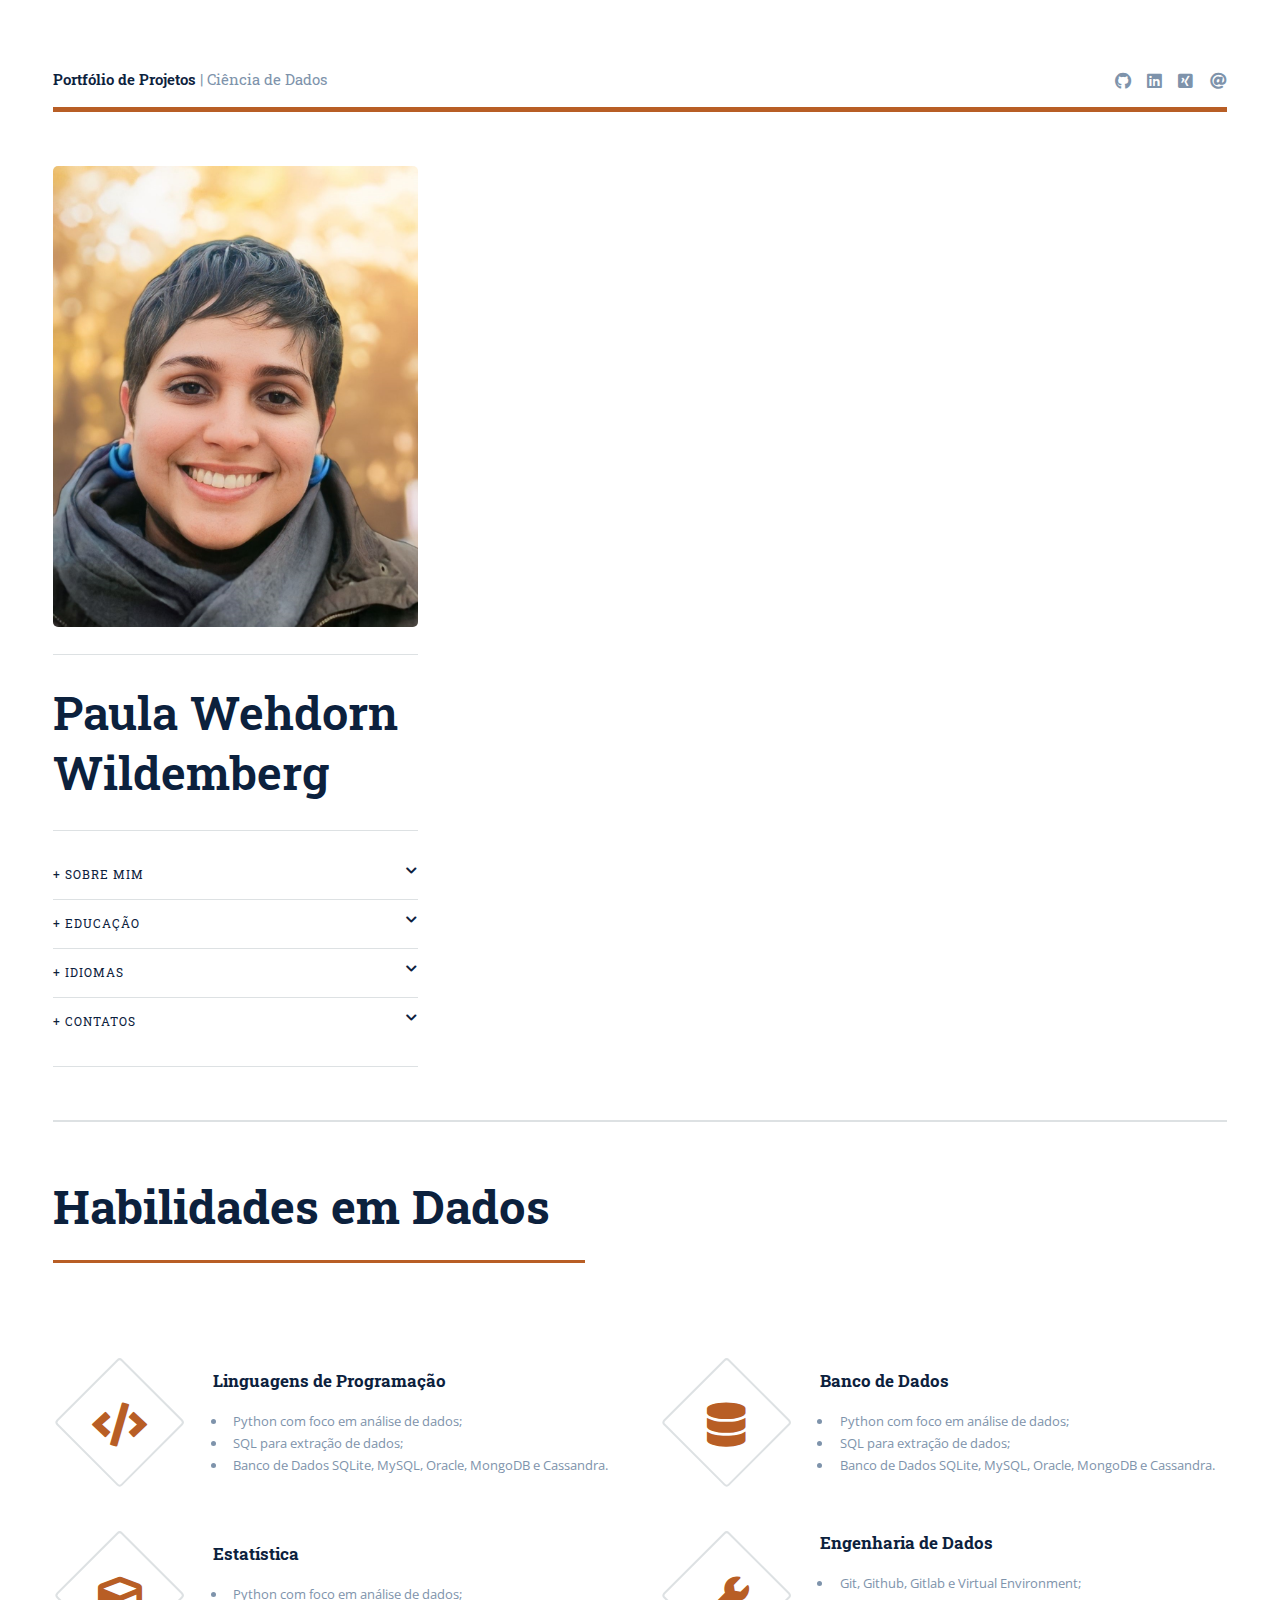
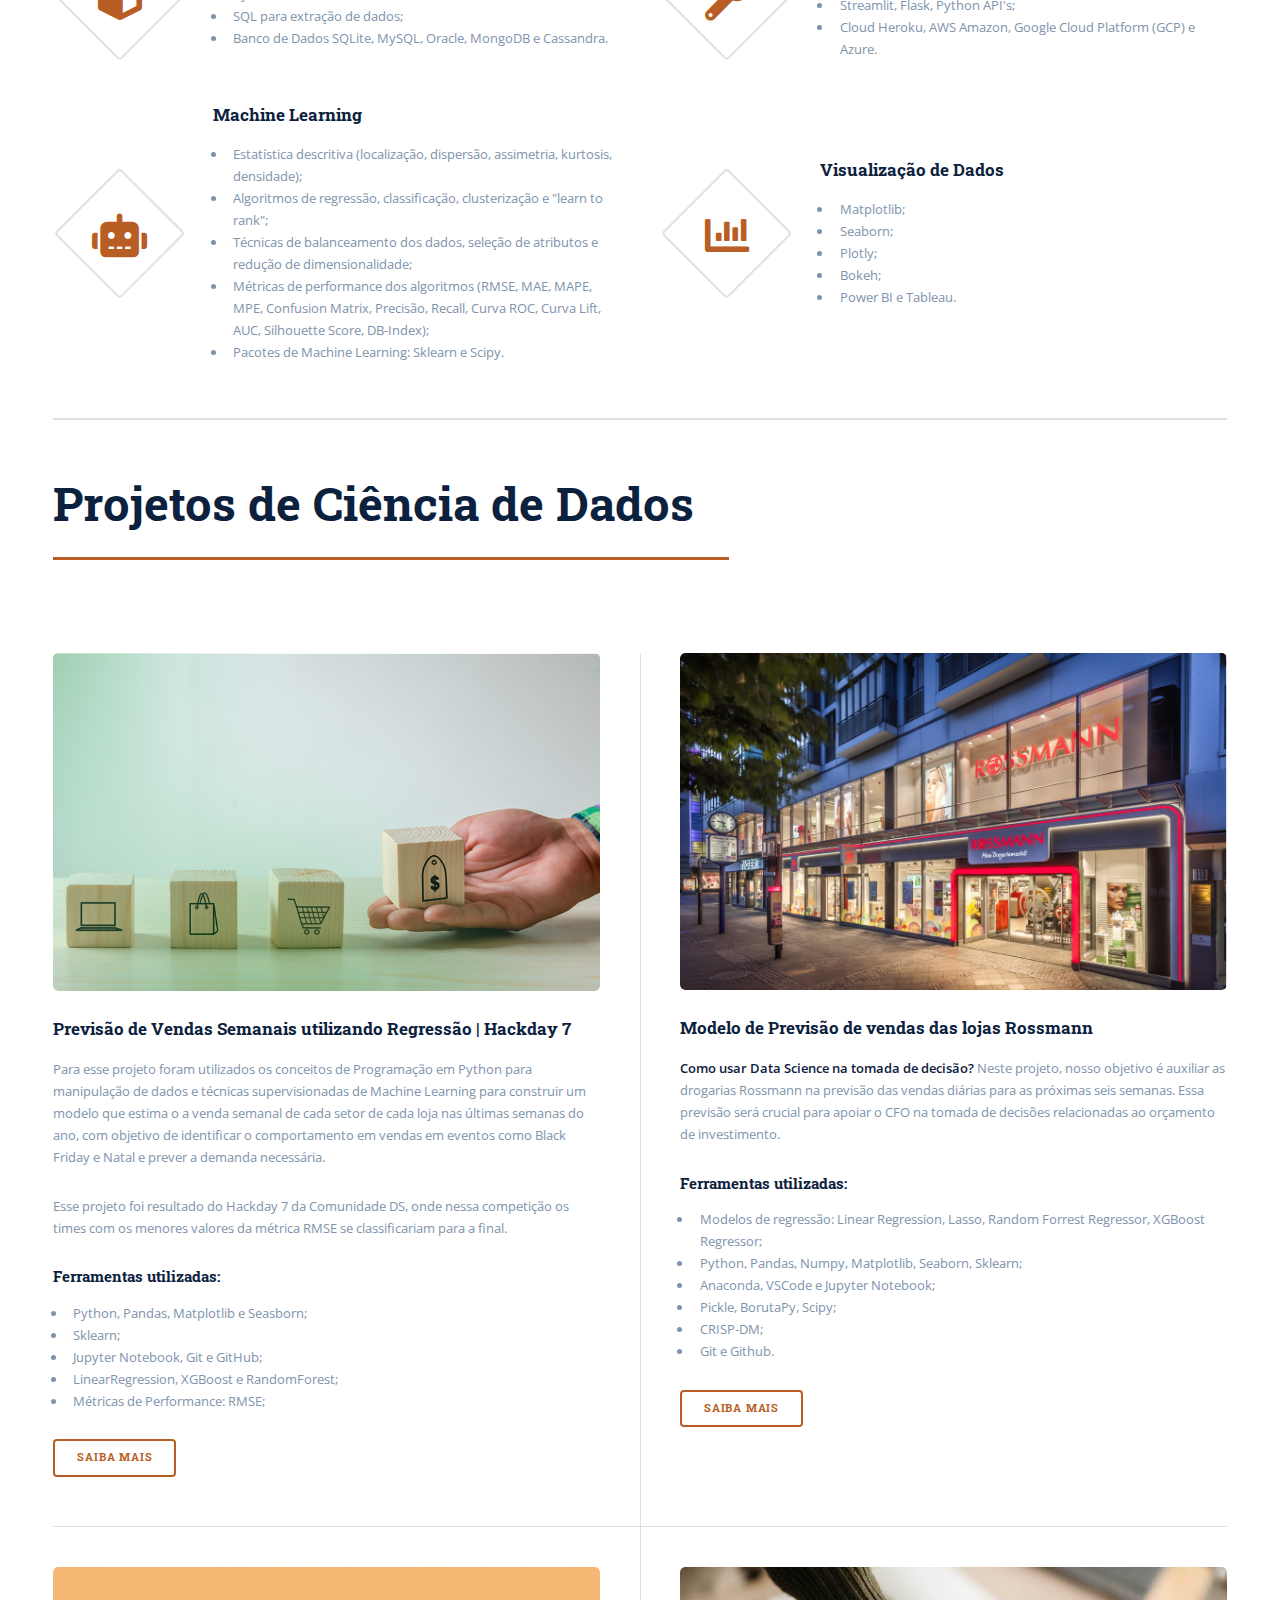
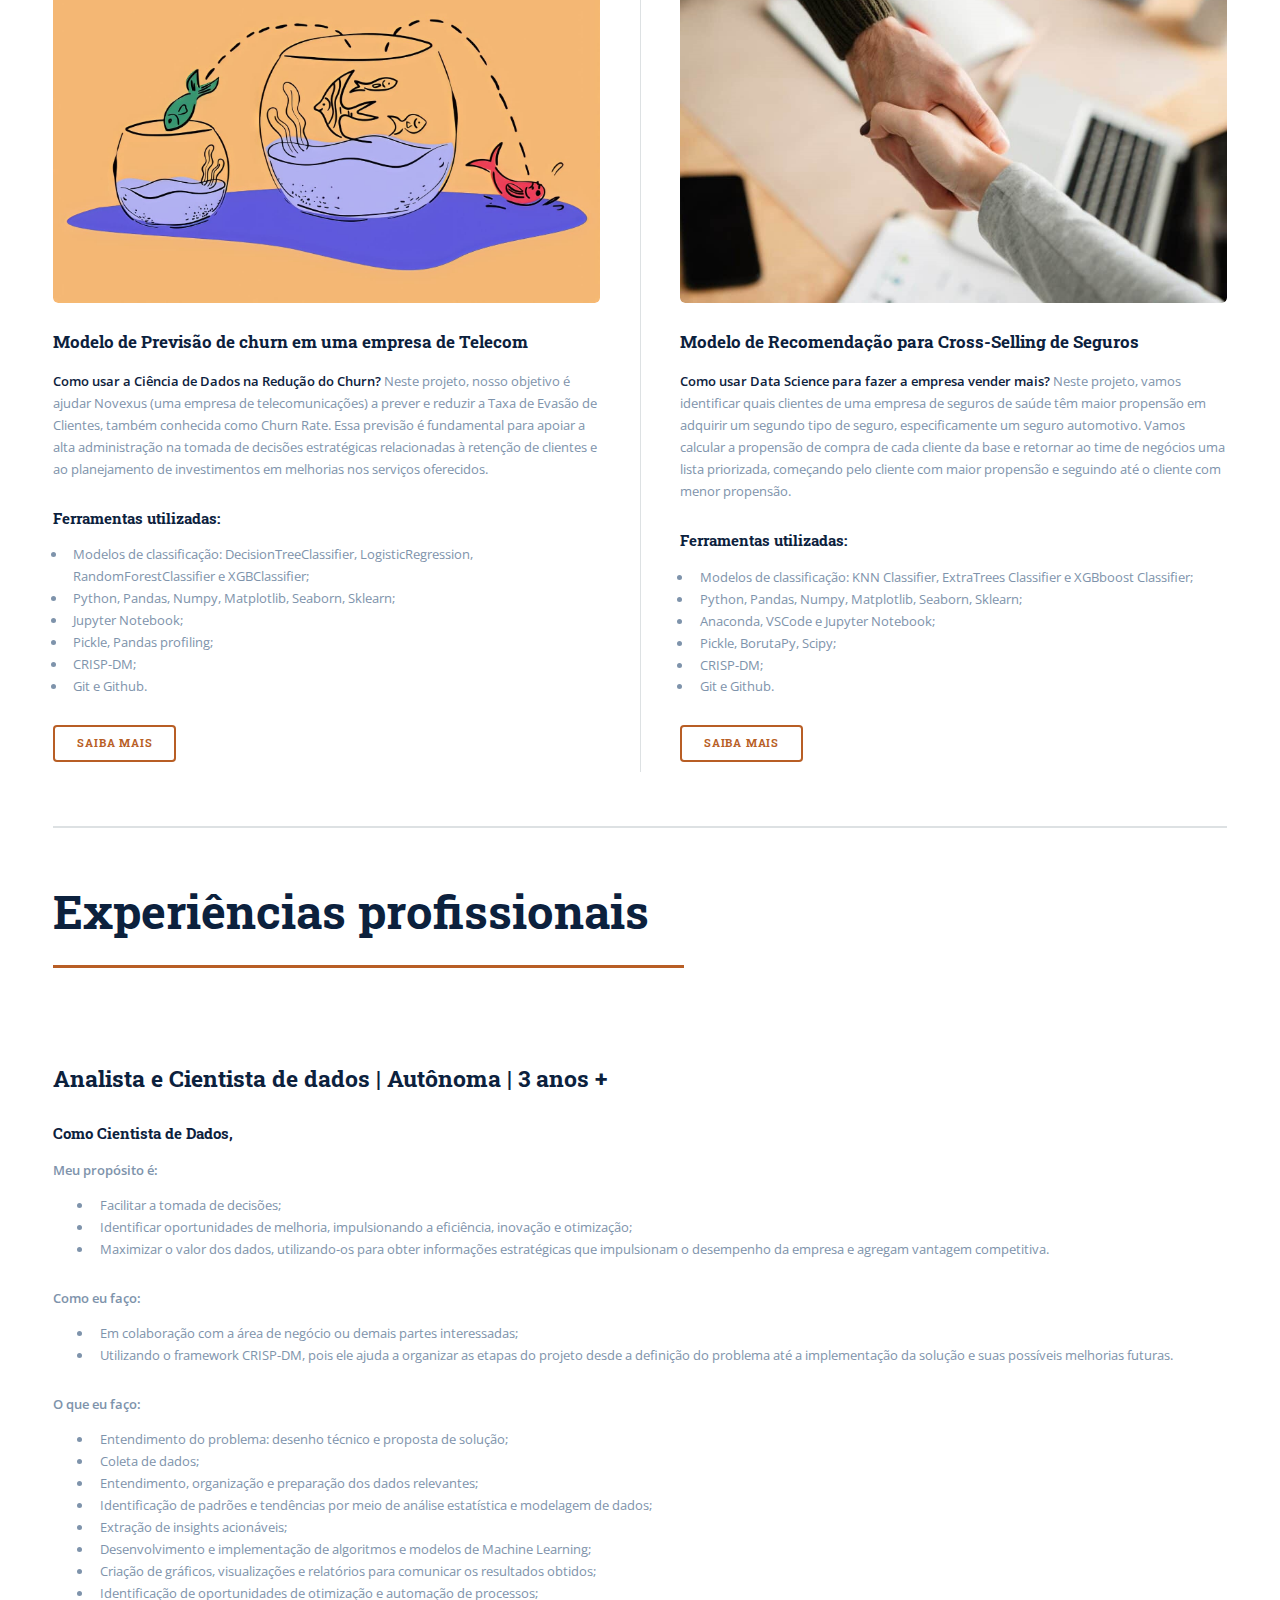
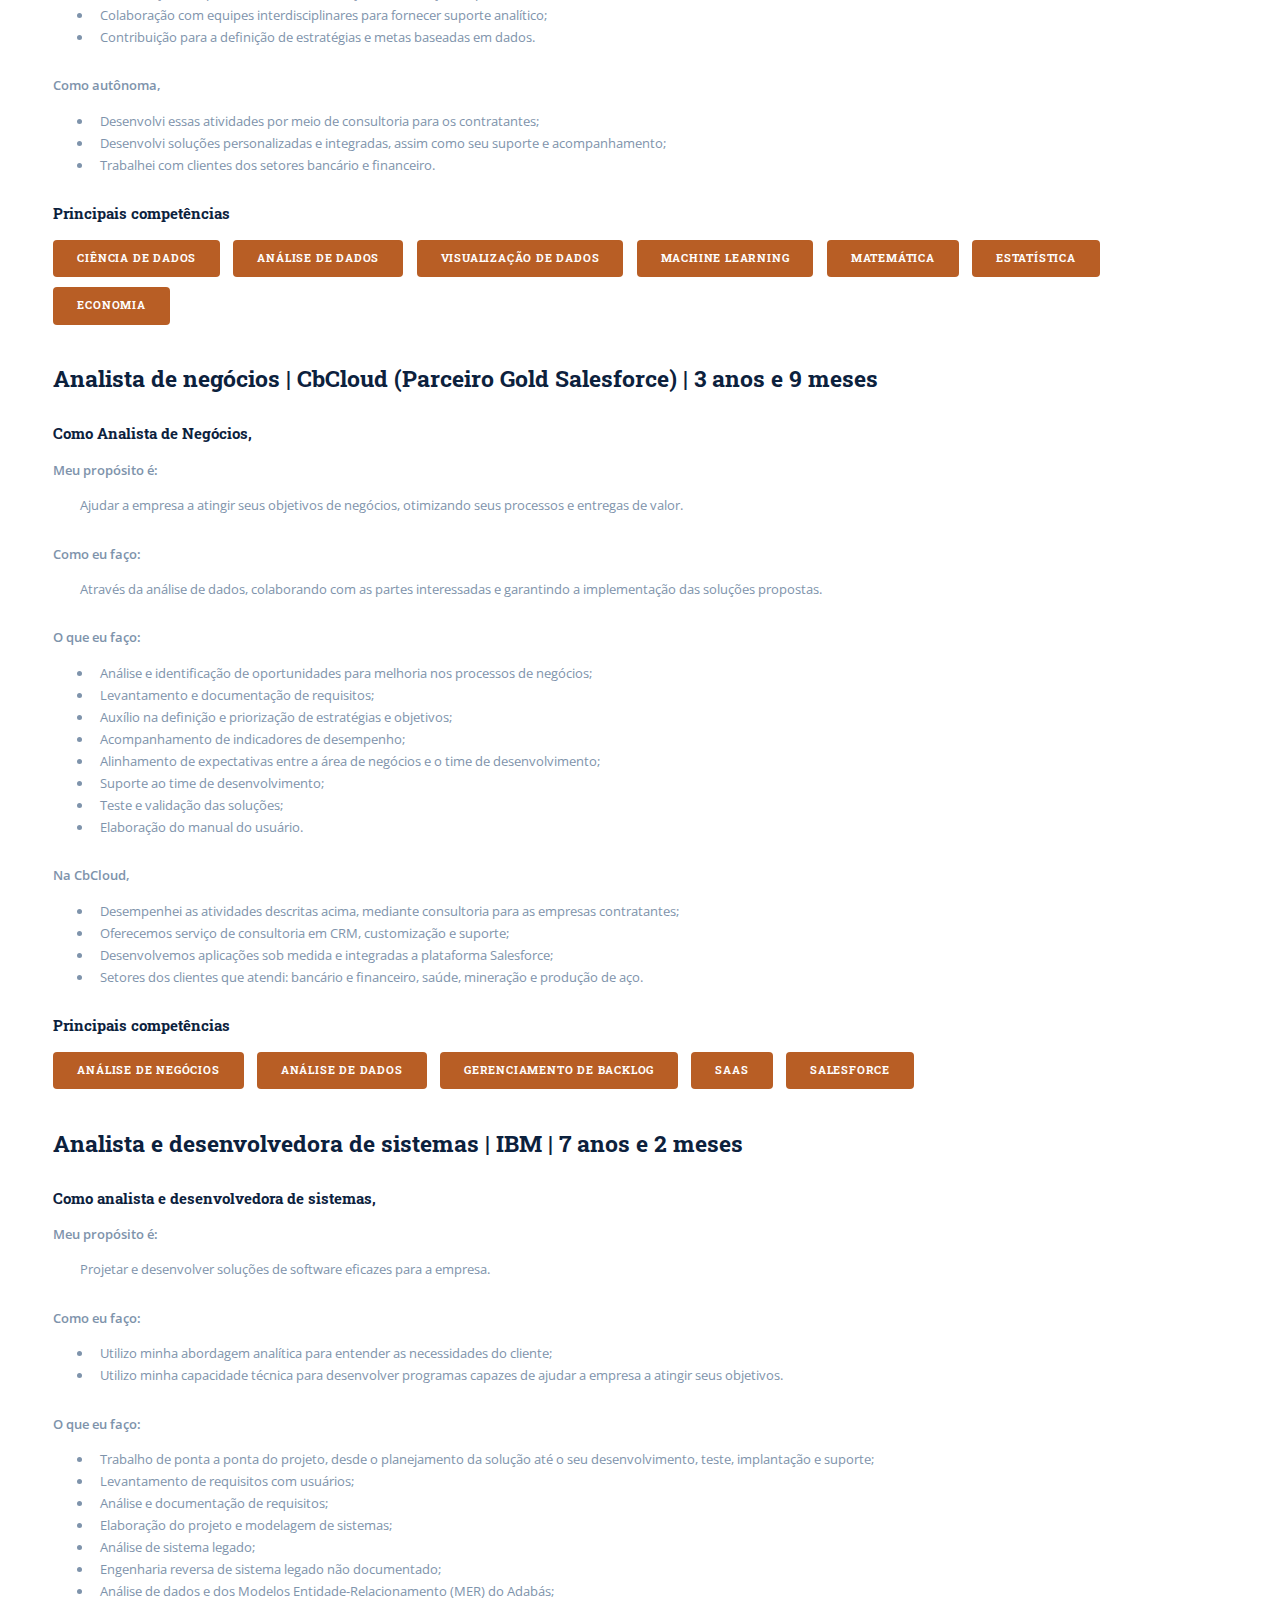
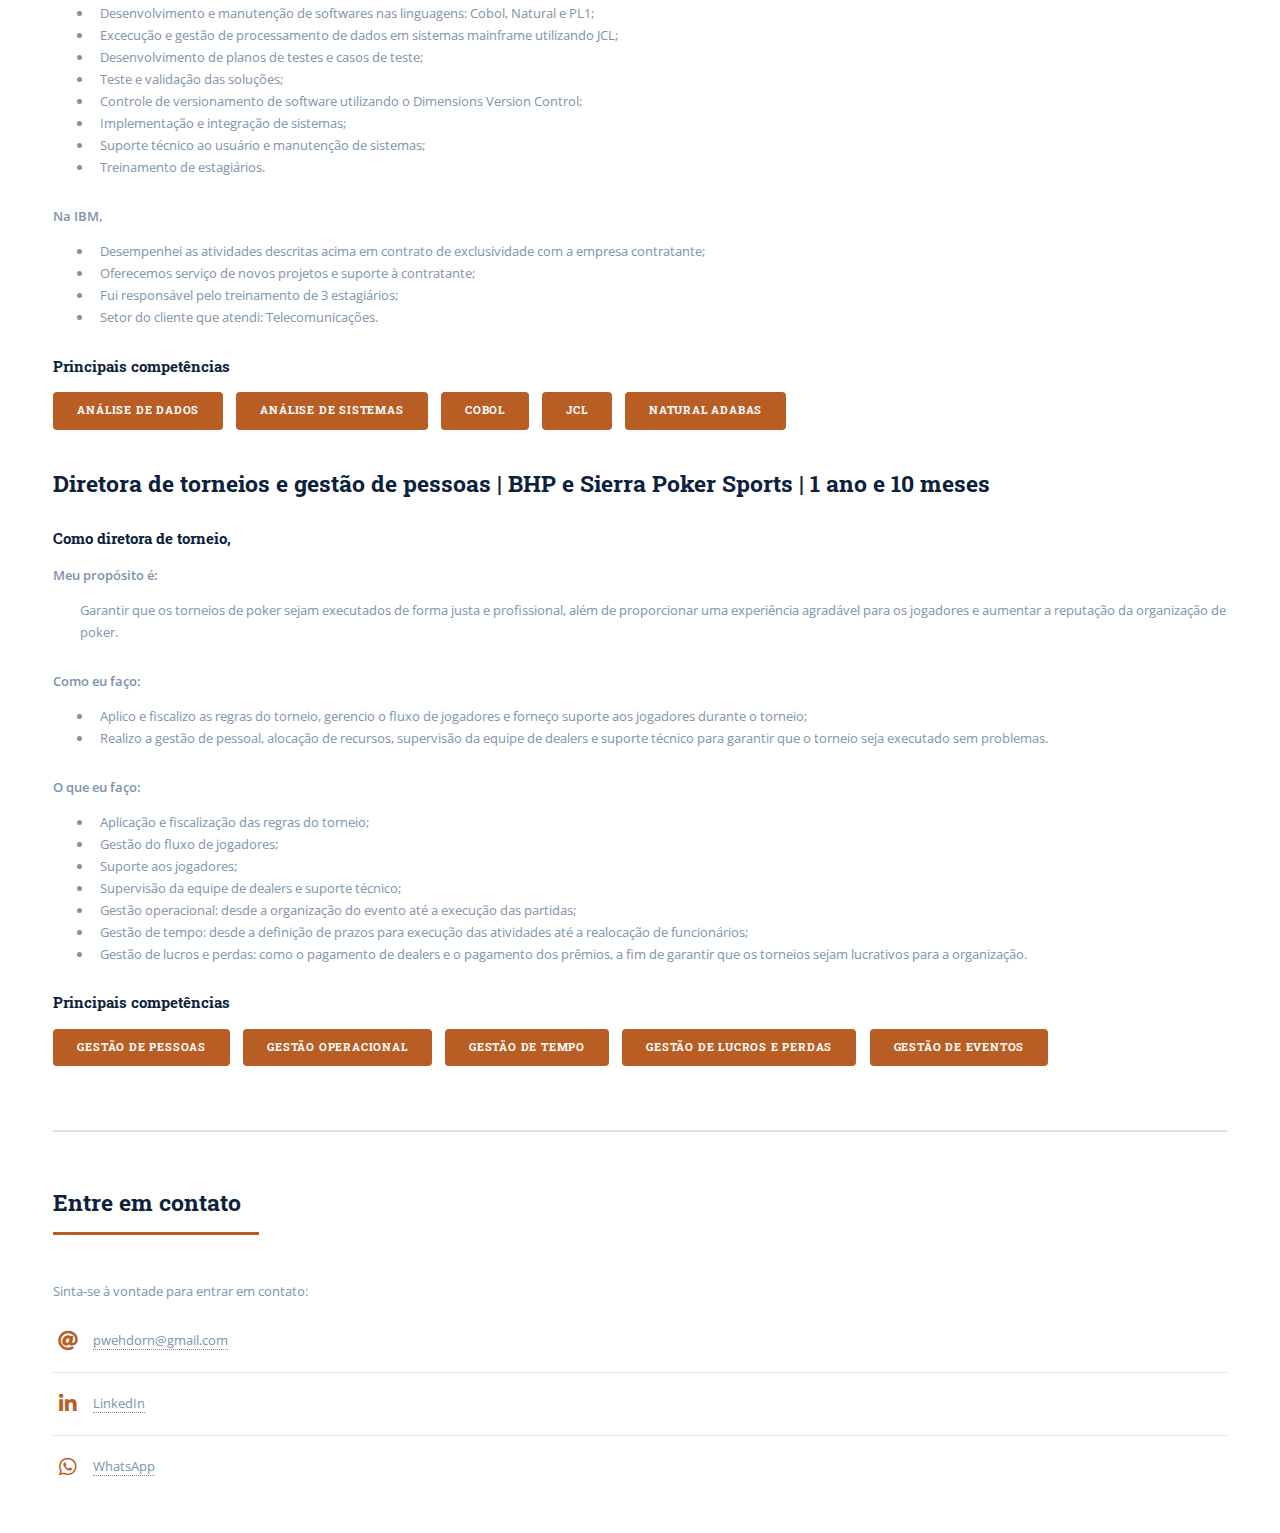
==== index.html @ 95cb3364 "feat: Nova divisão de habilidades" ====
<!DOCTYPE html>
<!--
	Editorial by HTML5 UP
	html5up.net | @ajlkn
	Free for personal and commercial use under the CCA 3.0 license (html5up.net/license)
-->
<html>
  <head>
    <title>Portfólio | Paula Wehdorn</title>
    <meta charset="utf-8" />
    <meta
      name="viewport"
      content="width=device-width, initial-scale=1, user-scalable=no"
    />
    <link rel="stylesheet" href="assets/css/main.css" />
  </head>
  <body class="is-preload">
    <!-- Wrapper -->
    <div id="wrapper">
      <!-- Main -->
      <div id="main">
        <div class="inner">
          <!-- Header -->
          <header id="header">
            <a href="index.html" class="logo">
              <strong>Portfólio de Projetos</strong> | Ciência de Dados</a>
            <ul class="icons">
              <li>
                <a
                  href="https://github.com/paulawehdorn/"
                  target="_blank"
                  class="icon brands fa-github">
                  <span class="label">Github</span>
                </a>
              </li>

              <li>
                <a
                  href="https://www.linkedin.com/in/paulawehdorn/"
                  target="_blank"
                  class="icon brands fa-linkedin">
                  <span class="label">LinkedIn</span>
                </a>
              </li>

              <li>
                <a 
                  href="https://www.xing.com/profile/Paula_WehdornWildemberg/cv" 
                  target="_blank"
                  class="icon brands fa-xing-square">
                  <span class="label">Xing</span>
                </a>
              </li>

              <li>
                <a 
                  href="mailto:pwehdorn@gmail.com"
                  target="_blank"
                  class="icon solid fa-at">
                  <span class="label">pwehdorn@gmail.com</span>
                </a>
              </li>

            </ul>
          </header>

          <!-- Main -->
          <section>
            <div class="row gtr-200">

              <div class="col-4 col-12-medium">
                <span class="image fit">
                  <img src="images/profile_paula02.jpg" alt=""/>
                </span>
                <hr/>
                <h1><b>Paula Wehdorn Wildemberg</b></h1>

                <nav id="menu">
                  <ul>

                    <li>
                      <hr />
                      <span class="opener" style="text-transform: uppercase;">+ Sobre mim</span>
                      <ul>
                        <blockquote>
                          Sou uma <b>cientista de dados</b> com sólida experiência em negócios e programação. Trabalho com desenvolvimento de modelos preditivos e análise de dados, em busca de insights valiosos que facilitam a tomada de decisão. Minha atuação destaca-se na entrega centrada na percepção de valor do cliente. 
                      </blockquote>
                      </ul>
                    </li>

                    <li>
                      <span class="opener" style="text-transform: uppercase;">+ Educação</span>
                      <ul>
                        <blockquote style="text-transform: uppercase;">
                          <b>Centro Universitário de Belo Horizonte (UNI-BH)</b> <br>
                           Bacharelado em Ciência da Computação | 2004 - 2010
                        </blockquote>
                      </ul>
                    </li>

                    <li>
                      <span class="opener" style="text-transform: uppercase;">+ Idiomas</span>
                      <ul>
                        <div class="content">
                          <blockquote>
                            <span class="image fit">
                              <img src="images/idiomas.png" alt=""/>
                            </span>
                          </blockquote>
                      </ul>
                    </li>

                    <li>
                      <span class="opener" style="text-transform: uppercase;">+ Contatos</span>
                      <ul>
                        <br>
                        <ul class="contact">
                          <blockquote>
                          <li class="icon brands fa-linkedin-in">
                            <a href="https://www.linkedin.com/in/paulawehdorn/" target="_blank">
                              LinkedIn
                            </a>
                          </li>
              
                          <li class="icon brands fa-whatsapp">
                            <a href="https://wa.me/5531999152975" target="_blank">
                              WhatsApp
                            </a>
                          </li>
                          </blockquote>
                        </ul>
                      </ul>
                    </li>

                  </ul>
                </nav>
                <hr/>
                
              </div>

              <div class="col-8 col-12-medium">
                <div class="flourish-embed flourish-radar" data-src="visualisation/15480674">
                  <script src="https://public.flourish.studio/resources/embed.js"></script>
                </div>
              </div>

            </div>
          </section>

          <!-- Habilidades em Ciência de Dados -->
          <section>
            <header class="major">
              <h1>Habilidades em Dados</h1>
            </header>
            <div class="features">
              <article>
                <span class="icon solid fa-code"></span>
                <div class="content">
                  <h3>Linguagens de Programação</h3>
                  <ul>
                    <li>Python com foco em análise de dados;</li>
                    <li>SQL para extração de dados;</li>
                    <li>Banco de Dados SQLite, MySQL, Oracle, MongoDB e Cassandra.</li>
                  </ul>
                </div>
              </article>
              
              <article>
                <span class="icon solid fa-database"></span>
                <div class="content">
                  <h3>Banco de Dados</h3>
                  <ul>
                    <li>Python com foco em análise de dados;</li>
                    <li>SQL para extração de dados;</li>
                    <li>Banco de Dados SQLite, MySQL, Oracle, MongoDB e Cassandra.</li>
                  </ul>
                </div>
              </article>
              
              <article>
                <span class="icon solid fa-cube"></span>
                <div class="content">
                  <h3>Estatística</h3>
                  <ul>
                    <li>Python com foco em análise de dados;</li>
                    <li>SQL para extração de dados;</li>
                    <li>Banco de Dados SQLite, MySQL, Oracle, MongoDB e Cassandra.</li>
                  </ul>
                </div>
              </article>
              
              <article>
                <span class="icon solid fa-wrench"></span>
                <div class="content">
                  <h3>Engenharia de Dados</h3>
                  <ul>
                    <li>Git, Github, Gitlab e Virtual Environment;</li>
                    <li>Streamlit, Flask, Python API's;</li>
                    <li>Cloud Heroku, AWS Amazon, Google Cloud Platform (GCP) e Azure.
                    </li>
                  </ul>
                </div>
              </article>
              
              <article>
                <span class="icon solid fa-robot"></span>
                <div class="content">
                  <h3>Machine Learning</h3>
                  <ul>
                    <li>
                      Estatística descritiva (localização, dispersão,
                      assimetria, kurtosis, densidade);
                    </li>
                    <li>
                      Algoritmos de regressão, classificação, clusterização e
                      "learn to rank";
                    </li>
                    <li>
                      Técnicas de balanceamento dos dados, seleção de atributos
                      e redução de dimensionalidade;
                    </li>
                    <li>
                      Métricas de performance dos algoritmos (RMSE, MAE, MAPE, MPE,
                      Confusion Matrix, Precisão, Recall, Curva ROC, Curva Lift,
                      AUC, Silhouette Score, DB-Index);
                    </li>
                    <li>Pacotes de Machine Learning: Sklearn e Scipy.</li>
                  </ul>
                </div>
              </article>
              
              <article>
                <span class="icon solid fa-chart-bar"></span>
                <div class="content">
                  <h3>Visualização de Dados</h3>
                  <ul>
                    <li>Matplotlib;</li>
                    <li>Seaborn;</li>
                    <li>Plotly;</li>
                    <li>Bokeh;</li>
                    <li>Power BI e Tableau.</li>
                  </ul>
                </div>
              </article>

            </div>
          </section>

          <!-- Projetos -->
          <section>
            <header class="major">
              <h1>Projetos de Ciência de Dados</h1>
            </header>
            <div class="posts">

              <article>
                <a class="image">
                  <img src="images/vendas.png" alt=""/>
                </a>
                <h3>
                  Previsão de Vendas Semanais utilizando Regressão | Hackday 7
                </h3>
                <p>
                  Para esse projeto foram utilizados os conceitos de Programação em Python para manipulação de dados e técnicas supervisionadas de Machine Learning para construir um modelo que estima o a venda semanal de cada setor de cada loja nas últimas semanas do ano, com objetivo de identificar o comportamento em vendas em eventos como Black Friday e Natal e prever a demanda necessária.
                </p>
                <p>
                  Esse projeto foi resultado do Hackday 7 da Comunidade DS, onde nessa competição os times com os menores valores da métrica RMSE se classificariam para a final.
                </p>
                
                <h4>Ferramentas utilizadas:</h4>
                <ul>
                  <li>Python, Pandas, Matplotlib e Seasborn;</li>
                  <li>Sklearn;</li>
                  <li>Jupyter Notebook, Git e GitHub;</li>
                  <li>LinearRegression, XGBoost e RandomForest;</li>
                  <li>Métricas de Performance: RMSE;</li>
                </ul>
                
                <ul class="actions">
                  <li>
                    <a href="https://github.com/paulawehdorn/eletro_plaza_store_sales_prediction" target="_blank" class="button">Saiba mais</a>
                  </li>
                </ul>
              </article>

              <article>
                <a class="image">
                  <img src="images/rossmann_cover.jpg" alt=""/>
                </a>
                <h3>
                  Modelo de  Previsão de vendas das lojas Rossmann
                </h3>
                <p>
                  <b>Como usar Data Science na tomada de decisão?</b> Neste projeto, nosso objetivo é auxiliar as drogarias Rossmann na previsão das vendas diárias para as próximas seis semanas. Essa previsão será crucial para apoiar o CFO na tomada de decisões relacionadas ao orçamento de investimento.
                </p>
                
                <h4>Ferramentas utilizadas:</h4>
                <ul>
                  <li>Modelos de regressão: Linear Regression, Lasso, Random Forrest Regressor, XGBoost Regressor;</li>
                  <li>Python, Pandas, Numpy, Matplotlib, Seaborn, Sklearn;</li>
                  <li>Anaconda, VSCode e Jupyter Notebook;</li>
                  <li>Pickle, BorutaPy, Scipy;</li>
                  <li>CRISP-DM;</li>
                  <li>Git e Github.</li>
                </ul>
                
                <ul class="actions">
                  <li>
                    <a href="https://github.com/paulawehdorn/rossmann_store_sales_prediction" target="_blank" class="button">Saiba mais</a>
                  </li>
                </ul>
              </article>

              <article>
                <a class="image">
                  <img src="images/churn_fish.jpg" alt=""/>
                </a>
                <h3>
                  Modelo de Previsão de churn em uma empresa de Telecom
                </h3>
                <p>
                  <b>Como usar a Ciência de Dados na Redução do Churn?</b> Neste projeto, nosso objetivo é ajudar Novexus (uma empresa de telecomunicações) a prever e reduzir a Taxa de Evasão de Clientes, também conhecida como Churn Rate. Essa previsão é fundamental para apoiar a alta administração na tomada de decisões estratégicas relacionadas à retenção de clientes e ao planejamento de investimentos em melhorias nos serviços oferecidos.
                </p>
                
                <h4>Ferramentas utilizadas:</h4>
                <ul>
                  <li>Modelos de classificação: DecisionTreeClassifier, LogisticRegression, RandomForestClassifier e XGBClassifier;</li>
                  <li>Python, Pandas, Numpy, Matplotlib, Seaborn, Sklearn;</li>
                  <li>Jupyter Notebook;</li>
                  <li>Pickle, Pandas profiling;</li>
                  <li>CRISP-DM;</li>
                  <li>Git e Github.</li>
                </ul>
                
                <ul class="actions">
                  <li>
                    <a href="https://github.com/paulawehdorn/novexus_churnrate" target="_blank" 
                    class="button">Saiba mais</a>
                  </li>
                </ul>
              </article>

              <article>
                <a class="image">
                  <img src="images/cross-selling.jpg" alt=""/>
                </a>
                <h3>
                  Modelo de Recomendação para Cross-Selling de Seguros
                </h3>
                <p>
                  <b>Como usar Data Science para fazer a empresa vender mais?</b> Neste projeto, vamos identificar quais clientes de uma empresa de seguros de saúde têm maior propensão em adquirir um segundo tipo de seguro, especificamente um seguro automotivo. Vamos calcular a propensão de compra de cada cliente da base e retornar ao time de negócios uma lista priorizada, começando pelo cliente com maior propensão e seguindo até o cliente com menor propensão.
                </p>
                
                <h4>Ferramentas utilizadas:</h4>
                <ul>
                  <li>Modelos de classificação: KNN Classifier, ExtraTrees Classifier e XGBboost Classifier;</li>
                  <li>Python, Pandas, Numpy, Matplotlib, Seaborn, Sklearn;</li>
                  <li>Anaconda, VSCode e Jupyter Notebook;</li>
                  <li>Pickle, BorutaPy, Scipy;</li>
                  <li>CRISP-DM;</li>
                  <li>Git e Github.</li>
                </ul>
                
                <ul class="actions">
                  <li>
                    <a href="https://github.com/paulawehdorn/health_insurance_cross_sell" target="_blank" class="button">Saiba mais</a>
                  </li>
                </ul>
              </article>

            </div>
          </section>

          <!-- Experiências -->
          <section>
            <header class="major">
              <h1>Experiências profissionais</h1>
            </header>

            <!-- Content -->
            <h2 id="content">Analista e Cientista de dados | Autônoma | 3 anos + </h2>
            <p>
              <h4>Como Cientista de Dados,</h4>
              <dl>
                <dt>Meu propósito é:</dt>
                <dd>
                  <ul>
                    <li>Facilitar a tomada de decisões;</li>
                    <li>Identificar oportunidades de melhoria, impulsionando a eficiência, inovação e otimização;</li>
                    <li>Maximizar o valor dos dados, utilizando-os para obter informações estratégicas que impulsionam o desempenho da empresa e agregam vantagem competitiva.</li>
                  </ul>
                </dd>
                <dt>Como eu faço:</dt>
                <dd>
                  <ul>
                    <li>Em colaboração com a área de negócio ou demais partes interessadas;</li>
                    <li>Utilizando o framework CRISP-DM, pois ele ajuda a organizar as etapas do projeto desde a definição do problema até a implementação da solução e suas possíveis melhorias futuras.</li>
                  </ul>
                </dd>
                <dt>O que eu faço:</dt>
                <dd>
                  <ul>
                    <li>Entendimento do problema: desenho técnico e proposta de solução;</li>
                    <li>Coleta de dados;</li>
                    <li>Entendimento, organização e preparação dos dados relevantes;</li>
                    <li>Identificação de padrões e tendências por meio de análise estatística e modelagem de dados;</li>
                    <li>Extração de insights acionáveis;</li>
                    <li>Desenvolvimento e implementação de algoritmos e modelos de Machine Learning;</li>
                    <li>Criação de gráficos, visualizações e relatórios para comunicar os resultados obtidos;</li>
                    <li>Identificação de oportunidades de otimização e automação de processos;</li>
                    <li>Colaboração com equipes interdisciplinares para fornecer suporte analítico;</li>
                    <li>Contribuição para a definição de estratégias e metas baseadas em dados.</li>
                  </ul>
                </dd>
                <dt>Como autônoma,</dt>
                <dd>
                  <ul>
                    <li>Desenvolvi essas atividades por meio de consultoria para os contratantes;</li>
                    <li>Desenvolvi soluções personalizadas e integradas, assim como seu suporte e acompanhamento;</li>
                    <li>Trabalhei com clientes dos setores bancário e financeiro.</li>
                  </ul>
                </dd>

                <!-- Competências -->
								<h4>Principais competências</h4>
                <ul class="actions">
                  <li><a class="button primary">Ciência de dados</a></li>
                  <li><a class="button primary">Análise de dados</a></li>
                  <li><a class="button primary">Visualização de dados</a></li>
                  <li><a class="button primary">Machine Learning</a></li>
                  <li><a class="button primary">Matemática</a></li>
                  <li><a class="button primary">Estatística</a></li>
                  <li><a class="button primary">Economia</a></li>
                </ul>
              </dl>
            </p>

            <h2 id="content">Analista de negócios | CbCloud (Parceiro Gold Salesforce) | 3 anos e 9 meses</h2>
            <p>
              <h4>Como Analista de Negócios,</h4>
              <dl>
                <dt>Meu propósito é:</dt>
                <dd>
                  <p>
                    Ajudar a empresa a atingir seus objetivos de negócios, otimizando seus processos e entregas de valor.
                  </p>
                </dd>
                <dt>Como eu faço:</dt>
                <dd>
                  <p>
                    Através da análise de dados, colaborando com as partes interessadas e garantindo a implementação das soluções propostas.
                  </p>
                </dd>
                <dt>O que eu faço:</dt>
                <dd>
                  <ul>
                    <li>Análise e identificação de oportunidades para melhoria nos processos de negócios;</li>
                    <li>Levantamento e documentação de requisitos;</li>
                    <li>Auxílio na definição e priorização de estratégias e objetivos;</li>
                    <li>Acompanhamento de indicadores de desempenho;</li>
                    <li>Alinhamento de expectativas entre a área de negócios e o time de desenvolvimento;</li>
                    <li>Suporte ao time de desenvolvimento;</li>
                    <li>Teste e validação das soluções;</li>
                    <li>Elaboração do manual do usuário.</li>
                  </ul>
                </dd>
                <dt>Na CbCloud,</dt>
                <dd>
                  <ul>
                    <li>Desempenhei as atividades descritas acima, mediante consultoria para as empresas contratantes;</li>
                    <li>Oferecemos serviço de consultoria em CRM, customização e suporte;</li>
                    <li>Desenvolvemos aplicações sob medida e integradas a plataforma Salesforce;</li>
                    <li>Setores dos clientes que atendi: bancário e financeiro, saúde, mineração e produção de aço.</li>
                  </ul>
                </dd>

                <!-- Competências -->
								<h4>Principais competências</h4>
                <ul class="actions">
                  <li><a class="button primary">Análise de negócios</a></li>
                  <li><a class="button primary">Análise de dados</a></li>
                  <li><a class="button primary">Gerenciamento de backlog</a></li>
                  <li><a class="button primary">SaaS</a></li>
                  <li><a class="button primary">Salesforce</a></li>
                </ul>
              </dl>
            </p>

            <h2 id="content">Analista e desenvolvedora de sistemas | IBM | 7 anos e 2 meses</h2>
            <p>
              <h4>Como analista e desenvolvedora de sistemas,</h4>
              <dl>
                <dt>Meu propósito é:</dt>
                <dd>
                  <p>
                    Projetar e desenvolver soluções de software eficazes para a empresa.
                  </p>
                </dd>
                <dt>Como eu faço:</dt>
                <dd>
                  <ul>
                    <li>Utilizo minha abordagem analítica para entender as necessidades do cliente;</li>
                    <li>Utilizo minha capacidade técnica para desenvolver programas capazes de ajudar a empresa a atingir seus objetivos.</li>
                  </ul>
                </dd>
                <dt>O que eu faço:</dt>
                <dd>
                  <ul>
                    <li>Trabalho de ponta a ponta do projeto, desde o planejamento da solução até o seu desenvolvimento, teste, implantação e suporte;</li>
                    <li>Levantamento de requisitos com usuários;</li>
                    <li>Análise e documentação de requisitos;</li>
                    <li>Elaboração do projeto e modelagem de sistemas;</li>
                    <li>Análise de sistema legado;</li>
                    <li>Engenharia reversa de sistema legado não documentado;</li>
                    <li>Análise de dados e dos Modelos Entidade-Relacionamento (MER) do Adabás;</li>
                    <li>Desenvolvimento e manutenção de softwares nas linguagens: Cobol, Natural e PL1;</li>
                    <li>Excecução e gestão de processamento de dados em sistemas mainframe utilizando JCL;</li>
                    <li>Desenvolvimento de planos de testes e casos de teste;</li>
                    <li>Teste e validação das soluções;</li>
                    <li>Controle de versionamento de software utilizando o Dimensions Version Control;</li>
                    <li>Implementação e integração de sistemas;</li>
                    <li>Suporte técnico ao usuário e manutenção de sistemas;</li>
                    <li>Treinamento de estagiários.</li>
                  </ul>
                </dd>
                <dt>Na IBM,</dt>
                <dd>
                  <ul>
                    <li>
                      Desempenhei as atividades descritas acima em contrato de exclusividade com a empresa contratante;
                    </li>
                    <li>Oferecemos serviço de novos projetos e suporte à contratante;</li>
                    <li>Fui responsável pelo treinamento de 3 estagiários;</li>
                    <li>Setor do cliente que atendi: Telecomunicações.</li>
                  </ul>
                </dd>

                <!-- Competências -->
								<h4>Principais competências</h4>
                <ul class="actions">
                  <li><a class="button primary">Análise de dados</a></li>
                  <li><a class="button primary">Análise de sistemas</a></li>
                  <li><a class="button primary">Cobol</a></li>
                  <li><a class="button primary">JCL</a></li>
                  <li><a class="button primary">Natural ADABAS</a></li>
              </dl>
            </p>

            <h2 id="content">Diretora de torneios e gestão de pessoas | BHP e Sierra Poker Sports | 1 ano e 10 meses</h2>
            <p>
              <h4>Como diretora de torneio,</h4>
              <dl>
                <dt>Meu propósito é:</dt>
                <dd>
                  <p>
                    Garantir que os torneios de poker sejam executados de forma justa e profissional, além de proporcionar uma experiência agradável para os jogadores e aumentar a reputação da organização de poker.
                  </p>
                </dd>
                <dt>Como eu faço:</dt>
                <dd>
                  <ul>
                    <li>Aplico e fiscalizo as regras do torneio, gerencio o fluxo de jogadores e forneço suporte aos jogadores durante o torneio;</li>
                    <li>Realizo a gestão de pessoal, alocação de recursos, supervisão da equipe de dealers e suporte técnico para garantir que o torneio seja executado sem problemas.</li>
                  </ul>
                </dd>
                <dt>O que eu faço:</dt>
                <dd>
                  <ul>
                    <li>Aplicação e fiscalização das regras do torneio;</li>
                    <li>Gestão do fluxo de jogadores;</li>
                    <li>Suporte aos jogadores;</li>
                    <li>Supervisão da equipe de dealers e suporte técnico;</li>
                    <li>Gestão operacional: desde a organização do evento até a execução das partidas;</li>
                    <li>Gestão de tempo: desde a definição de prazos para execução das atividades até a realocação de funcionários;</li>
                    <li>Gestão de lucros e perdas: como o pagamento de dealers e o pagamento dos prêmios, a fim de garantir que os torneios sejam lucrativos para a organização.</li>
                  </ul>
                </dd>

                <!-- Competências -->
								<h4>Principais competências</h4>
                <ul class="actions">
                  <li><a class="button primary">Gestão de pessoas</a></li>
                  <li><a class="button primary">Gestão operacional</a></li>
                  <li><a class="button primary">Gestão de tempo</a></li>
                  <li><a class="button primary">Gestão de lucros e perdas</a></li>
                  <li><a class="button primary">Gestão de eventos</a></li>
              </dl>
            </p>
          </section>

          <!-- Section -->
          <section>
            <header class="major">
              <h2>Entre em contato</h2>
            </header>
            <p>Sinta-se à vontade para entrar em contato:</p>
            <ul class="contact">
              <li class="icon solid fa-at">
                <a href="mailto:pwehdorn@gmail.com">pwehdorn@gmail.com</a>
              </li>

              <li class="icon brands fa-linkedin-in">
                <a href="https://www.linkedin.com/in/paulawehdorn/" target="_blank">
                  LinkedIn
                </a>
              </li>

              <li class="icon brands fa-whatsapp">
                <a href="https://wa.me/5531999152975" target="_blank">
                  WhatsApp
                </a>
              </li>
            </ul>
          </section>

        </div>
      </div>
    </div>

    <!-- Scripts -->
    <script src="assets/js/jquery.min.js"></script>
    <script src="assets/js/browser.min.js"></script>
    <script src="assets/js/breakpoints.min.js"></script>
    <script src="assets/js/util.js"></script>
    <script src="assets/js/main.js"></script>
  </body>
</html>
---- assets/css/main.css ----
@import url(fontawesome-all.min.css);
@import url("https://fonts.googleapis.com/css?family=Open+Sans:400,600,400italic,600italic|Roboto+Slab:400,700");
/*
	Editorial by HTML5 UP
	html5up.net | @ajlkn
	Free for personal and commercial use under the CCA 3.0 license (html5up.net/license)
*/
html, body, div, span, applet, object,
iframe, h1, h2, h3, h4, h5, h6, p, blockquote,
pre, a, abbr, acronym, address, big, cite,
code, del, dfn, em, img, ins, kbd, q, s, samp,
small, strike, strong, sub, sup, tt, var, b,
u, i, center, dl, dt, dd, ol, ul, li, fieldset,
form, label, legend, table, caption, tbody,
tfoot, thead, tr, th, td, article, aside,
canvas, details, embed, figure, figcaption,
footer, header, hgroup, menu, nav, output, ruby,
section, summary, time, mark, audio, video {
  margin: 0;
  padding: 0;
  border: 0;
  font-size: 100%;
  font: inherit;
  vertical-align: baseline; }

article, aside, details, figcaption, figure,
footer, header, hgroup, menu, nav, section {
  display: block; }

body {
  line-height: 1; }

ol, ul {
  list-style: none; }

blockquote, q {
  quotes: none; }
  blockquote:before, blockquote:after, q:before, q:after {
    content: '';
    content: none; }

table {
  border-collapse: collapse;
  border-spacing: 0; }

body {
  -webkit-text-size-adjust: none; }

mark {
  background-color: transparent;
  color: inherit; }

input::-moz-focus-inner {
  border: 0;
  padding: 0; }

input, select, textarea {
  -moz-appearance: none;
  -webkit-appearance: none;
  -ms-appearance: none;
  appearance: none; }

/* Basic */
@-ms-viewport {
  width: device-width; }

body {
  -ms-overflow-style: scrollbar; }

@media screen and (max-width: 480px) {
  html, body {
    min-width: 320px; } }

html {
  box-sizing: border-box; }

*, *:before, *:after {
  box-sizing: inherit; }

body {
  background: #ffffff; }
  body.is-preload *, body.is-preload *:before, body.is-preload *:after, body.is-resizing *, body.is-resizing *:before, body.is-resizing *:after {
    -moz-animation: none !important;
    -webkit-animation: none !important;
    -ms-animation: none !important;
    animation: none !important;
    -moz-transition: none !important;
    -webkit-transition: none !important;
    -ms-transition: none !important;
    transition: none !important; }

/* Type */
body, input, select, textarea {
  color: #7E93AB;
  font-family: "Open Sans", sans-serif;
  font-size: 13pt;
  font-weight: 400;
  line-height: 1.65; }
  @media screen and (max-width: 1680px) {
    body, input, select, textarea {
      font-size: 11pt; } }
  @media screen and (max-width: 1280px) {
    body, input, select, textarea {
      font-size: 10pt; } }
  @media screen and (max-width: 360px) {
    body, input, select, textarea {
      font-size: 9pt; } }

a {
  -moz-transition: color 0.2s ease-in-out, border-bottom-color 0.2s ease-in-out;
  -webkit-transition: color 0.2s ease-in-out, border-bottom-color 0.2s ease-in-out;
  -ms-transition: color 0.2s ease-in-out, border-bottom-color 0.2s ease-in-out;
  transition: color 0.2s ease-in-out, border-bottom-color 0.2s ease-in-out;
  border-bottom: dotted 1px;
  color: #B85E25;
  text-decoration: none; }
  a:hover {
    border-bottom-color: #B85E25;
    color: #B85E25 !important; }
    a:hover strong {
      color: inherit; }

strong, b {
  color: #0C213D;
  font-weight: 600; }

em, i {
  font-style: italic; }

p {
  margin: 0 0 2em 0; }

h1, h2, h3, h4, h5, h6 {
  color: #0C213D;
  font-family: "Roboto Slab", serif;
  font-weight: 700;
  line-height: 1.5;
  margin: 0 0 1em 0; }
  h1 a, h2 a, h3 a, h4 a, h5 a, h6 a {
    color: inherit;
    text-decoration: none;
    border-bottom: 0; }

h1 {
  font-size: 4em;
  margin: 0 0 0.5em 0;
  line-height: 1.3; }

h2 {
  font-size: 1.75em; }

h3 {
  font-size: 1.25em; }

h4 {
  font-size: 1.1em; }

h5 {
  font-size: 0.9em; }

h6 {
  font-size: 0.7em; }

@media screen and (max-width: 1680px) {
  h1 {
    font-size: 3.5em; } }

@media screen and (max-width: 980px) {
  h1 {
    font-size: 3.25em; } }

@media screen and (max-width: 736px) {
  h1 {
    font-size: 2em;
    line-height: 1.4; }
  h2 {
    font-size: 1.5em; } }

sub {
  font-size: 0.8em;
  position: relative;
  top: 0.5em; }

sup {
  font-size: 0.8em;
  position: relative;
  top: -0.5em; }

blockquote {
  border-left: solid 3px rgba(210, 215, 217, 0.75);
  font-style: emphasized;
  margin: 0 0 2em 0;
  padding: 0.5em 0 0.5em 2em; }

code {
  background: rgba(230, 235, 237, 0.25);
  border-radius: 0.375em;
  border: solid 1px rgba(210, 215, 217, 0.75);
  font-family: "Courier New", monospace;
  font-size: 0.9em;
  margin: 0 0.25em;
  padding: 0.25em 0.65em; }

pre {
  -webkit-overflow-scrolling: touch;
  font-family: "Courier New", monospace;
  font-size: 0.9em;
  margin: 0 0 2em 0; }
  pre code {
    display: block;
    line-height: 1.75;
    padding: 1em 1.5em;
    overflow-x: auto; }

hr {
  border: 0;
  border-bottom: solid 1px rgba(210, 215, 217, 0.75);
  margin: 2em 0; }
  hr.major {
    margin: 3em 0; }

.align-left {
  text-align: left; }

.align-center {
  text-align: center; }

.align-right {
  text-align: right; }

/* Row */
.row {
  display: flex;
  flex-wrap: wrap;
  box-sizing: border-box;
  align-items: stretch; }
  .row > * {
    box-sizing: border-box; }
  .row.gtr-uniform > * > :last-child {
    margin-bottom: 0; }
  .row.aln-left {
    justify-content: flex-start; }
  .row.aln-center {
    justify-content: center; }
  .row.aln-right {
    justify-content: flex-end; }
  .row.aln-top {
    align-items: flex-start; }
  .row.aln-middle {
    align-items: center; }
  .row.aln-bottom {
    align-items: flex-end; }
  .row > .imp {
    order: -1; }
  .row > .col-1 {
    width: 8.33333%; }
  .row > .off-1 {
    margin-left: 8.33333%; }
  .row > .col-2 {
    width: 16.66667%; }
  .row > .off-2 {
    margin-left: 16.66667%; }
  .row > .col-3 {
    width: 25%; }
  .row > .off-3 {
    margin-left: 25%; }
  .row > .col-4 {
    width: 33.33333%; }
  .row > .off-4 {
    margin-left: 33.33333%; }
  .row > .col-5 {
    width: 41.66667%; }
  .row > .off-5 {
    margin-left: 41.66667%; }
  .row > .col-6 {
    width: 50%; }
  .row > .off-6 {
    margin-left: 50%; }
  .row > .col-7 {
    width: 58.33333%; }
  .row > .off-7 {
    margin-left: 58.33333%; }
  .row > .col-8 {
    width: 66.66667%; }
  .row > .off-8 {
    margin-left: 66.66667%; }
  .row > .col-9 {
    width: 75%; }
  .row > .off-9 {
    margin-left: 75%; }
  .row > .col-10 {
    width: 83.33333%; }
  .row > .off-10 {
    margin-left: 83.33333%; }
  .row > .col-11 {
    width: 91.66667%; }
  .row > .off-11 {
    margin-left: 91.66667%; }
  .row > .col-12 {
    width: 100%; }
  .row > .off-12 {
    margin-left: 100%; }
  .row.gtr-0 {
    margin-top: 0;
    margin-left: 0em; }
    .row.gtr-0 > * {
      padding: 0 0 0 0em; }
    .row.gtr-0.gtr-uniform {
      margin-top: 0em; }
      .row.gtr-0.gtr-uniform > * {
        padding-top: 0em; }
  .row.gtr-25 {
    margin-top: 0;
    margin-left: -0.375em; }
    .row.gtr-25 > * {
      padding: 0 0 0 0.375em; }
    .row.gtr-25.gtr-uniform {
      margin-top: -0.375em; }
      .row.gtr-25.gtr-uniform > * {
        padding-top: 0.375em; }
  .row.gtr-50 {
    margin-top: 0;
    margin-left: -0.75em; }
    .row.gtr-50 > * {
      padding: 0 0 0 0.75em; }
    .row.gtr-50.gtr-uniform {
      margin-top: -0.75em; }
      .row.gtr-50.gtr-uniform > * {
        padding-top: 0.75em; }
  .row {
    margin-top: 0;
    margin-left: -1.5em; }
    .row > * {
      padding: 0 0 0 1.5em; }
    .row.gtr-uniform {
      margin-top: -1.5em; }
      .row.gtr-uniform > * {
        padding-top: 1.5em; }
  .row.gtr-150 {
    margin-top: 0;
    margin-left: -2.25em; }
    .row.gtr-150 > * {
      padding: 0 0 0 2.25em; }
    .row.gtr-150.gtr-uniform {
      margin-top: -2.25em; }
      .row.gtr-150.gtr-uniform > * {
        padding-top: 2.25em; }
  .row.gtr-200 {
    margin-top: 0;
    margin-left: -3em; }
    .row.gtr-200 > * {
      padding: 0 0 0 3em; }
    .row.gtr-200.gtr-uniform {
      margin-top: -3em; }
      .row.gtr-200.gtr-uniform > * {
        padding-top: 3em; }
  @media screen and (max-width: 1680px) {
    .row {
      display: flex;
      flex-wrap: wrap;
      box-sizing: border-box;
      align-items: stretch; }
      .row > * {
        box-sizing: border-box; }
      .row.gtr-uniform > * > :last-child {
        margin-bottom: 0; }
      .row.aln-left {
        justify-content: flex-start; }
      .row.aln-center {
        justify-content: center; }
      .row.aln-right {
        justify-content: flex-end; }
      .row.aln-top {
        align-items: flex-start; }
      .row.aln-middle {
        align-items: center; }
      .row.aln-bottom {
        align-items: flex-end; }
      .row > .imp-xlarge {
        order: -1; }
      .row > .col-1-xlarge {
        width: 8.33333%; }
      .row > .off-1-xlarge {
        margin-left: 8.33333%; }
      .row > .col-2-xlarge {
        width: 16.66667%; }
      .row > .off-2-xlarge {
        margin-left: 16.66667%; }
      .row > .col-3-xlarge {
        width: 25%; }
      .row > .off-3-xlarge {
        margin-left: 25%; }
      .row > .col-4-xlarge {
        width: 33.33333%; }
      .row > .off-4-xlarge {
        margin-left: 33.33333%; }
      .row > .col-5-xlarge {
        width: 41.66667%; }
      .row > .off-5-xlarge {
        margin-left: 41.66667%; }
      .row > .col-6-xlarge {
        width: 50%; }
      .row > .off-6-xlarge {
        margin-left: 50%; }
      .row > .col-7-xlarge {
        width: 58.33333%; }
      .row > .off-7-xlarge {
        margin-left: 58.33333%; }
      .row > .col-8-xlarge {
        width: 66.66667%; }
      .row > .off-8-xlarge {
        margin-left: 66.66667%; }
      .row > .col-9-xlarge {
        width: 75%; }
      .row > .off-9-xlarge {
        margin-left: 75%; }
      .row > .col-10-xlarge {
        width: 83.33333%; }
      .row > .off-10-xlarge {
        margin-left: 83.33333%; }
      .row > .col-11-xlarge {
        width: 91.66667%; }
      .row > .off-11-xlarge {
        margin-left: 91.66667%; }
      .row > .col-12-xlarge {
        width: 100%; }
      .row > .off-12-xlarge {
        margin-left: 100%; }
      .row.gtr-0 {
        margin-top: 0;
        margin-left: 0em; }
        .row.gtr-0 > * {
          padding: 0 0 0 0em; }
        .row.gtr-0.gtr-uniform {
          margin-top: 0em; }
          .row.gtr-0.gtr-uniform > * {
            padding-top: 0em; }
      .row.gtr-25 {
        margin-top: 0;
        margin-left: -0.375em; }
        .row.gtr-25 > * {
          padding: 0 0 0 0.375em; }
        .row.gtr-25.gtr-uniform {
          margin-top: -0.375em; }
          .row.gtr-25.gtr-uniform > * {
            padding-top: 0.375em; }
      .row.gtr-50 {
        margin-top: 0;
        margin-left: -0.75em; }
        .row.gtr-50 > * {
          padding: 0 0 0 0.75em; }
        .row.gtr-50.gtr-uniform {
          margin-top: -0.75em; }
          .row.gtr-50.gtr-uniform > * {
            padding-top: 0.75em; }
      .row {
        margin-top: 0;
        margin-left: -1.5em; }
        .row > * {
          padding: 0 0 0 1.5em; }
        .row.gtr-uniform {
          margin-top: -1.5em; }
          .row.gtr-uniform > * {
            padding-top: 1.5em; }
      .row.gtr-150 {
        margin-top: 0;
        margin-left: -2.25em; }
        .row.gtr-150 > * {
          padding: 0 0 0 2.25em; }
        .row.gtr-150.gtr-uniform {
          margin-top: -2.25em; }
          .row.gtr-150.gtr-uniform > * {
            padding-top: 2.25em; }
      .row.gtr-200 {
        margin-top: 0;
        margin-left: -3em; }
        .row.gtr-200 > * {
          padding: 0 0 0 3em; }
        .row.gtr-200.gtr-uniform {
          margin-top: -3em; }
          .row.gtr-200.gtr-uniform > * {
            padding-top: 3em; } }
  @media screen and (max-width: 1280px) {
    .row {
      display: flex;
      flex-wrap: wrap;
      box-sizing: border-box;
      align-items: stretch; }
      .row > * {
        box-sizing: border-box; }
      .row.gtr-uniform > * > :last-child {
        margin-bottom: 0; }
      .row.aln-left {
        justify-content: flex-start; }
      .row.aln-center {
        justify-content: center; }
      .row.aln-right {
        justify-content: flex-end; }
      .row.aln-top {
        align-items: flex-start; }
      .row.aln-middle {
        align-items: center; }
      .row.aln-bottom {
        align-items: flex-end; }
      .row > .imp-large {
        order: -1; }
      .row > .col-1-large {
        width: 8.33333%; }
      .row > .off-1-large {
        margin-left: 8.33333%; }
      .row > .col-2-large {
        width: 16.66667%; }
      .row > .off-2-large {
        margin-left: 16.66667%; }
      .row > .col-3-large {
        width: 25%; }
      .row > .off-3-large {
        margin-left: 25%; }
      .row > .col-4-large {
        width: 33.33333%; }
      .row > .off-4-large {
        margin-left: 33.33333%; }
      .row > .col-5-large {
        width: 41.66667%; }
      .row > .off-5-large {
        margin-left: 41.66667%; }
      .row > .col-6-large {
        width: 50%; }
      .row > .off-6-large {
        margin-left: 50%; }
      .row > .col-7-large {
        width: 58.33333%; }
      .row > .off-7-large {
        margin-left: 58.33333%; }
      .row > .col-8-large {
        width: 66.66667%; }
      .row > .off-8-large {
        margin-left: 66.66667%; }
      .row > .col-9-large {
        width: 75%; }
      .row > .off-9-large {
        margin-left: 75%; }
      .row > .col-10-large {
        width: 83.33333%; }
      .row > .off-10-large {
        margin-left: 83.33333%; }
      .row > .col-11-large {
        width: 91.66667%; }
      .row > .off-11-large {
        margin-left: 91.66667%; }
      .row > .col-12-large {
        width: 100%; }
      .row > .off-12-large {
        margin-left: 100%; }
      .row.gtr-0 {
        margin-top: 0;
        margin-left: 0em; }
        .row.gtr-0 > * {
          padding: 0 0 0 0em; }
        .row.gtr-0.gtr-uniform {
          margin-top: 0em; }
          .row.gtr-0.gtr-uniform > * {
            padding-top: 0em; }
      .row.gtr-25 {
        margin-top: 0;
        margin-left: -0.375em; }
        .row.gtr-25 > * {
          padding: 0 0 0 0.375em; }
        .row.gtr-25.gtr-uniform {
          margin-top: -0.375em; }
          .row.gtr-25.gtr-uniform > * {
            padding-top: 0.375em; }
      .row.gtr-50 {
        margin-top: 0;
        margin-left: -0.75em; }
        .row.gtr-50 > * {
          padding: 0 0 0 0.75em; }
        .row.gtr-50.gtr-uniform {
          margin-top: -0.75em; }
          .row.gtr-50.gtr-uniform > * {
            padding-top: 0.75em; }
      .row {
        margin-top: 0;
        margin-left: -1.5em; }
        .row > * {
          padding: 0 0 0 1.5em; }
        .row.gtr-uniform {
          margin-top: -1.5em; }
          .row.gtr-uniform > * {
            padding-top: 1.5em; }
      .row.gtr-150 {
        margin-top: 0;
        margin-left: -2.25em; }
        .row.gtr-150 > * {
          padding: 0 0 0 2.25em; }
        .row.gtr-150.gtr-uniform {
          margin-top: -2.25em; }
          .row.gtr-150.gtr-uniform > * {
            padding-top: 2.25em; }
      .row.gtr-200 {
        margin-top: 0;
        margin-left: -3em; }
        .row.gtr-200 > * {
          padding: 0 0 0 3em; }
        .row.gtr-200.gtr-uniform {
          margin-top: -3em; }
          .row.gtr-200.gtr-uniform > * {
            padding-top: 3em; } }
  @media screen and (max-width: 980px) {
    .row {
      display: flex;
      flex-wrap: wrap;
      box-sizing: border-box;
      align-items: stretch; }
      .row > * {
        box-sizing: border-box; }
      .row.gtr-uniform > * > :last-child {
        margin-bottom: 0; }
      .row.aln-left {
        justify-content: flex-start; }
      .row.aln-center {
        justify-content: center; }
      .row.aln-right {
        justify-content: flex-end; }
      .row.aln-top {
        align-items: flex-start; }
      .row.aln-middle {
        align-items: center; }
      .row.aln-bottom {
        align-items: flex-end; }
      .row > .imp-medium {
        order: -1; }
      .row > .col-1-medium {
        width: 8.33333%; }
      .row > .off-1-medium {
        margin-left: 8.33333%; }
      .row > .col-2-medium {
        width: 16.66667%; }
      .row > .off-2-medium {
        margin-left: 16.66667%; }
      .row > .col-3-medium {
        width: 25%; }
      .row > .off-3-medium {
        margin-left: 25%; }
      .row > .col-4-medium {
        width: 33.33333%; }
      .row > .off-4-medium {
        margin-left: 33.33333%; }
      .row > .col-5-medium {
        width: 41.66667%; }
      .row > .off-5-medium {
        margin-left: 41.66667%; }
      .row > .col-6-medium {
        width: 50%; }
      .row > .off-6-medium {
        margin-left: 50%; }
      .row > .col-7-medium {
        width: 58.33333%; }
      .row > .off-7-medium {
        margin-left: 58.33333%; }
      .row > .col-8-medium {
        width: 66.66667%; }
      .row > .off-8-medium {
        margin-left: 66.66667%; }
      .row > .col-9-medium {
        width: 75%; }
      .row > .off-9-medium {
        margin-left: 75%; }
      .row > .col-10-medium {
        width: 83.33333%; }
      .row > .off-10-medium {
        margin-left: 83.33333%; }
      .row > .col-11-medium {
        width: 91.66667%; }
      .row > .off-11-medium {
        margin-left: 91.66667%; }
      .row > .col-12-medium {
        width: 100%; }
      .row > .off-12-medium {
        margin-left: 100%; }
      .row.gtr-0 {
        margin-top: 0;
        margin-left: 0em; }
        .row.gtr-0 > * {
          padding: 0 0 0 0em; }
        .row.gtr-0.gtr-uniform {
          margin-top: 0em; }
          .row.gtr-0.gtr-uniform > * {
            padding-top: 0em; }
      .row.gtr-25 {
        margin-top: 0;
        margin-left: -0.375em; }
        .row.gtr-25 > * {
          padding: 0 0 0 0.375em; }
        .row.gtr-25.gtr-uniform {
          margin-top: -0.375em; }
          .row.gtr-25.gtr-uniform > * {
            padding-top: 0.375em; }
      .row.gtr-50 {
        margin-top: 0;
        margin-left: -0.75em; }
        .row.gtr-50 > * {
          padding: 0 0 0 0.75em; }
        .row.gtr-50.gtr-uniform {
          margin-top: -0.75em; }
          .row.gtr-50.gtr-uniform > * {
            padding-top: 0.75em; }
      .row {
        margin-top: 0;
        margin-left: -1.5em; }
        .row > * {
          padding: 0 0 0 1.5em; }
        .row.gtr-uniform {
          margin-top: -1.5em; }
          .row.gtr-uniform > * {
            padding-top: 1.5em; }
      .row.gtr-150 {
        margin-top: 0;
        margin-left: -2.25em; }
        .row.gtr-150 > * {
          padding: 0 0 0 2.25em; }
        .row.gtr-150.gtr-uniform {
          margin-top: -2.25em; }
          .row.gtr-150.gtr-uniform > * {
            padding-top: 2.25em; }
      .row.gtr-200 {
        margin-top: 0;
        margin-left: -3em; }
        .row.gtr-200 > * {
          padding: 0 0 0 3em; }
        .row.gtr-200.gtr-uniform {
          margin-top: -3em; }
          .row.gtr-200.gtr-uniform > * {
            padding-top: 3em; } }
  @media screen and (max-width: 736px) {
    .row {
      display: flex;
      flex-wrap: wrap;
      box-sizing: border-box;
      align-items: stretch; }
      .row > * {
        box-sizing: border-box; }
      .row.gtr-uniform > * > :last-child {
        margin-bottom: 0; }
      .row.aln-left {
        justify-content: flex-start; }
      .row.aln-center {
        justify-content: center; }
      .row.aln-right {
        justify-content: flex-end; }
      .row.aln-top {
        align-items: flex-start; }
      .row.aln-middle {
        align-items: center; }
      .row.aln-bottom {
        align-items: flex-end; }
      .row > .imp-small {
        order: -1; }
      .row > .col-1-small {
        width: 8.33333%; }
      .row > .off-1-small {
        margin-left: 8.33333%; }
      .row > .col-2-small {
        width: 16.66667%; }
      .row > .off-2-small {
        margin-left: 16.66667%; }
      .row > .col-3-small {
        width: 25%; }
      .row > .off-3-small {
        margin-left: 25%; }
      .row > .col-4-small {
        width: 33.33333%; }
      .row > .off-4-small {
        margin-left: 33.33333%; }
      .row > .col-5-small {
        width: 41.66667%; }
      .row > .off-5-small {
        margin-left: 41.66667%; }
      .row > .col-6-small {
        width: 50%; }
      .row > .off-6-small {
        margin-left: 50%; }
      .row > .col-7-small {
        width: 58.33333%; }
      .row > .off-7-small {
        margin-left: 58.33333%; }
      .row > .col-8-small {
        width: 66.66667%; }
      .row > .off-8-small {
        margin-left: 66.66667%; }
      .row > .col-9-small {
        width: 75%; }
      .row > .off-9-small {
        margin-left: 75%; }
      .row > .col-10-small {
        width: 83.33333%; }
      .row > .off-10-small {
        margin-left: 83.33333%; }
      .row > .col-11-small {
        width: 91.66667%; }
      .row > .off-11-small {
        margin-left: 91.66667%; }
      .row > .col-12-small {
        width: 100%; }
      .row > .off-12-small {
        margin-left: 100%; }
      .row.gtr-0 {
        margin-top: 0;
        margin-left: 0em; }
        .row.gtr-0 > * {
          padding: 0 0 0 0em; }
        .row.gtr-0.gtr-uniform {
          margin-top: 0em; }
          .row.gtr-0.gtr-uniform > * {
            padding-top: 0em; }
      .row.gtr-25 {
        margin-top: 0;
        margin-left: -0.375em; }
        .row.gtr-25 > * {
          padding: 0 0 0 0.375em; }
        .row.gtr-25.gtr-uniform {
          margin-top: -0.375em; }
          .row.gtr-25.gtr-uniform > * {
            padding-top: 0.375em; }
      .row.gtr-50 {
        margin-top: 0;
        margin-left: -0.75em; }
        .row.gtr-50 > * {
          padding: 0 0 0 0.75em; }
        .row.gtr-50.gtr-uniform {
          margin-top: -0.75em; }
          .row.gtr-50.gtr-uniform > * {
            padding-top: 0.75em; }
      .row {
        margin-top: 0;
        margin-left: -1.5em; }
        .row > * {
          padding: 0 0 0 1.5em; }
        .row.gtr-uniform {
          margin-top: -1.5em; }
          .row.gtr-uniform > * {
            padding-top: 1.5em; }
      .row.gtr-150 {
        margin-top: 0;
        margin-left: -2.25em; }
        .row.gtr-150 > * {
          padding: 0 0 0 2.25em; }
        .row.gtr-150.gtr-uniform {
          margin-top: -2.25em; }
          .row.gtr-150.gtr-uniform > * {
            padding-top: 2.25em; }
      .row.gtr-200 {
        margin-top: 0;
        margin-left: -3em; }
        .row.gtr-200 > * {
          padding: 0 0 0 3em; }
        .row.gtr-200.gtr-uniform {
          margin-top: -3em; }
          .row.gtr-200.gtr-uniform > * {
            padding-top: 3em; } }
  @media screen and (max-width: 480px) {
    .row {
      display: flex;
      flex-wrap: wrap;
      box-sizing: border-box;
      align-items: stretch; }
      .row > * {
        box-sizing: border-box; }
      .row.gtr-uniform > * > :last-child {
        margin-bottom: 0; }
      .row.aln-left {
        justify-content: flex-start; }
      .row.aln-center {
        justify-content: center; }
      .row.aln-right {
        justify-content: flex-end; }
      .row.aln-top {
        align-items: flex-start; }
      .row.aln-middle {
        align-items: center; }
      .row.aln-bottom {
        align-items: flex-end; }
      .row > .imp-xsmall {
        order: -1; }
      .row > .col-1-xsmall {
        width: 8.33333%; }
      .row > .off-1-xsmall {
        margin-left: 8.33333%; }
      .row > .col-2-xsmall {
        width: 16.66667%; }
      .row > .off-2-xsmall {
        margin-left: 16.66667%; }
      .row > .col-3-xsmall {
        width: 25%; }
      .row > .off-3-xsmall {
        margin-left: 25%; }
      .row > .col-4-xsmall {
        width: 33.33333%; }
      .row > .off-4-xsmall {
        margin-left: 33.33333%; }
      .row > .col-5-xsmall {
        width: 41.66667%; }
      .row > .off-5-xsmall {
        margin-left: 41.66667%; }
      .row > .col-6-xsmall {
        width: 50%; }
      .row > .off-6-xsmall {
        margin-left: 50%; }
      .row > .col-7-xsmall {
        width: 58.33333%; }
      .row > .off-7-xsmall {
        margin-left: 58.33333%; }
      .row > .col-8-xsmall {
        width: 66.66667%; }
      .row > .off-8-xsmall {
        margin-left: 66.66667%; }
      .row > .col-9-xsmall {
        width: 75%; }
      .row > .off-9-xsmall {
        margin-left: 75%; }
      .row > .col-10-xsmall {
        width: 83.33333%; }
      .row > .off-10-xsmall {
        margin-left: 83.33333%; }
      .row > .col-11-xsmall {
        width: 91.66667%; }
      .row > .off-11-xsmall {
        margin-left: 91.66667%; }
      .row > .col-12-xsmall {
        width: 100%; }
      .row > .off-12-xsmall {
        margin-left: 100%; }
      .row.gtr-0 {
        margin-top: 0;
        margin-left: 0em; }
        .row.gtr-0 > * {
          padding: 0 0 0 0em; }
        .row.gtr-0.gtr-uniform {
          margin-top: 0em; }
          .row.gtr-0.gtr-uniform > * {
            padding-top: 0em; }
      .row.gtr-25 {
        margin-top: 0;
        margin-left: -0.375em; }
        .row.gtr-25 > * {
          padding: 0 0 0 0.375em; }
        .row.gtr-25.gtr-uniform {
          margin-top: -0.375em; }
          .row.gtr-25.gtr-uniform > * {
            padding-top: 0.375em; }
      .row.gtr-50 {
        margin-top: 0;
        margin-left: -0.75em; }
        .row.gtr-50 > * {
          padding: 0 0 0 0.75em; }
        .row.gtr-50.gtr-uniform {
          margin-top: -0.75em; }
          .row.gtr-50.gtr-uniform > * {
            padding-top: 0.75em; }
      .row {
        margin-top: 0;
        margin-left: -1.5em; }
        .row > * {
          padding: 0 0 0 1.5em; }
        .row.gtr-uniform {
          margin-top: -1.5em; }
          .row.gtr-uniform > * {
            padding-top: 1.5em; }
      .row.gtr-150 {
        margin-top: 0;
        margin-left: -2.25em; }
        .row.gtr-150 > * {
          padding: 0 0 0 2.25em; }
        .row.gtr-150.gtr-uniform {
          margin-top: -2.25em; }
          .row.gtr-150.gtr-uniform > * {
            padding-top: 2.25em; }
      .row.gtr-200 {
        margin-top: 0;
        margin-left: -3em; }
        .row.gtr-200 > * {
          padding: 0 0 0 3em; }
        .row.gtr-200.gtr-uniform {
          margin-top: -3em; }
          .row.gtr-200.gtr-uniform > * {
            padding-top: 3em; } }

/* Section/Article */
section.special, article.special {
  text-align: center; }

header p {
  font-family: "Roboto Slab", serif;
  font-size: 1em;
  font-weight: 400;
  letter-spacing: 0.075em;
  margin-top: -0.5em;
  text-transform: uppercase; }

header.major > :last-child {
  border-bottom: solid 3px #B85E25;
  display: inline-block;
  margin: 0 0 2em 0;
  padding: 0 0.75em 0.5em 0; }

header.main > :last-child {
  margin: 0 0 1em 0; }

/* Form */
form {
  margin: 0 0 2em 0; }

label {
  color: #0C213D;
  display: block;
  font-size: 0.9em;
  font-weight: 600;
  margin: 0 0 1em 0; }

input[type="text"],
input[type="password"],
input[type="email"],
input[type="tel"],
input[type="search"],
input[type="url"],
select,
textarea {
  -moz-appearance: none;
  -webkit-appearance: none;
  -ms-appearance: none;
  appearance: none;
  background: #ffffff;
  border-radius: 0.375em;
  border: none;
  border: solid 1px rgba(210, 215, 217, 0.75);
  color: inherit;
  display: block;
  outline: 0;
  padding: 0 1em;
  text-decoration: none;
  width: 100%; }
  input[type="text"]:invalid,
  input[type="password"]:invalid,
  input[type="email"]:invalid,
  input[type="tel"]:invalid,
  input[type="search"]:invalid,
  input[type="url"]:invalid,
  select:invalid,
  textarea:invalid {
    box-shadow: none; }
  input[type="text"]:focus,
  input[type="password"]:focus,
  input[type="email"]:focus,
  input[type="tel"]:focus,
  input[type="search"]:focus,
  input[type="url"]:focus,
  select:focus,
  textarea:focus {
    border-color: #B85E25;
    box-shadow: 0 0 0 1px #B85E25; }

select {
  background-image: url("data:image/svg+xml;charset=utf8,%3Csvg xmlns='http://www.w3.org/2000/svg' width='40' height='40' preserveAspectRatio='none' viewBox='0 0 40 40'%3E%3Cpath d='M9.4,12.3l10.4,10.4l10.4-10.4c0.2-0.2,0.5-0.4,0.9-0.4c0.3,0,0.6,0.1,0.9,0.4l3.3,3.3c0.2,0.2,0.4,0.5,0.4,0.9 c0,0.4-0.1,0.6-0.4,0.9L20.7,31.9c-0.2,0.2-0.5,0.4-0.9,0.4c-0.3,0-0.6-0.1-0.9-0.4L4.3,17.3c-0.2-0.2-0.4-0.5-0.4-0.9 c0-0.4,0.1-0.6,0.4-0.9l3.3-3.3c0.2-0.2,0.5-0.4,0.9-0.4S9.1,12.1,9.4,12.3z' fill='rgba(210, 215, 217, 0.75)' /%3E%3C/svg%3E");
  background-size: 1.25em;
  background-repeat: no-repeat;
  background-position: calc(100% - 1em) center;
  height: 2.75em;
  padding-right: 2.75em;
  text-overflow: ellipsis; }
  select option {
    color: #0C213D;
    background: #ffffff; }
  select:focus::-ms-value {
    background-color: transparent; }
  select::-ms-expand {
    display: none; }

input[type="text"],
input[type="password"],
input[type="email"],
input[type="tel"],
input[type="search"],
input[type="url"],
select {
  height: 2.75em; }

textarea {
  padding: 0.75em 1em; }

input[type="checkbox"],
input[type="radio"] {
  -moz-appearance: none;
  -webkit-appearance: none;
  -ms-appearance: none;
  appearance: none;
  display: block;
  float: left;
  margin-right: -2em;
  opacity: 0;
  width: 1em;
  z-index: -1; }
  input[type="checkbox"] + label,
  input[type="radio"] + label {
    text-decoration: none;
    color: #7E93AB;
    cursor: pointer;
    display: inline-block;
    font-size: 1em;
    font-weight: 400;
    padding-left: 2.4em;
    padding-right: 0.75em;
    position: relative; }
    input[type="checkbox"] + label:before,
    input[type="radio"] + label:before {
      -moz-osx-font-smoothing: grayscale;
      -webkit-font-smoothing: antialiased;
      display: inline-block;
      font-style: normal;
      font-variant: normal;
      text-rendering: auto;
      line-height: 1;
      text-transform: none !important;
      font-family: 'Font Awesome 5 Free';
      font-weight: 900; }
    input[type="checkbox"] + label:before,
    input[type="radio"] + label:before {
      background: #ffffff;
      border-radius: 0.375em;
      border: solid 1px rgba(210, 215, 217, 0.75);
      content: '';
      display: inline-block;
      font-size: 0.8em;
      height: 2.0625em;
      left: 0;
      line-height: 2.0625em;
      position: absolute;
      text-align: center;
      top: 0;
      width: 2.0625em; }
  input[type="checkbox"]:checked + label:before,
  input[type="radio"]:checked + label:before {
    background: #0C213D;
    border-color: #0C213D;
    color: #ffffff;
    content: '\f00c'; }
  input[type="checkbox"]:focus + label:before,
  input[type="radio"]:focus + label:before {
    border-color: #B85E25;
    box-shadow: 0 0 0 1px #B85E25; }

input[type="checkbox"] + label:before {
  border-radius: 0.375em; }

input[type="radio"] + label:before {
  border-radius: 100%; }

::-webkit-input-placeholder {
  color: #0C213D !important;
  opacity: 1.0; }

:-moz-placeholder {
  color: #0C213D !important;
  opacity: 1.0; }

::-moz-placeholder {
  color: #0C213D !important;
  opacity: 1.0; }

:-ms-input-placeholder {
  color: #0C213D !important;
  opacity: 1.0; }

/* Box */
.box {
  border-radius: 0.375em;
  border: solid 1px rgba(210, 215, 217, 0.75);
  margin-bottom: 2em;
  padding: 1.5em; }
  .box > :last-child,
  .box > :last-child > :last-child,
  .box > :last-child > :last-child > :last-child {
    margin-bottom: 0; }
  .box.alt {
    border: 0;
    border-radius: 0;
    padding: 0; }

/* Icon */
.icon {
  text-decoration: none;
  border-bottom: none;
  position: relative; }
  .icon:before {
    -moz-osx-font-smoothing: grayscale;
    -webkit-font-smoothing: antialiased;
    display: inline-block;
    font-style: normal;
    font-variant: normal;
    text-rendering: auto;
    line-height: 1;
    text-transform: none !important;
    font-family: 'Font Awesome 5 Free';
    font-weight: 400; }
  .icon > .label {
    display: none; }
  .icon:before {
    line-height: inherit; }
  .icon.solid:before {
    font-weight: 900; }
  .icon.brands:before {
    font-family: 'Font Awesome 5 Brands'; }

/* Image */
.image {
  border-radius: 0.375em;
  border: 0;
  display: inline-block;
  position: relative; }
  .image img {
    border-radius: 0.375em;
    display: block; }
  .image.left, .image.right {
    max-width: 40%; }
    .image.left img, .image.right img {
      width: 100%; }
  .image.left {
    float: left;
    padding: 0 1.5em 1em 0;
    top: 0.25em; }
  .image.right {
    float: right;
    padding: 0 0 1em 1.5em;
    top: 0.25em; }
  .image.fit {
    display: block;
    margin: 0 0 2em 0;
    width: 100%; }
    .image.fit img {
      width: 100%; }
  .image.main {
    display: block;
    margin: 0 0 3em 0;
    width: 100%; }
    .image.main img {
      width: 100%; }

a.image {
  overflow: hidden; }
  a.image img {
    -moz-transition: -moz-transform 0.2s ease;
    -webkit-transition: -webkit-transform 0.2s ease;
    -ms-transition: -ms-transform 0.2s ease;
    transition: transform 0.2s ease; }
  a.image:hover img {
    -moz-transform: scale(1.075);
    -webkit-transform: scale(1.075);
    -ms-transform: scale(1.075);
    transform: scale(1.075); }

/* List */
ol {
  list-style: decimal;
  margin: 0 0 2em 0;
  padding-left: 1.25em; }
  ol li {
    padding-left: 0.25em; }

ul {
  list-style: disc;
  margin: 0 0 2em 0;
  padding-left: 1em; }
  ul li {
    padding-left: 0.5em; }
  ul.alt {
    list-style: none;
    padding-left: 0; }
    ul.alt li {
      border-top: solid 1px rgba(210, 215, 217, 0.75);
      padding: 0.5em 0; }
      ul.alt li:first-child {
        border-top: 0;
        padding-top: 0; }

dl {
  margin: 0 0 2em 0; }
  dl dt {
    display: block;
    font-weight: 600;
    margin: 0 0 1em 0; }
  dl dd {
    margin-left: 2em; }

/* Actions */
ul.actions {
  display: -moz-flex;
  display: -webkit-flex;
  display: -ms-flex;
  display: flex;
  flex-wrap: wrap;
  cursor: default;
  list-style: none;
  margin-left: -1em;
  padding-left: 0; }
  ul.actions li {
    padding: 0 0 0 1em;
    vertical-align: middle; 
    margin-bottom: 10px}
  ul.actions.special {
    -moz-justify-content: center;
    -webkit-justify-content: center;
    -ms-justify-content: center;
    justify-content: center;
    width: 100%;
    margin-left: 0; }
    ul.actions.special li:first-child {
      padding-left: 0; }
  ul.actions.stacked {
    -moz-flex-direction: column;
    -webkit-flex-direction: column;
    -ms-flex-direction: column;
    flex-direction: column;
    margin-left: 0; }
    ul.actions.stacked li {
      padding: 1.3em 0 0 0; }
      ul.actions.stacked li:first-child {
        padding-top: 0; }
  ul.actions.fit {
    width: calc(100% + 1em); }
    ul.actions.fit li {
      -moz-flex-grow: 1;
      -webkit-flex-grow: 1;
      -ms-flex-grow: 1;
      flex-grow: 1;
      -moz-flex-shrink: 1;
      -webkit-flex-shrink: 1;
      -ms-flex-shrink: 1;
      flex-shrink: 1;
      width: 100%; }
      ul.actions.fit li > * {
        width: 100%; }
    ul.actions.fit.stacked {
      width: 100%; }

/* Competencias */
.competencia {
  background-color: #ccc;
  padding: 5px;
  margin: 5px;
  border: none;
  cursor: pointer;
  flex: 1;
}

@media (max-width: 768px) {
  .competencia {
    margin-bottom: 10px;
  }
}

/* Icons */
ul.icons {
  cursor: default;
  list-style: none;
  padding-left: 0; }
  ul.icons li {
    display: inline-block;
    padding: 0 1em 0 0; }
    ul.icons li:last-child {
      padding-right: 0; }
    ul.icons li .icon {
      color: inherit; }
      ul.icons li .icon:before {
        font-size: 1.25em; }

/* Contact */
ul.contact {
  list-style: none;
  padding: 0; }
  ul.contact li {
    text-decoration: none;
    border-top: solid 1px rgba(210, 215, 217, 0.75);
    margin: 1.5em 0 0 0;
    padding: 1.5em 0 0 3em;
    position: relative; }
    ul.contact li:before {
      -moz-osx-font-smoothing: grayscale;
      -webkit-font-smoothing: antialiased;
      display: inline-block;
      font-style: normal;
      font-variant: normal;
      text-rendering: auto;
      line-height: 1;
      text-transform: none !important;
      font-family: 'Font Awesome 5 Free';
      font-weight: 400; }
    ul.contact li:before {
      color: #B85E25;
      display: inline-block;
      font-size: 1.5em;
      height: 1.125em;
      left: 0;
      line-height: 1.125em;
      position: absolute;
      text-align: center;
      top: 1em;
      width: 1.5em; }
    ul.contact li:first-child {
      border-top: 0;
      margin-top: 0;
      padding-top: 0; }
      ul.contact li:first-child:before {
        top: 0; }
    ul.contact li a {
      color: inherit; }

/* Pagination */
ul.pagination {
  cursor: default;
  list-style: none;
  padding-left: 0; }
  ul.pagination li {
    display: inline-block;
    padding-left: 0;
    vertical-align: middle; }
    ul.pagination li > .page {
      -moz-transition: background-color 0.2s ease-in-out, color 0.2s ease-in-out;
      -webkit-transition: background-color 0.2s ease-in-out, color 0.2s ease-in-out;
      -ms-transition: background-color 0.2s ease-in-out, color 0.2s ease-in-out;
      transition: background-color 0.2s ease-in-out, color 0.2s ease-in-out;
      border-bottom: 0;
      border-radius: 0.375em;
      display: inline-block;
      font-size: 0.8em;
      font-weight: 600;
      height: 2em;
      line-height: 2em;
      margin: 0 0.125em;
      min-width: 2em;
      padding: 0 0.5em;
      text-align: center; }
      ul.pagination li > .page.active {
        background-color: #B85E25;
        color: #ffffff !important; }
        ul.pagination li > .page.active:hover {
          background-color: #B85E25; }
        ul.pagination li > .page.active:active {
          background-color: #B85E25; }
    ul.pagination li:first-child {
      padding-right: 0.75em; }
    ul.pagination li:last-child {
      padding-left: 0.75em; }
  @media screen and (max-width: 480px) {
    ul.pagination li:nth-child(n+2):nth-last-child(n+2) {
      display: none; }
    ul.pagination li:first-child {
      padding-right: 0; } }

/* Table */
.table-wrapper {
  -webkit-overflow-scrolling: touch;
  overflow-x: auto; }

table {
  margin: 0 0 2em 0;
  width: 100%; }
  table tbody tr {
    border: solid 1px rgba(210, 215, 217, 0.75);
    border-left: 0;
    border-right: 0; }
    table tbody tr:nth-child(2n + 1) {
      background-color: rgba(230, 235, 237, 0.25); }
  table td {
    padding: 0.75em 0.75em; }
  table th {
    color: #0C213D;
    font-size: 0.9em;
    font-weight: 600;
    padding: 0 0.75em 0.75em 0.75em;
    text-align: left; }
  table thead {
    border-bottom: solid 2px rgba(210, 215, 217, 0.75); }
  table tfoot {
    border-top: solid 2px rgba(210, 215, 217, 0.75); }
  table.alt {
    border-collapse: separate; }
    table.alt tbody tr td {
      border: solid 1px rgba(210, 215, 217, 0.75);
      border-left-width: 0;
      border-top-width: 0; }
      table.alt tbody tr td:first-child {
        border-left-width: 1px; }
    table.alt tbody tr:first-child td {
      border-top-width: 1px; }
    table.alt thead {
      border-bottom: 0; }
    table.alt tfoot {
      border-top: 0; }

/* Button */
input[type="submit"],
input[type="reset"],
input[type="button"],
button,
.button {
  -moz-appearance: none;
  -webkit-appearance: none;
  -ms-appearance: none;
  appearance: none;
  -moz-transition: background-color 0.2s ease-in-out, color 0.2s ease-in-out;
  -webkit-transition: background-color 0.2s ease-in-out, color 0.2s ease-in-out;
  -ms-transition: background-color 0.2s ease-in-out, color 0.2s ease-in-out;
  transition: background-color 0.2s ease-in-out, color 0.2s ease-in-out;
  background-color: transparent;
  border-radius: 0.375em;
  border: 0;
  box-shadow: inset 0 0 0 2px #B85E25;
  color: #B85E25 !important;
  cursor: pointer;
  display: inline-block;
  font-family: "Roboto Slab", serif;
  font-size: 0.8em;
  font-weight: 700;
  height: 3.5em;
  letter-spacing: 0.075em;
  line-height: 3.5em;
  padding: 0 2.25em;
  text-align: center;
  text-decoration: none;
  text-transform: uppercase;
  white-space: nowrap; }
  input[type="submit"]:hover,
  input[type="reset"]:hover,
  input[type="button"]:hover,
  button:hover,
  .button:hover {
    background-color: rgba(245, 106, 106, 0.05); }
  input[type="submit"]:active,
  input[type="reset"]:active,
  input[type="button"]:active,
  button:active,
  .button:active {
    background-color: rgba(245, 106, 106, 0.15); }
  input[type="submit"].icon:before,
  input[type="reset"].icon:before,
  input[type="button"].icon:before,
  button.icon:before,
  .button.icon:before {
    margin-right: 0.5em; }
  input[type="submit"].fit,
  input[type="reset"].fit,
  input[type="button"].fit,
  button.fit,
  .button.fit {
    width: 100%; }
  input[type="submit"].small,
  input[type="reset"].small,
  input[type="button"].small,
  button.small,
  .button.small {
    font-size: 0.6em; }
  input[type="submit"].large,
  input[type="reset"].large,
  input[type="button"].large,
  button.large,
  .button.large {
    font-size: 1em;
    height: 3.65em;
    line-height: 3.65em; }
  input[type="submit"].primary,
  input[type="reset"].primary,
  input[type="button"].primary,
  button.primary,
  .button.primary {
    background-color: #B85E25;
    box-shadow: none;
    color: #ffffff !important; }
    input[type="submit"].primary:hover,
    input[type="reset"].primary:hover,
    input[type="button"].primary:hover,
    button.primary:hover,
    .button.primary:hover {
      background-color: #513A34; }
    input[type="submit"].primary:active,
    input[type="reset"].primary:active,
    input[type="button"].primary:active,
    button.primary:active,
    .button.primary:active {
      background-color: #513A34; }
  input[type="submit"].disabled, input[type="submit"]:disabled,
  input[type="reset"].disabled,
  input[type="reset"]:disabled,
  input[type="button"].disabled,
  input[type="button"]:disabled,
  button.disabled,
  button:disabled,
  .button.disabled,
  .button:disabled {
    pointer-events: none;
    opacity: 0.25; }s

/* Mini Posts */
.mini-posts article {
  border-top: solid 1px rgba(210, 215, 217, 0.75);
  margin-top: 2em;
  padding-top: 2em; }
  .mini-posts article .image {
    display: block;
    margin: 0 0 1.5em 0; }
    .mini-posts article .image img {
      display: block;
      width: 100%; }
  .mini-posts article:first-child {
    border-top: 0;
    margin-top: 0;
    padding-top: 0; }

/* Features */
.features {
  display: -moz-flex;
  display: -webkit-flex;
  display: -ms-flex;
  display: flex;
  -moz-flex-wrap: wrap;
  -webkit-flex-wrap: wrap;
  -ms-flex-wrap: wrap;
  flex-wrap: wrap;
  margin: 0 0 2em -3em;
  width: calc(100% + 3em); }
  .features article {
    -moz-align-items: center;
    -webkit-align-items: center;
    -ms-align-items: center;
    align-items: center;
    display: -moz-flex;
    display: -webkit-flex;
    display: -ms-flex;
    display: flex;
    margin: 0 0 3em 3em;
    position: relative;
    width: calc(50% - 3em); }
    .features article:nth-child(2n - 1) {
      margin-right: 1.5em; }
    .features article:nth-child(2n) {
      margin-left: 1.5em; }
    .features article:nth-last-child(1), .features article:nth-last-child(2) {
      margin-bottom: 0; }
    .features article .icon {
      -moz-flex-grow: 0;
      -webkit-flex-grow: 0;
      -ms-flex-grow: 0;
      flex-grow: 0;
      -moz-flex-shrink: 0;
      -webkit-flex-shrink: 0;
      -ms-flex-shrink: 0;
      flex-shrink: 0;
      display: block;
      height: 10em;
      line-height: 10em;
      margin: 0 2em 0 0;
      text-align: center;
      width: 10em; }
      .features article .icon:before {
        color: #B85E25;
        font-size: 2.75rem;
        position: relative;
        top: 0.05em; }
      .features article .icon:after {
        -moz-transform: rotate(45deg);
        -webkit-transform: rotate(45deg);
        -ms-transform: rotate(45deg);
        transform: rotate(45deg);
        border-radius: 0.25rem;
        border: solid 2px rgba(210, 215, 217, 0.75);
        content: '';
        display: block;
        height: 7em;
        left: 50%;
        margin: -3.5em 0 0 -3.5em;
        position: absolute;
        top: 50%;
        width: 7em; }
    .features article .content {
      -moz-flex-grow: 1;
      -webkit-flex-grow: 1;
      -ms-flex-grow: 1;
      flex-grow: 1;
      -moz-flex-shrink: 1;
      -webkit-flex-shrink: 1;
      -ms-flex-shrink: 1;
      flex-shrink: 1;
      width: 100%; }
      .features article .content > :last-child {
        margin-bottom: 0; }
  @media screen and (max-width: 980px) {
    .features {
      margin: 0 0 2em 0;
      width: 100%; }
      .features article {
        margin: 0 0 3em 0;
        width: 100%; }
        .features article:nth-child(2n - 1) {
          margin-right: 0; }
        .features article:nth-child(2n) {
          margin-left: 0; }
        .features article:nth-last-child(1), .features article:nth-last-child(2) {
          margin-bottom: 3em; }
        .features article:last-child {
          margin-bottom: 0; }
        .features article .icon {
          height: 8em;
          line-height: 8em;
          width: 8em; }
          .features article .icon:before {
            font-size: 2.25rem; }
          .features article .icon:after {
            height: 6em;
            margin: -3em 0 0 -3em;
            width: 6em; } }
  @media screen and (max-width: 480px) {
    .features article {
      -moz-flex-direction: column;
      -webkit-flex-direction: column;
      -ms-flex-direction: column;
      flex-direction: column;
      -moz-align-items: -moz-flex-start;
      -webkit-align-items: -webkit-flex-start;
      -ms-align-items: -ms-flex-start;
      align-items: flex-start; }
      .features article .icon {
        height: 6em;
        line-height: 6em;
        margin: 0 0 1.5em 0;
        width: 6em; }
        .features article .icon:before {
          font-size: 1.5rem; }
        .features article .icon:after {
          height: 4em;
          margin: -2em 0 0 -2em;
          width: 4em; } }
  @media screen and (max-width: 480px) {
    .features article .icon:before {
      font-size: 1.25rem; } }

/* Posts */
.posts {
  display: -moz-flex;
  display: -webkit-flex;
  display: -ms-flex;
  display: flex;
  -moz-flex-wrap: wrap;
  -webkit-flex-wrap: wrap;
  -ms-flex-wrap: wrap;
  flex-wrap: wrap;
  margin: 0 0 2em -6em;
  width: calc(100% + 6em); }
  .posts article {
    -moz-flex-grow: 0;
    -webkit-flex-grow: 0;
    -ms-flex-grow: 0;
    flex-grow: 0;
    -moz-flex-shrink: 1;
    -webkit-flex-shrink: 1;
    -ms-flex-shrink: 1;
    flex-shrink: 1;
    margin: 0 0 6em 6em;
    position: relative;
    width: calc(33.33333% - 6em); }
    .posts article:before {
      background: rgba(210, 215, 217, 0.75);
      content: '';
      display: block;
      height: calc(100% + 6em);
      left: -3em;
      position: absolute;
      top: 0;
      width: 1px; }
    .posts article:after {
      background: rgba(210, 215, 217, 0.75);
      bottom: -3em;
      content: '';
      display: block;
      height: 1px;
      position: absolute;
      right: 0;
      width: calc(100% + 6em); }
    .posts article > :last-child {
      margin-bottom: 0; }
    .posts article .image {
      display: block;
      margin: 0 0 2em 0; }
      .posts article .image img {
        display: block;
        width: 100%; }
  @media screen and (min-width: 1681px) {
    .posts article:nth-child(3n + 1):before {
      display: none; }
    .posts article:nth-child(3n + 1):after {
      width: 100%; }
    .posts article:nth-last-child(1), .posts article:nth-last-child(2), .posts article:nth-last-child(3) {
      margin-bottom: 0; }
      .posts article:nth-last-child(1):before, .posts article:nth-last-child(2):before, .posts article:nth-last-child(3):before {
        height: 100%; }
      .posts article:nth-last-child(1):after, .posts article:nth-last-child(2):after, .posts article:nth-last-child(3):after {
        display: none; } }
  @media screen and (max-width: 1680px) {
    .posts article {
      width: calc(50% - 6em); }
      .posts article:nth-last-child(3) {
        margin-bottom: 6em; } }
  @media screen and (min-width: 481px) and (max-width: 1680px) {
    .posts article:nth-child(2n + 1):before {
      display: none; }
    .posts article:nth-child(2n + 1):after {
      width: 100%; }
    .posts article:nth-last-child(1), .posts article:nth-last-child(2) {
      margin-bottom: 0; }
      .posts article:nth-last-child(1):before, .posts article:nth-last-child(2):before {
        height: 100%; }
      .posts article:nth-last-child(1):after, .posts article:nth-last-child(2):after {
        display: none; } }
  @media screen and (max-width: 736px) {
    .posts {
      margin: 0 0 2em -4.5em;
      width: calc(100% + 4.5em); }
      .posts article {
        margin: 0 0 4.5em 4.5em;
        width: calc(50% - 4.5em); }
        .posts article:before {
          height: calc(100% + 4.5em);
          left: -2.25em; }
        .posts article:after {
          bottom: -2.25em;
          width: calc(100% + 4.5em); }
        .posts article:nth-last-child(3) {
          margin-bottom: 4.5em; } }
  @media screen and (max-width: 480px) {
    .posts {
      margin: 0 0 2em 0;
      width: 100%; }
      .posts article {
        margin: 0 0 4.5em 0;
        width: 100%; }
        .posts article:before {
          display: none; }
        .posts article:after {
          width: 100%; }
        .posts article:last-child {
          margin-bottom: 0; }
          .posts article:last-child:after {
            display: none; } }

/* Wrapper */
#wrapper {
  display: -moz-flex;
  display: -webkit-flex;
  display: -ms-flex;
  display: flex;
  -moz-flex-direction: row-reverse;
  -webkit-flex-direction: row-reverse;
  -ms-flex-direction: row-reverse;
  flex-direction: row-reverse;
  min-height: 100vh; }

/* Main */
#main {
  -moz-flex-grow: 1;
  -webkit-flex-grow: 1;
  -ms-flex-grow: 1;
  flex-grow: 1;
  -moz-flex-shrink: 1;
  -webkit-flex-shrink: 1;
  -ms-flex-shrink: 1;
  flex-shrink: 1;
  width: 100%; }
  #main > .inner {
    padding: 0 6em 0.1em 6em ;
    margin: 0 auto;
    max-width: 110em; }
    #main > .inner > section {
      padding: 6em 0 4em 0 ;
      border-top: solid 2px rgba(210, 215, 217, 0.75); }
      #main > .inner > section:first-of-type {
        border-top: 0 !important; }
  @media screen and (max-width: 1680px) {
    #main > .inner {
      padding: 0 5em 0.1em 5em ; }
      #main > .inner > section {
        padding: 5em 0 3em 0 ; } }
  @media screen and (max-width: 1280px) {
    #main > .inner {
      padding: 0 4em 0.1em 4em ; }
      #main > .inner > section {
        padding: 4em 0 2em 0 ; } }
  @media screen and (max-width: 736px) {
    #main > .inner {
      padding: 0 2em 0.1em 2em ; }
      #main > .inner > section {
        padding: 3em 0 1em 0 ; } }

/* Sidebar */
#search form {
  text-decoration: none;
  position: relative; }
  #search form:before {
    -moz-osx-font-smoothing: grayscale;
    -webkit-font-smoothing: antialiased;
    display: inline-block;
    font-style: normal;
    font-variant: normal;
    text-rendering: auto;
    line-height: 1;
    text-transform: none !important;
    font-family: 'Font Awesome 5 Free';
    font-weight: 900; }
  #search form:before {
    -moz-transform: scaleX(-1);
    -webkit-transform: scaleX(-1);
    -ms-transform: scaleX(-1);
    transform: scaleX(-1);
    color: #7E93AB;
    content: '\f002';
    cursor: default;
    display: block;
    font-size: 1.5em;
    height: 2em;
    line-height: 2em;
    opacity: 0.325;
    position: absolute;
    right: 0;
    text-align: center;
    top: 0;
    width: 2em; }
  #search form input[type="text"] {
    padding-right: 2.75em; }

#sidebar {
  -moz-flex-grow: 0;
  -webkit-flex-grow: 0;
  -ms-flex-grow: 0;
  flex-grow: 0;
  -moz-flex-shrink: 0;
  -webkit-flex-shrink: 0;
  -ms-flex-shrink: 0;
  flex-shrink: 0;
  -moz-transition: margin-left 0.5s ease, box-shadow 0.5s ease;
  -webkit-transition: margin-left 0.5s ease, box-shadow 0.5s ease;
  -ms-transition: margin-left 0.5s ease, box-shadow 0.5s ease;
  transition: margin-left 0.5s ease, box-shadow 0.5s ease;
  background-color: #f5f6f7;
  font-size: 0.9em;
  position: relative;
  width: 26em; }
  #sidebar h2 {
    font-size: 1.38889em; }
  #sidebar > .inner {
    padding: 2.22222em 2.22222em 2.44444em 2.22222em ;
    position: relative;
    width: 26em; }
    #sidebar > .inner > * {
      border-bottom: solid 2px rgba(210, 215, 217, 0.75);
      margin: 0 0 3.5em 0;
      padding: 0 0 3.5em 0; }
      #sidebar > .inner > * > :last-child {
        margin-bottom: 0; }
      #sidebar > .inner > *:last-child {
        border-bottom: 0;
        margin-bottom: 0;
        padding-bottom: 0; }
    #sidebar > .inner > .alt {
      background-color: #eff1f2;
      border-bottom: 0;
      margin: -2.22222em 0 4.44444em -2.22222em;
      padding: 2.22222em;
      width: calc(100% + 4.44444em); }
  #sidebar .toggle {
    text-decoration: none;
    -moz-transition: left 0.5s ease;
    -webkit-transition: left 0.5s ease;
    -ms-transition: left 0.5s ease;
    transition: left 0.5s ease;
    -webkit-tap-highlight-color: rgba(255, 255, 255, 0);
    border: 0;
    display: block;
    height: 7.5em;
    left: 26em;
    line-height: 7.5em;
    outline: 0;
    overflow: hidden;
    position: absolute;
    text-align: center;
    text-indent: -15em;
    white-space: nowrap;
    top: 0;
    width: 6em;
    z-index: 10000; }
    #sidebar .toggle:before {
      -moz-osx-font-smoothing: grayscale;
      -webkit-font-smoothing: antialiased;
      display: inline-block;
      font-style: normal;
      font-variant: normal;
      text-rendering: auto;
      line-height: 1;
      text-transform: none !important;
      font-family: 'Font Awesome 5 Free';
      font-weight: 900; }
    #sidebar .toggle:before {
      content: '\f0c9';
      font-size: 2rem;
      height: inherit;
      left: 0;
      line-height: inherit;
      position: absolute;
      text-indent: 0;
      top: 0;
      width: inherit; }
  #sidebar.inactive {
    margin-left: -26em; }
  @media screen and (max-width: 1680px) {
    #sidebar {
      width: 24em; }
      #sidebar > .inner {
        padding: 1.66667em 1.66667em 1.33333em 1.66667em ;
        width: 24em; }
        #sidebar > .inner > .alt {
          margin: -1.66667em 0 3.33333em -1.66667em;
          padding: 1.66667em;
          width: calc(100% + 3.33333em); }
      #sidebar .toggle {
        height: 6.25em;
        left: 24em;
        line-height: 6.25em;
        text-indent: 5em;
        width: 5em; }
        #sidebar .toggle:before {
          font-size: 1.5rem; }
      #sidebar.inactive {
        margin-left: -24em; } }
  @media screen and (max-width: 1280px) {
    #sidebar {
      box-shadow: 0 0 5em 0 rgba(0, 0, 0, 0.175);
      height: 100%;
      left: 0;
      position: fixed;
      top: 0;
      z-index: 10000; }
      #sidebar.inactive {
        box-shadow: none; }
      #sidebar > .inner {
        -webkit-overflow-scrolling: touch;
        height: 100%;
        left: 0;
        overflow-x: hidden;
        overflow-y: auto;
        position: absolute;
        top: 0; }
        #sidebar > .inner:after {
          content: '';
          display: block;
          height: 4em;
          width: 100%; }
      #sidebar .toggle {
        text-indent: 6em;
        width: 6em; }
        #sidebar .toggle:before {
          font-size: 1.5rem;
          margin-left: -0.4375em; }
      body.is-preload #sidebar {
        display: none; } }
  @media screen and (max-width: 736px) {
    #sidebar .toggle {
      text-indent: 7.25em;
      width: 7.25em; }
      #sidebar .toggle:before {
        color: #7E93AB;
        margin-left: -0.0625em;
        margin-top: -0.25em;
        font-size: 1.1rem;
        z-index: 1; }
      #sidebar .toggle:after {
        background: rgba(222, 225, 226, 0.75);
        border-radius: 0.375em;
        content: '';
        height: 3.5em;
        left: 1em;
        position: absolute;
        top: 1em;
        width: 5em; } }

/* Header */
#header {
  display: -moz-flex;
  display: -webkit-flex;
  display: -ms-flex;
  display: flex;
  border-bottom: solid 5px #B85E25;
  padding: 6em 0 1em 0;
  position: relative; }
  #header > * {
    -moz-flex: 1;
    -webkit-flex: 1;
    -ms-flex: 1;
    flex: 1;
    margin-bottom: 0; }
  #header .logo {
    border-bottom: 0;
    color: inherit;
    font-family: "Roboto Slab", serif;
    font-size: 1.125em; }
  #header .icons {
    text-align: right; }
  @media screen and (max-width: 1680px) {
    #header {
      padding-top: 5em; } }
  @media screen and (max-width: 736px) {
    #header {
      padding-top: 6.5em; }
      #header .logo {
        font-size: 1.25em;
        margin: 0; }
      #header .icons {
        height: 5em;
        line-height: 5em;
        position: absolute;
        right: -0.5em;
        top: 0; } }

/* Banner */
#banner {
  padding: 6em 0 4em 0 ;
  display: -moz-flex;
  display: -webkit-flex;
  display: -ms-flex;
  display: flex; }
  #banner h1 {
    margin-top: -0.125em; }
  #banner .content {
    -moz-flex-grow: 1;
    -webkit-flex-grow: 1;
    -ms-flex-grow: 1;
    flex-grow: 1;
    -moz-flex-shrink: 1;
    -webkit-flex-shrink: 1;
    -ms-flex-shrink: 1;
    flex-shrink: 1;
    width: 50%; }
  #banner .image {
    -moz-flex-grow: 0;
    -webkit-flex-grow: 0;
    -ms-flex-grow: 0;
    flex-grow: 0;
    -moz-flex-shrink: 0;
    -webkit-flex-shrink: 0;
    -ms-flex-shrink: 0;
    flex-shrink: 0;
    display: block;
    margin: 0 0 2em 4em;
    width: 50%; }
    #banner .image img {
      height: 100%;
      -moz-object-fit: cover;
      -webkit-object-fit: cover;
      -ms-object-fit: cover;
      object-fit: cover;
      -moz-object-position: center;
      -webkit-object-position: center;
      -ms-object-position: center;
      object-position: center;
      width: 100%; }
  @media screen and (orientation: portrait) {
    #banner {
      -moz-flex-direction: column-reverse;
      -webkit-flex-direction: column-reverse;
      -ms-flex-direction: column-reverse;
      flex-direction: column-reverse; }
      #banner h1 br {
        display: none; }
      #banner .content {
        -moz-flex-grow: 0;
        -webkit-flex-grow: 0;
        -ms-flex-grow: 0;
        flex-grow: 0;
        -moz-flex-shrink: 0;
        -webkit-flex-shrink: 0;
        -ms-flex-shrink: 0;
        flex-shrink: 0;
        width: 100%; }
      #banner .image {
        -moz-flex-grow: 0;
        -webkit-flex-grow: 0;
        -ms-flex-grow: 0;
        flex-grow: 0;
        -moz-flex-shrink: 0;
        -webkit-flex-shrink: 0;
        -ms-flex-shrink: 0;
        flex-shrink: 0;
        margin: 0 0 4em 0;
        height: 25em;
        max-height: 50vh;
        min-height: 18em;
        width: 100%; } }
  @media screen and (orientation: portrait) and (max-width: 480px) {
    #banner .image {
      max-height: 35vh; } }

/* Footer */
#footer .copyright {
  color: #0C213D;
  font-size: 0.9em; }
  #footer .copyright a {
    color: inherit; }

/* Menu */
#menu ul {
  -moz-user-select: none;
  -webkit-user-select: none;
  -ms-user-select: none;
  user-select: none;
  color: #0C213D;
  font-family: "Roboto Slab", serif;
  font-weight: 400;
  letter-spacing: 0.075em;
  list-style: none;
  margin-bottom: 0;
  padding: 0;
  text-transform: none; }
  #menu ul a, #menu ul span {
    border-bottom: 0;
    color: inherit;
    cursor: pointer;
    display: block;
    font-size: 0.9em;
    padding: 0.625em 0; }
    #menu ul a:hover, #menu ul span:hover {
      color: #B85E25; }
    #menu ul a.opener, #menu ul span.opener {
      -moz-transition: color 0.2s ease-in-out;
      -webkit-transition: color 0.2s ease-in-out;
      -ms-transition: color 0.2s ease-in-out;
      transition: color 0.2s ease-in-out;
      text-decoration: none;
      -webkit-tap-highlight-color: rgba(255, 255, 255, 0);
      position: relative; }
      #menu ul a.opener:before, #menu ul span.opener:before {
        -moz-osx-font-smoothing: grayscale;
        -webkit-font-smoothing: antialiased;
        display: inline-block;
        font-style: normal;
        font-variant: normal;
        text-rendering: auto;
        line-height: 1;
        text-transform: none !important;
        font-family: 'Font Awesome 5 Free';
        font-weight: 900; }
      #menu ul a.opener:before, #menu ul span.opener:before {
        -moz-transition: color 0.2s ease-in-out, -moz-transform 0.2s ease-in-out;
        -webkit-transition: color 0.2s ease-in-out, -webkit-transform 0.2s ease-in-out;
        -ms-transition: color 0.2s ease-in-out, -ms-transform 0.2s ease-in-out;
        transition: color 0.2s ease-in-out, transform 0.2s ease-in-out;
        color: #0C213D;
        content: '\f078';
        position: absolute;
        right: 0; }
      #menu ul a.opener:hover:before, #menu ul span.opener:hover:before {
        color: #B85E25; }
      #menu ul a.opener.active + ul, #menu ul span.opener.active + ul {
        display: block; }
      #menu ul a.opener.active:before, #menu ul span.opener.active:before {
        -moz-transform: rotate(-180deg);
        -webkit-transform: rotate(-180deg);
        -ms-transform: rotate(-180deg);
        transform: rotate(-180deg); }

#menu > ul > li {
  border-top: solid 1px rgba(210, 215, 217, 0.75);
  margin: 0.5em 0 0 0;
  padding: 0.5em 0 0 0; }
  #menu > ul > li > ul {
    color: #0C213D;
    display: none;
    margin: 0.5em 0 1.5em 0;
    padding-left: 1em; }
    #menu > ul > li > ul a, #menu > ul > li > ul span {
      font-size: 0.8em; }
    #menu > ul > li > ul > li {
      margin: 0.125em 0 0 0;
      padding: 0.125em 0 0 0; }
  #menu > ul > li:first-child {
    border-top: 0;
    margin-top: 0;
    padding-top: 0; }
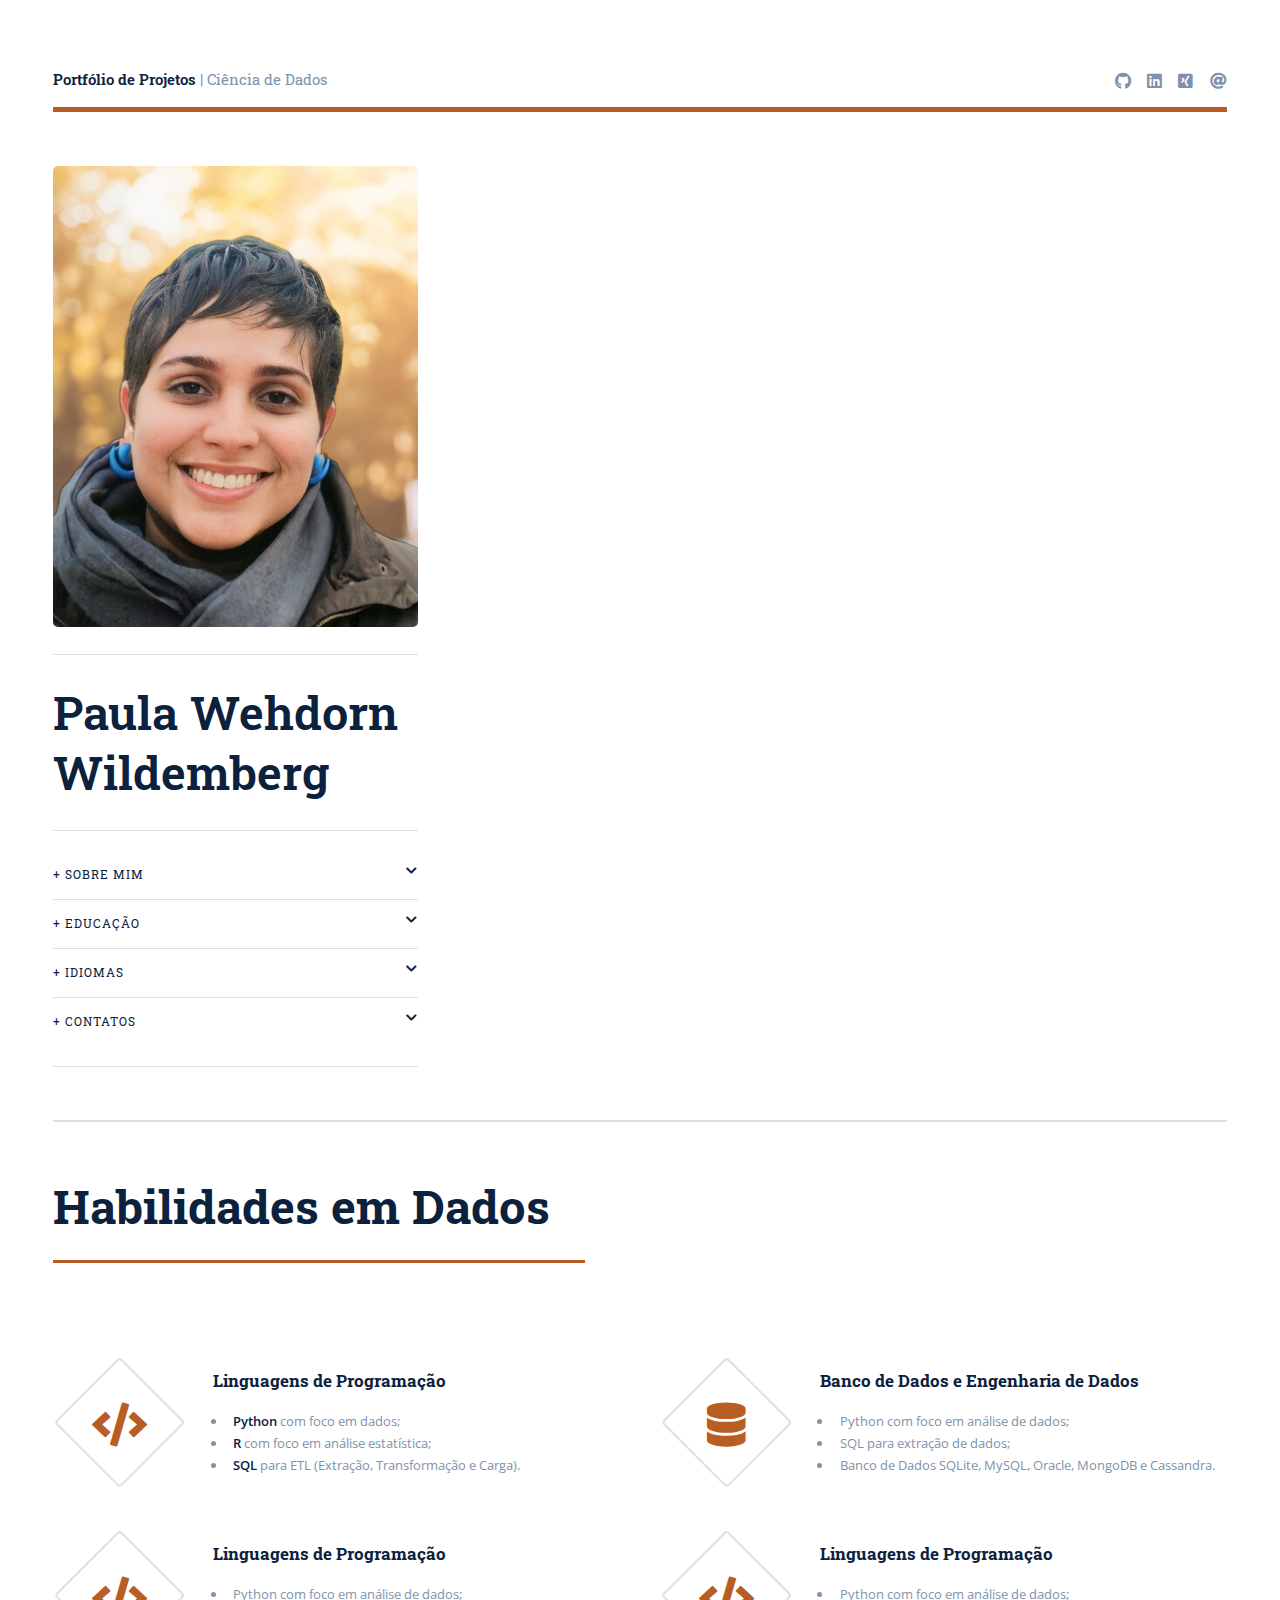
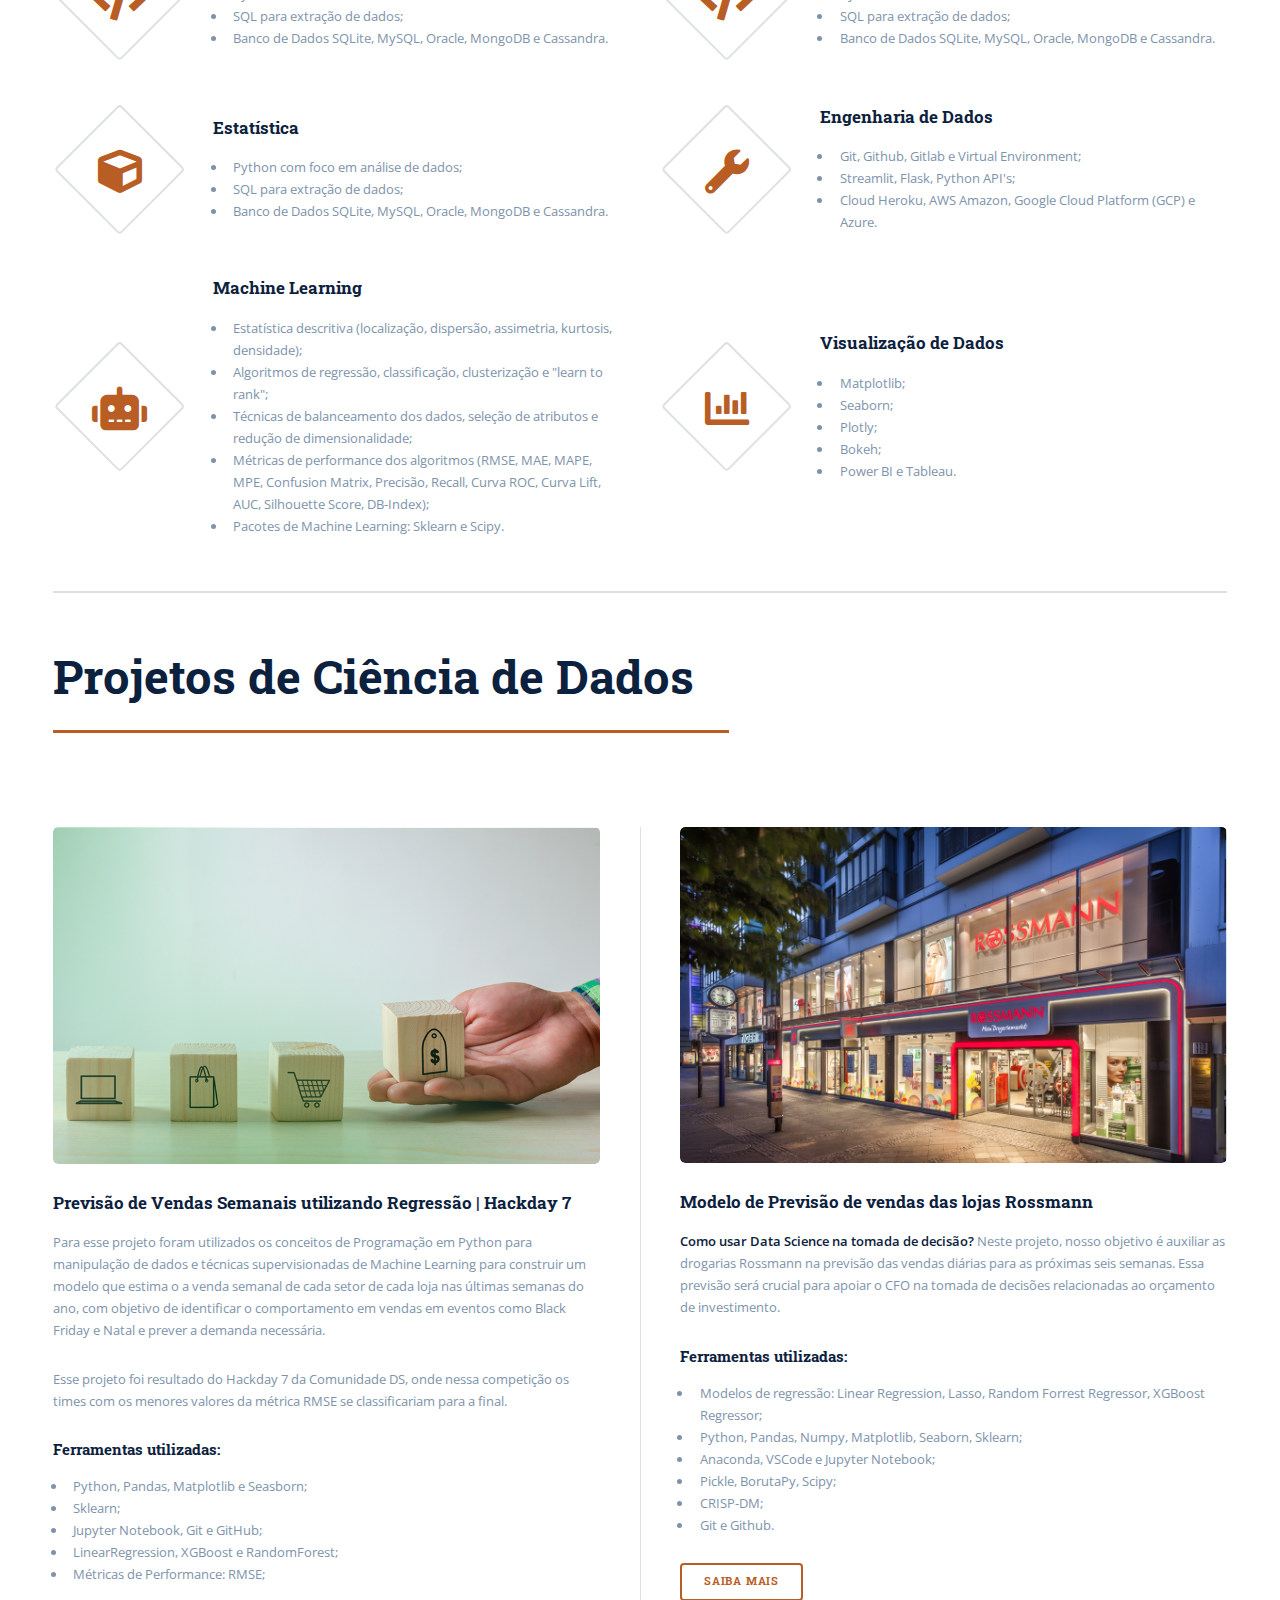
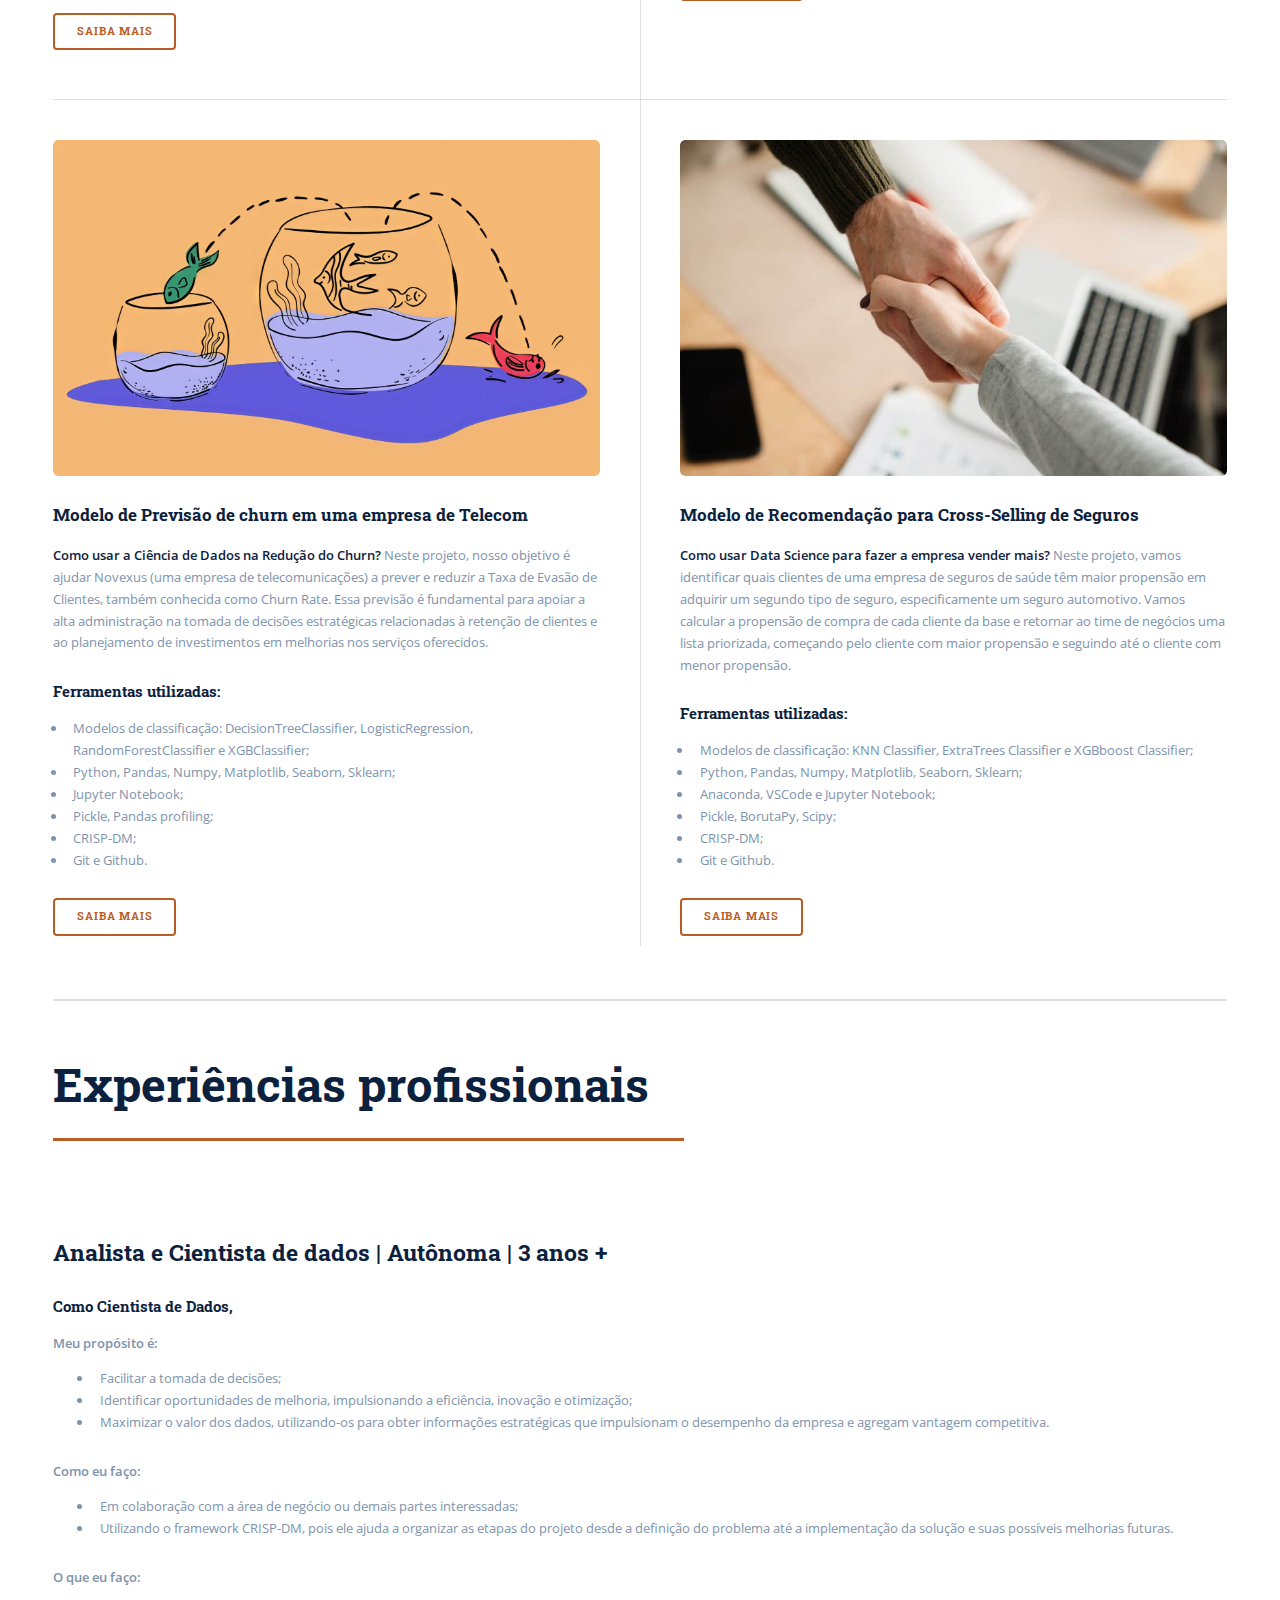
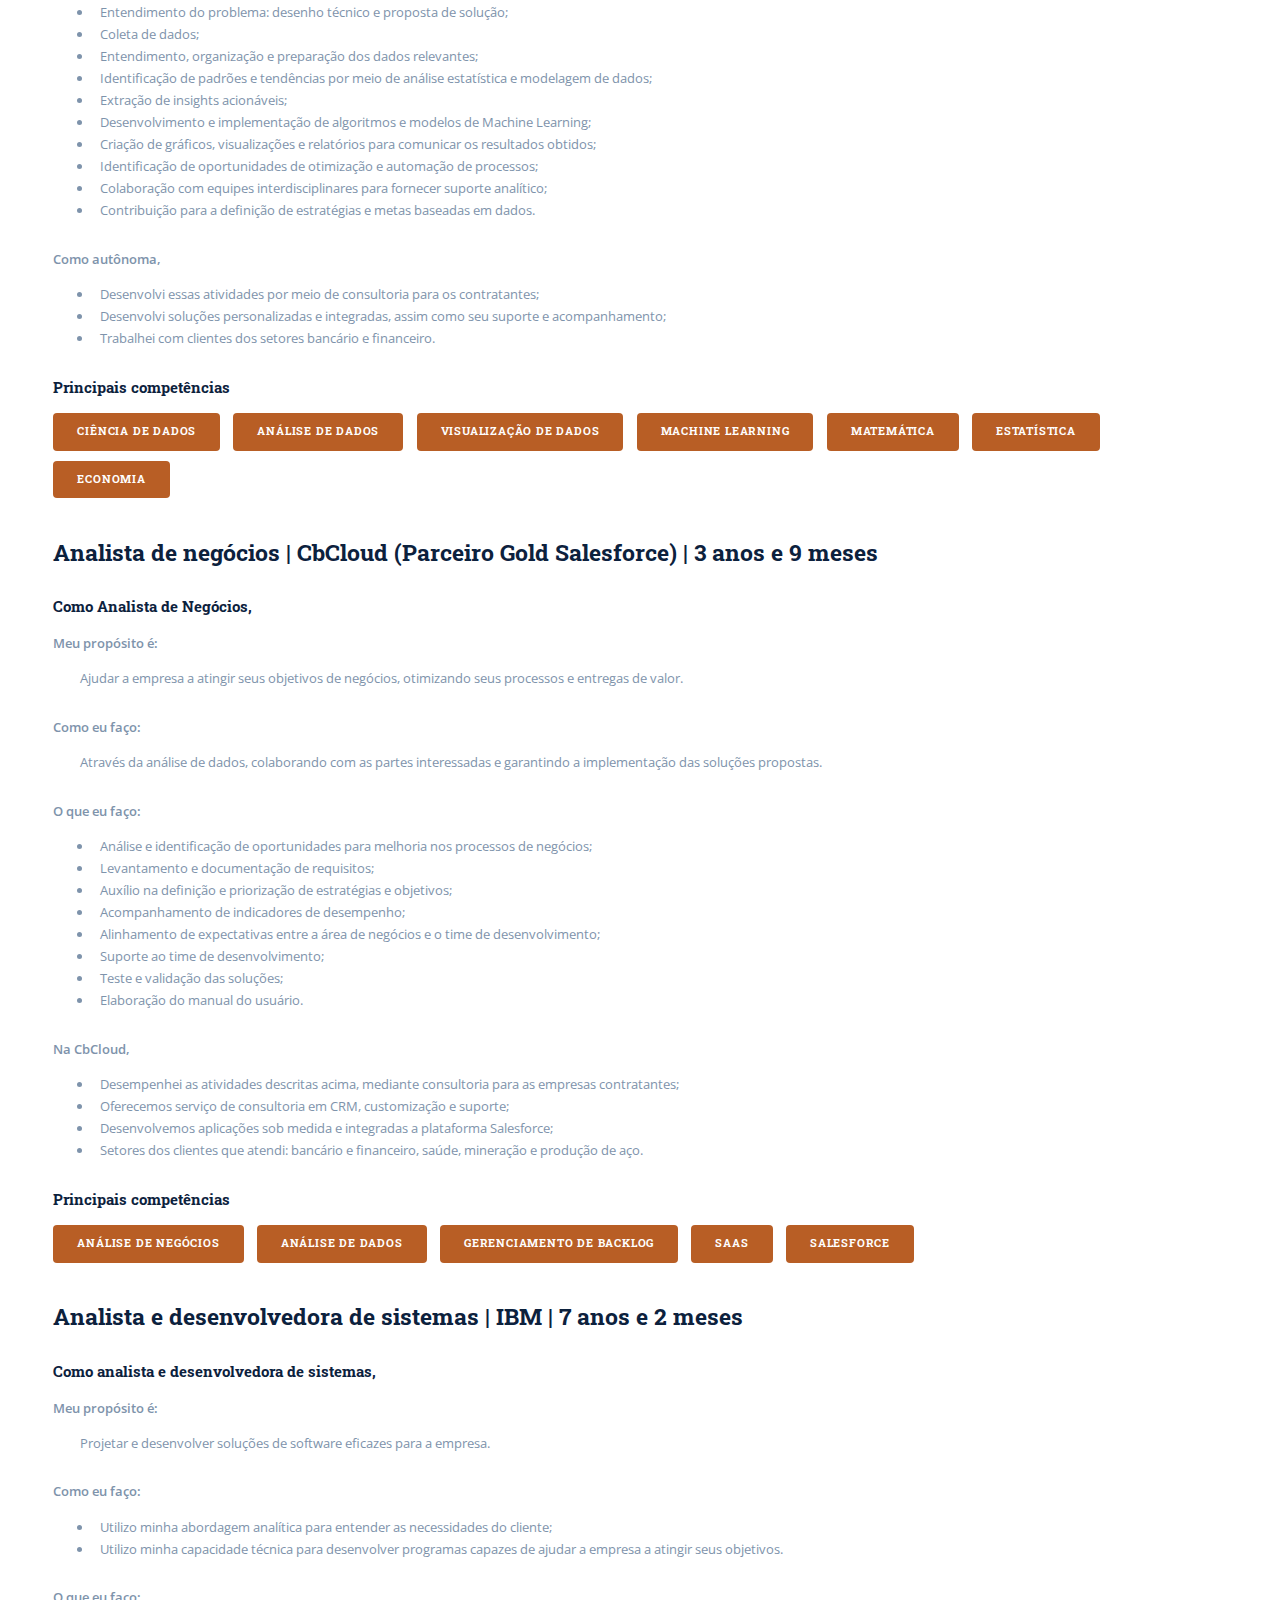
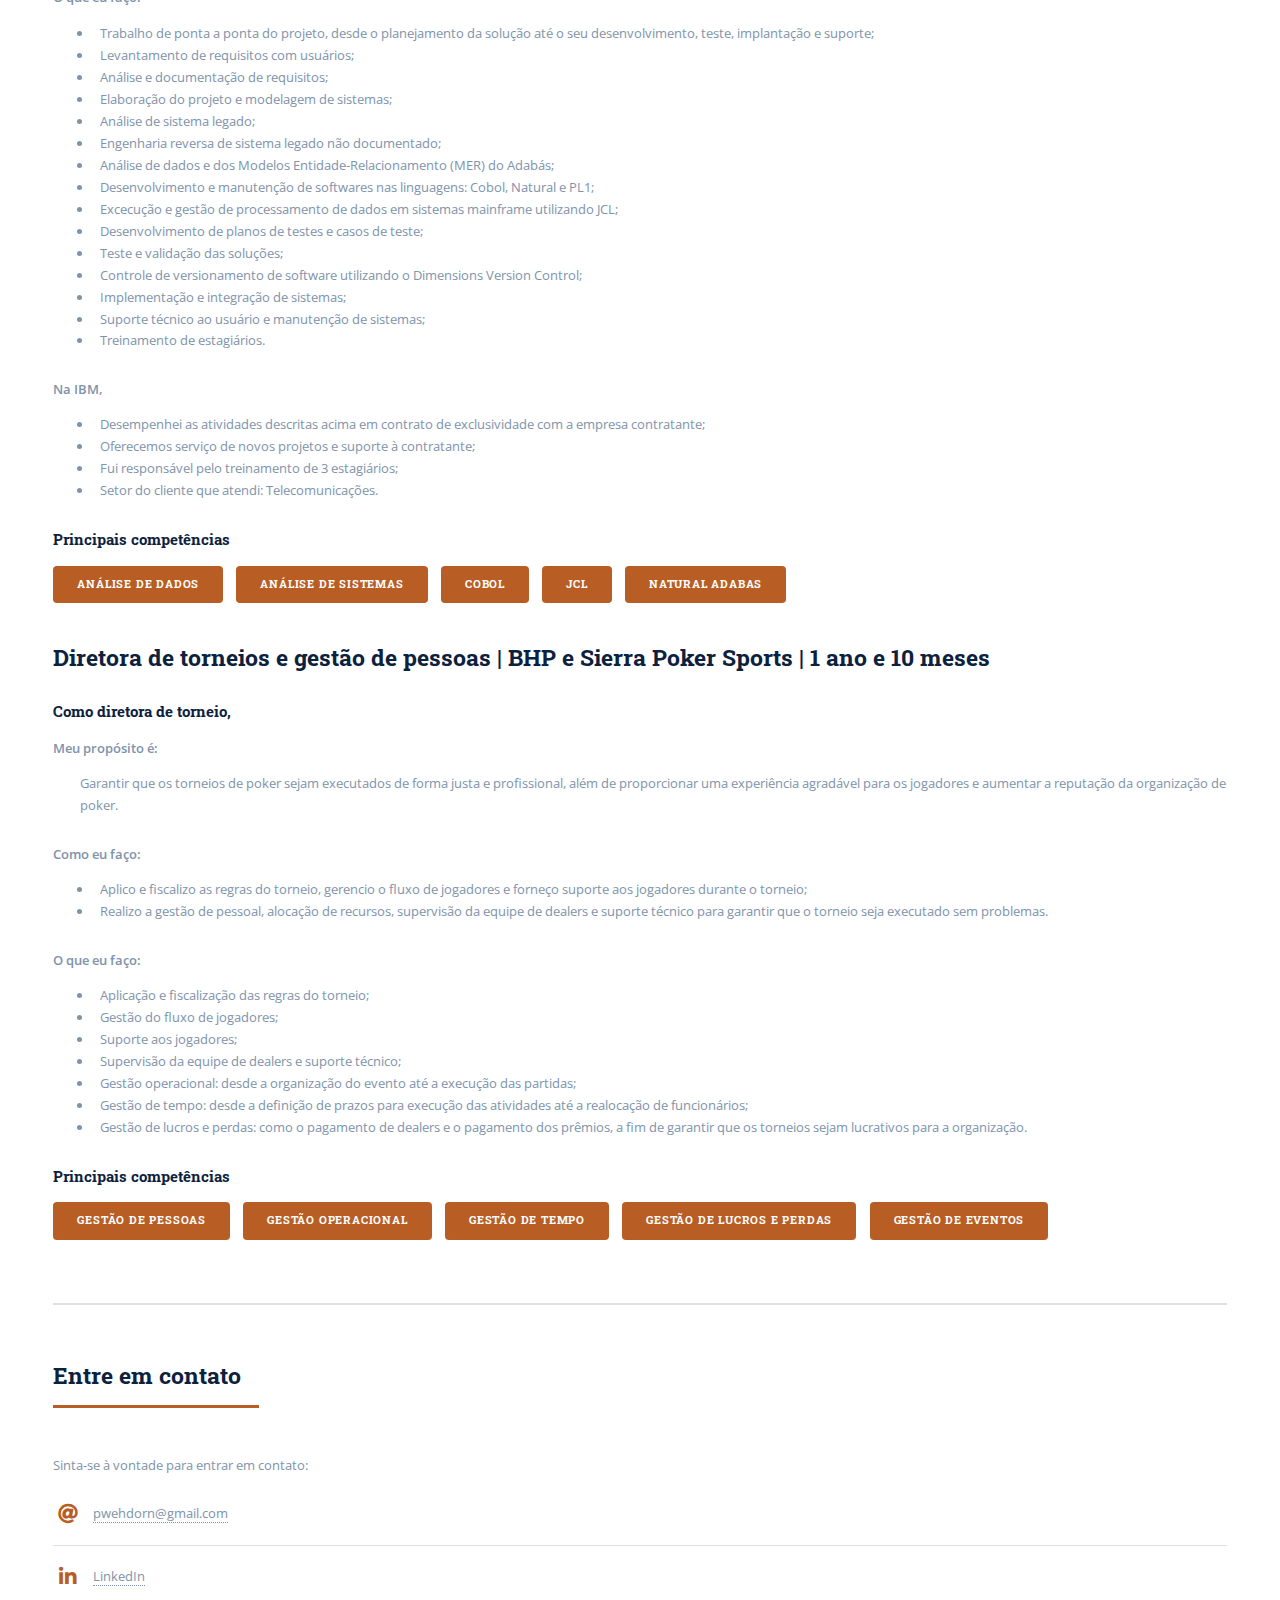
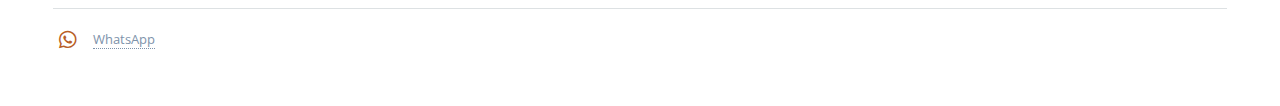
==== commit c21e048a: "feat: Atualização de habilidades LP" ====
--- a/index.html
+++ b/index.html
@@ -158,17 +158,41 @@
                 <div class="content">
                   <h3>Linguagens de Programação</h3>
                   <ul>
+                    <li><b>Python</b> com foco em dados;</li>
+                    <li><b>R</b> com foco em análise estatística;</li>
+                    <li><b>SQL</b> para ETL (Extração, Transformação e Carga).</li>
+                  </ul>
+                </div>
+              </article>
+
+              <article>
+                <span class="icon solid fa-database"></span>
+                <div class="content">
+                  <h3>Banco de Dados e Engenharia de Dados</h3>
+                  <ul>
                     <li>Python com foco em análise de dados;</li>
                     <li>SQL para extração de dados;</li>
                     <li>Banco de Dados SQLite, MySQL, Oracle, MongoDB e Cassandra.</li>
                   </ul>
                 </div>
               </article>
-              
-              <article>
-                <span class="icon solid fa-database"></span>
-                <div class="content">
-                  <h3>Banco de Dados</h3>
+
+              <article>
+                <span class="icon solid fa-code"></span>
+                <div class="content">
+                  <h3>Linguagens de Programação</h3>
+                  <ul>
+                    <li>Python com foco em análise de dados;</li>
+                    <li>SQL para extração de dados;</li>
+                    <li>Banco de Dados SQLite, MySQL, Oracle, MongoDB e Cassandra.</li>
+                  </ul>
+                </div>
+              </article>
+
+              <article>
+                <span class="icon solid fa-code"></span>
+                <div class="content">
+                  <h3>Linguagens de Programação</h3>
                   <ul>
                     <li>Python com foco em análise de dados;</li>
                     <li>SQL para extração de dados;</li>
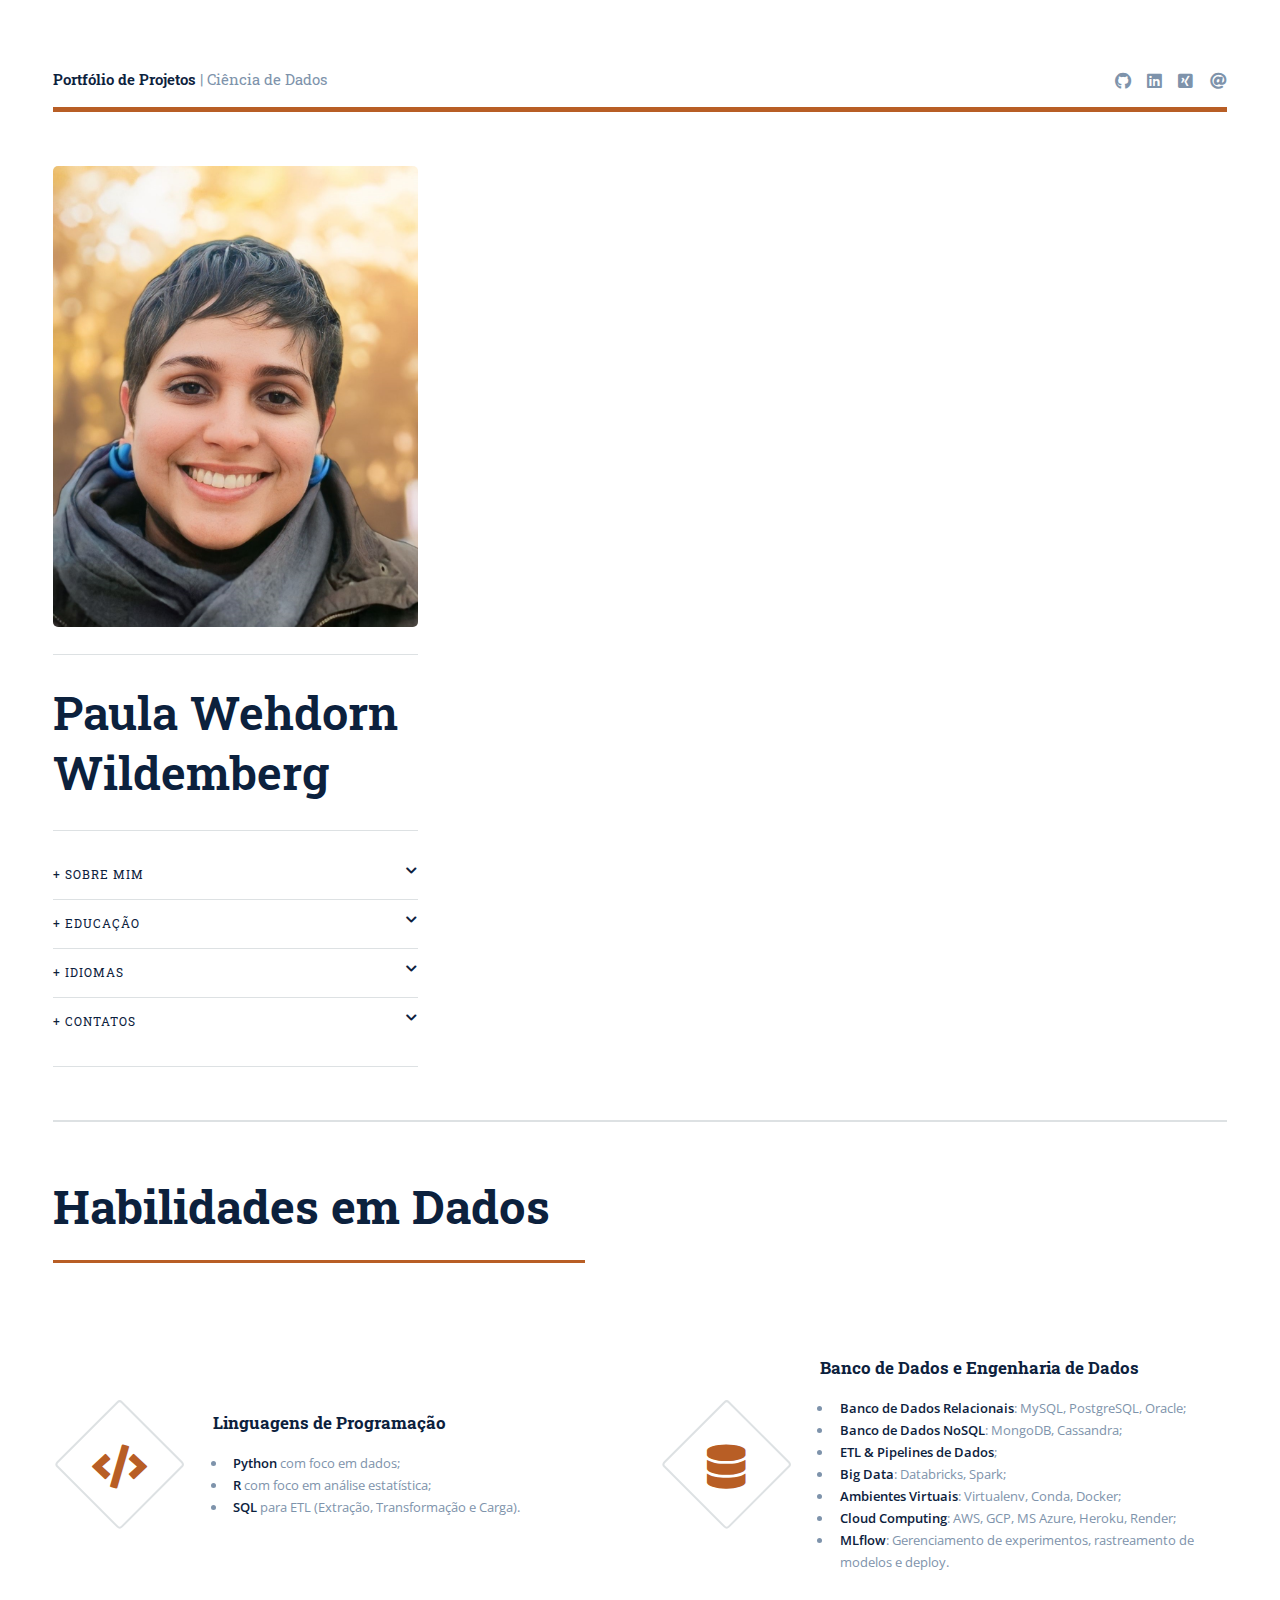
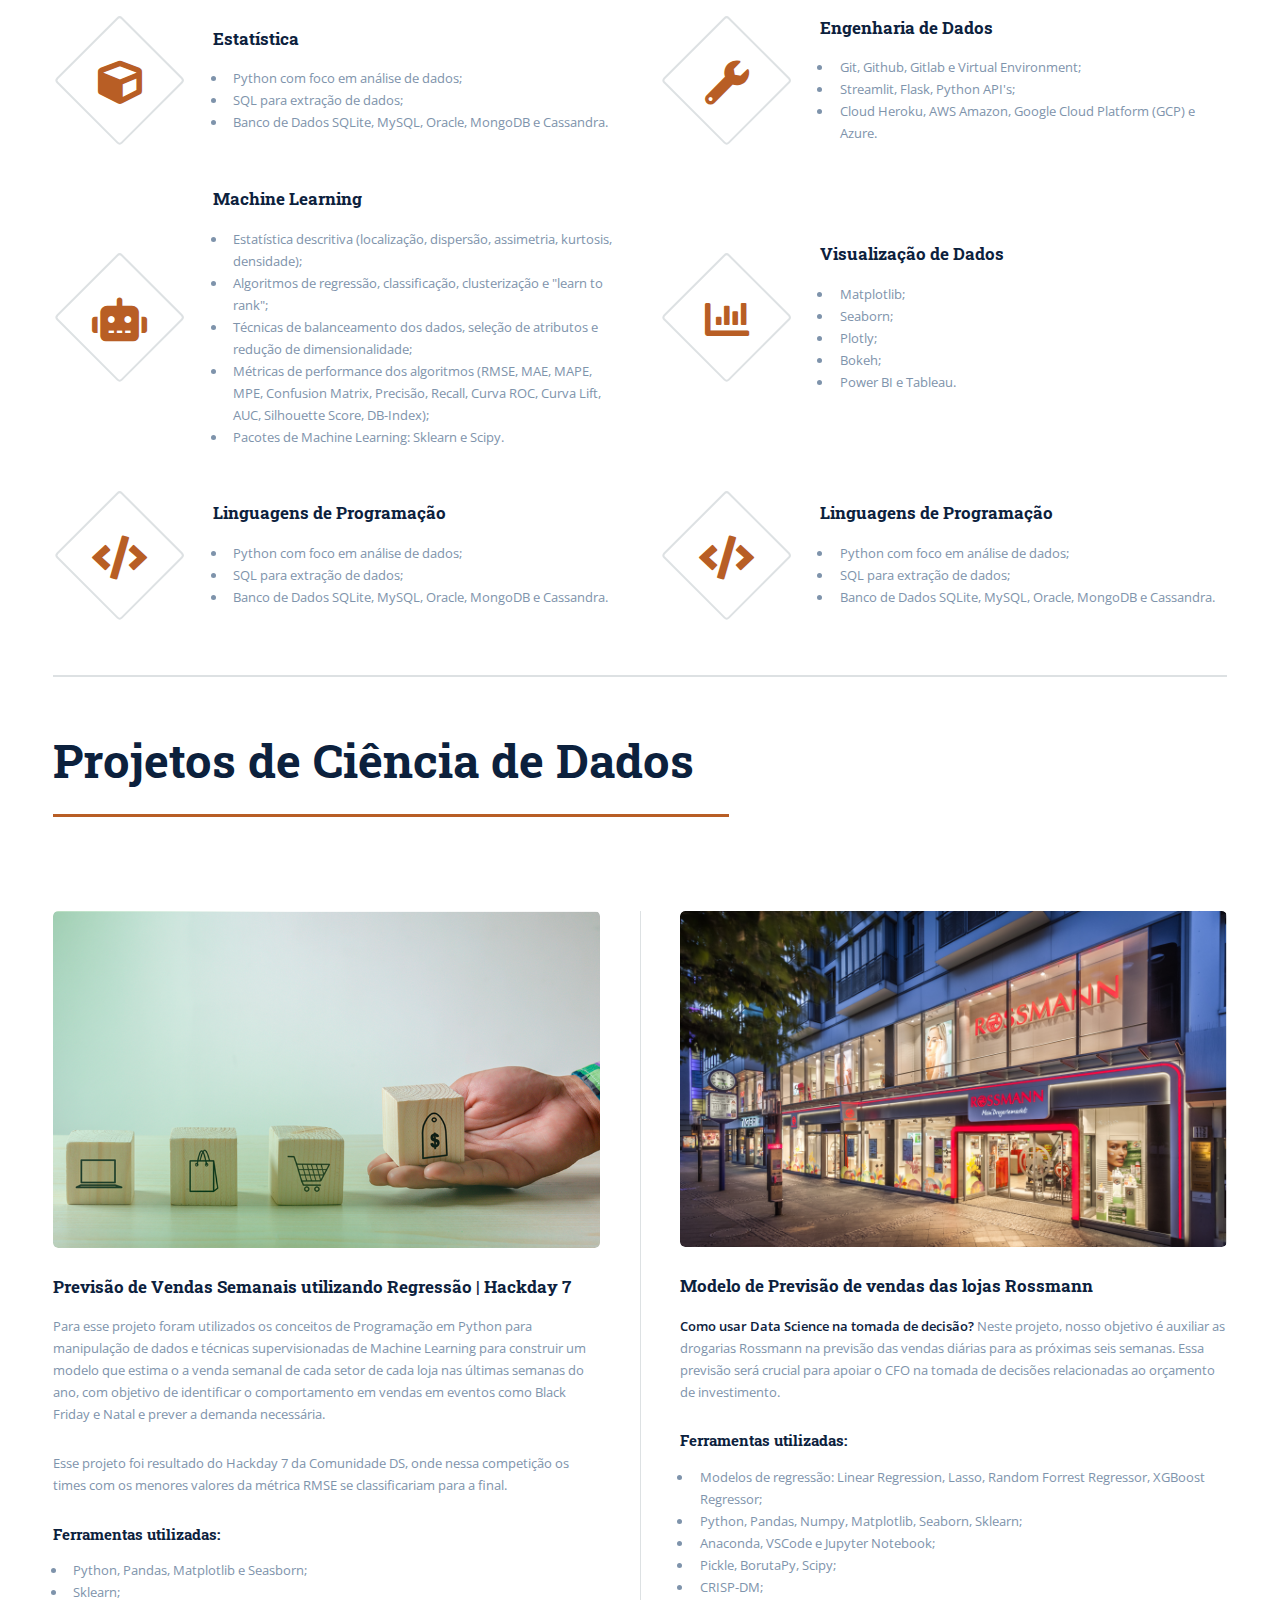
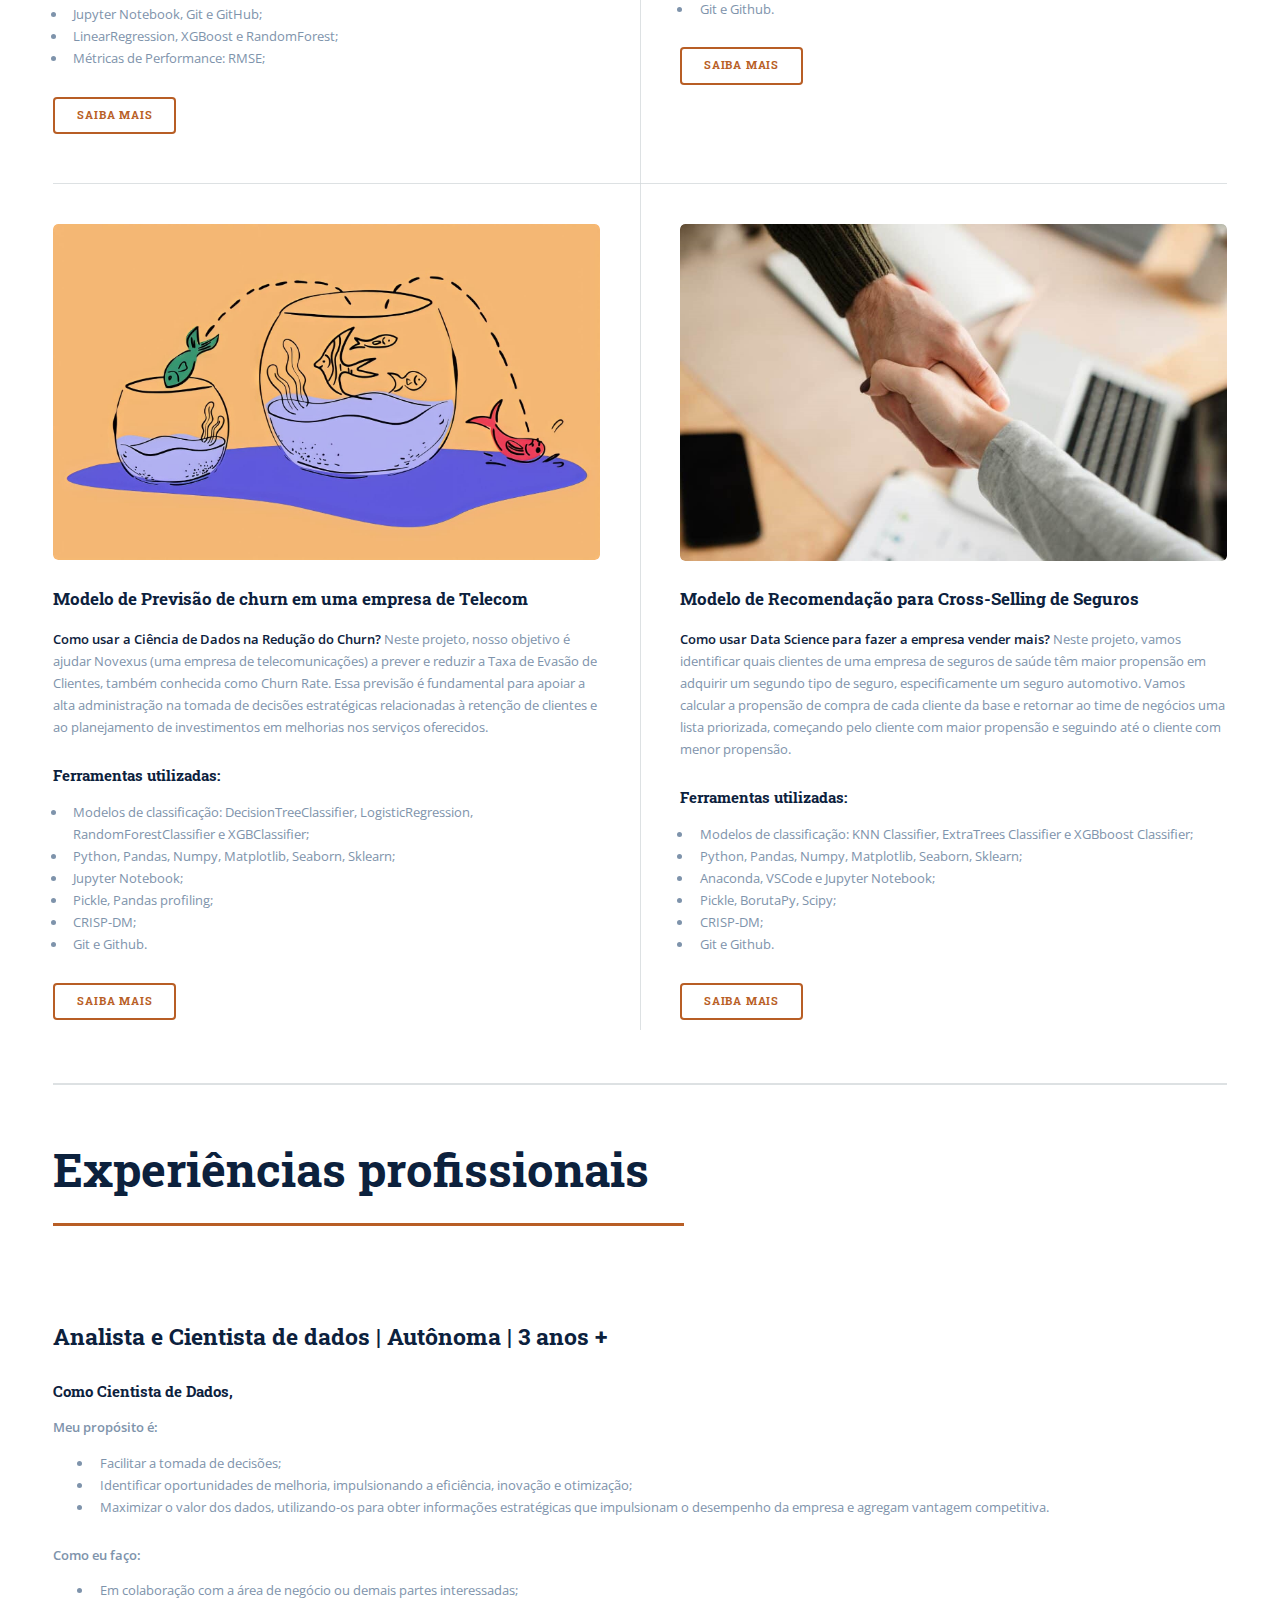
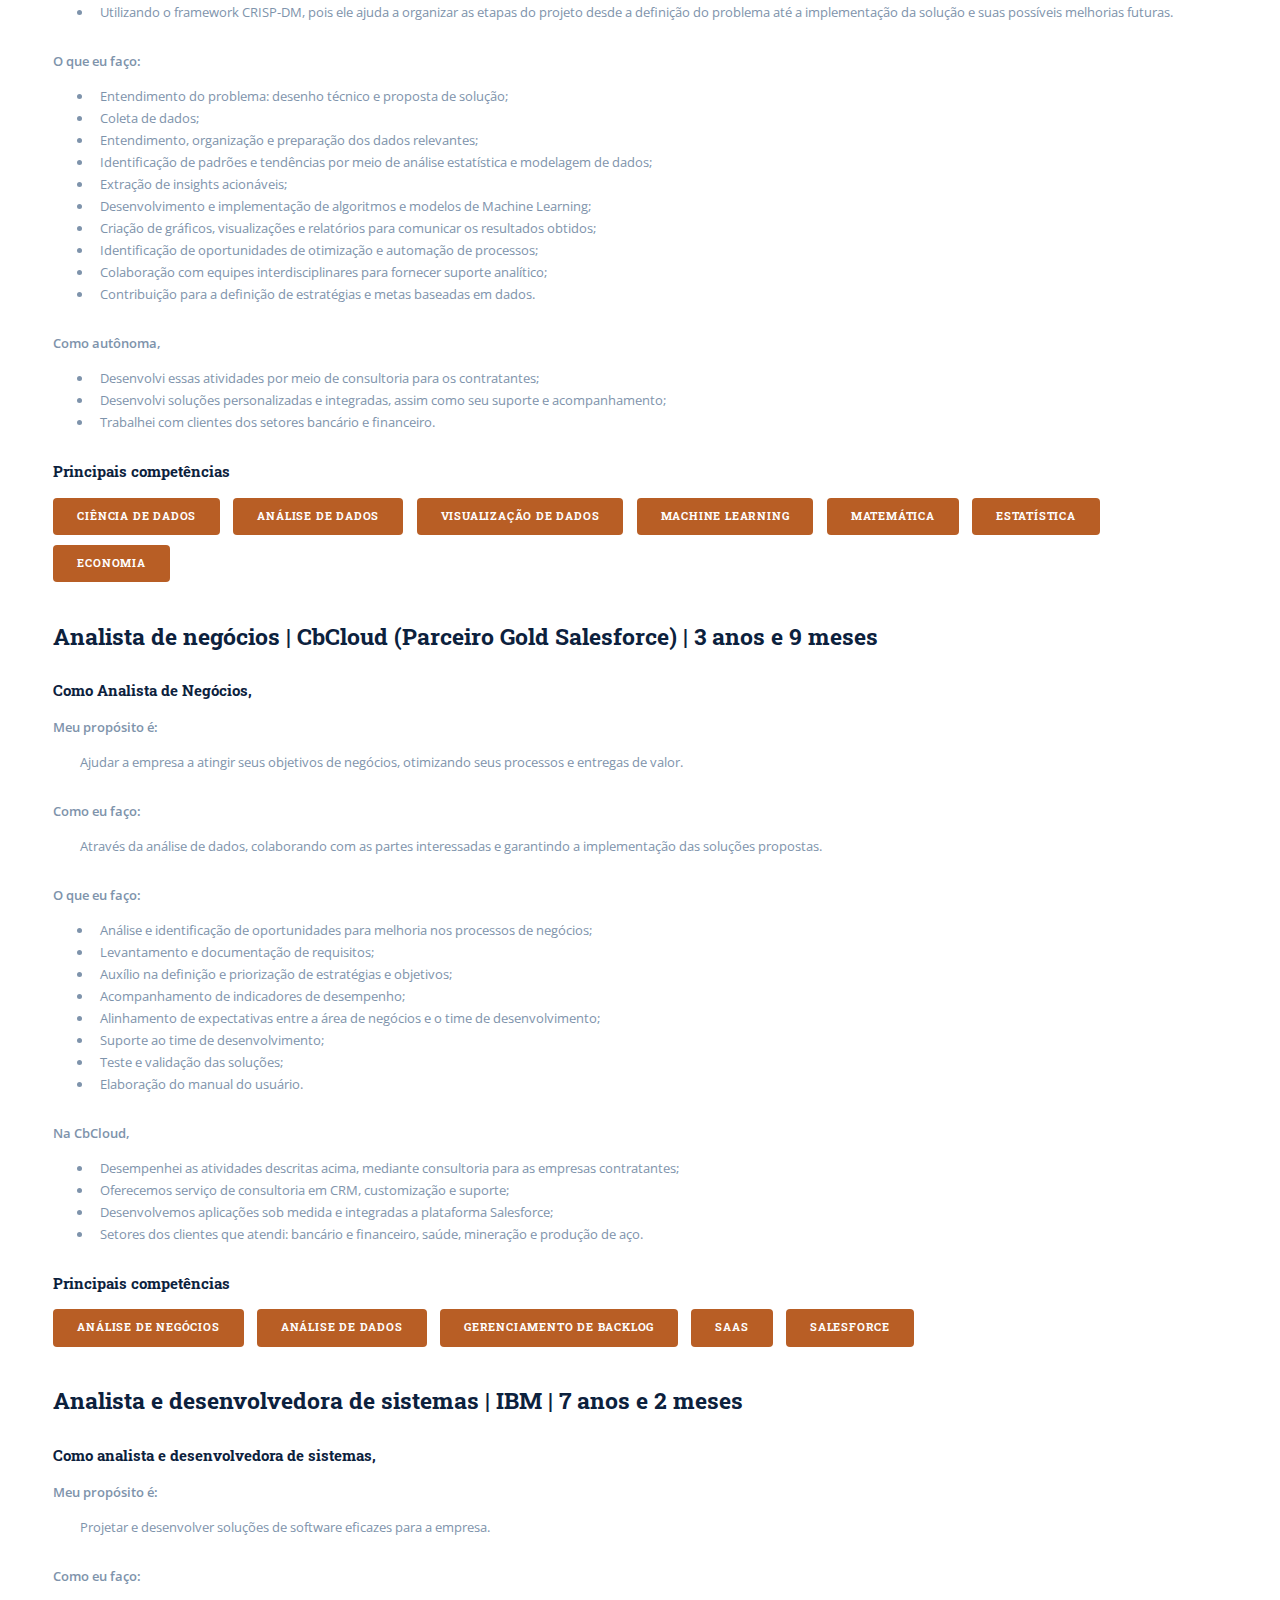
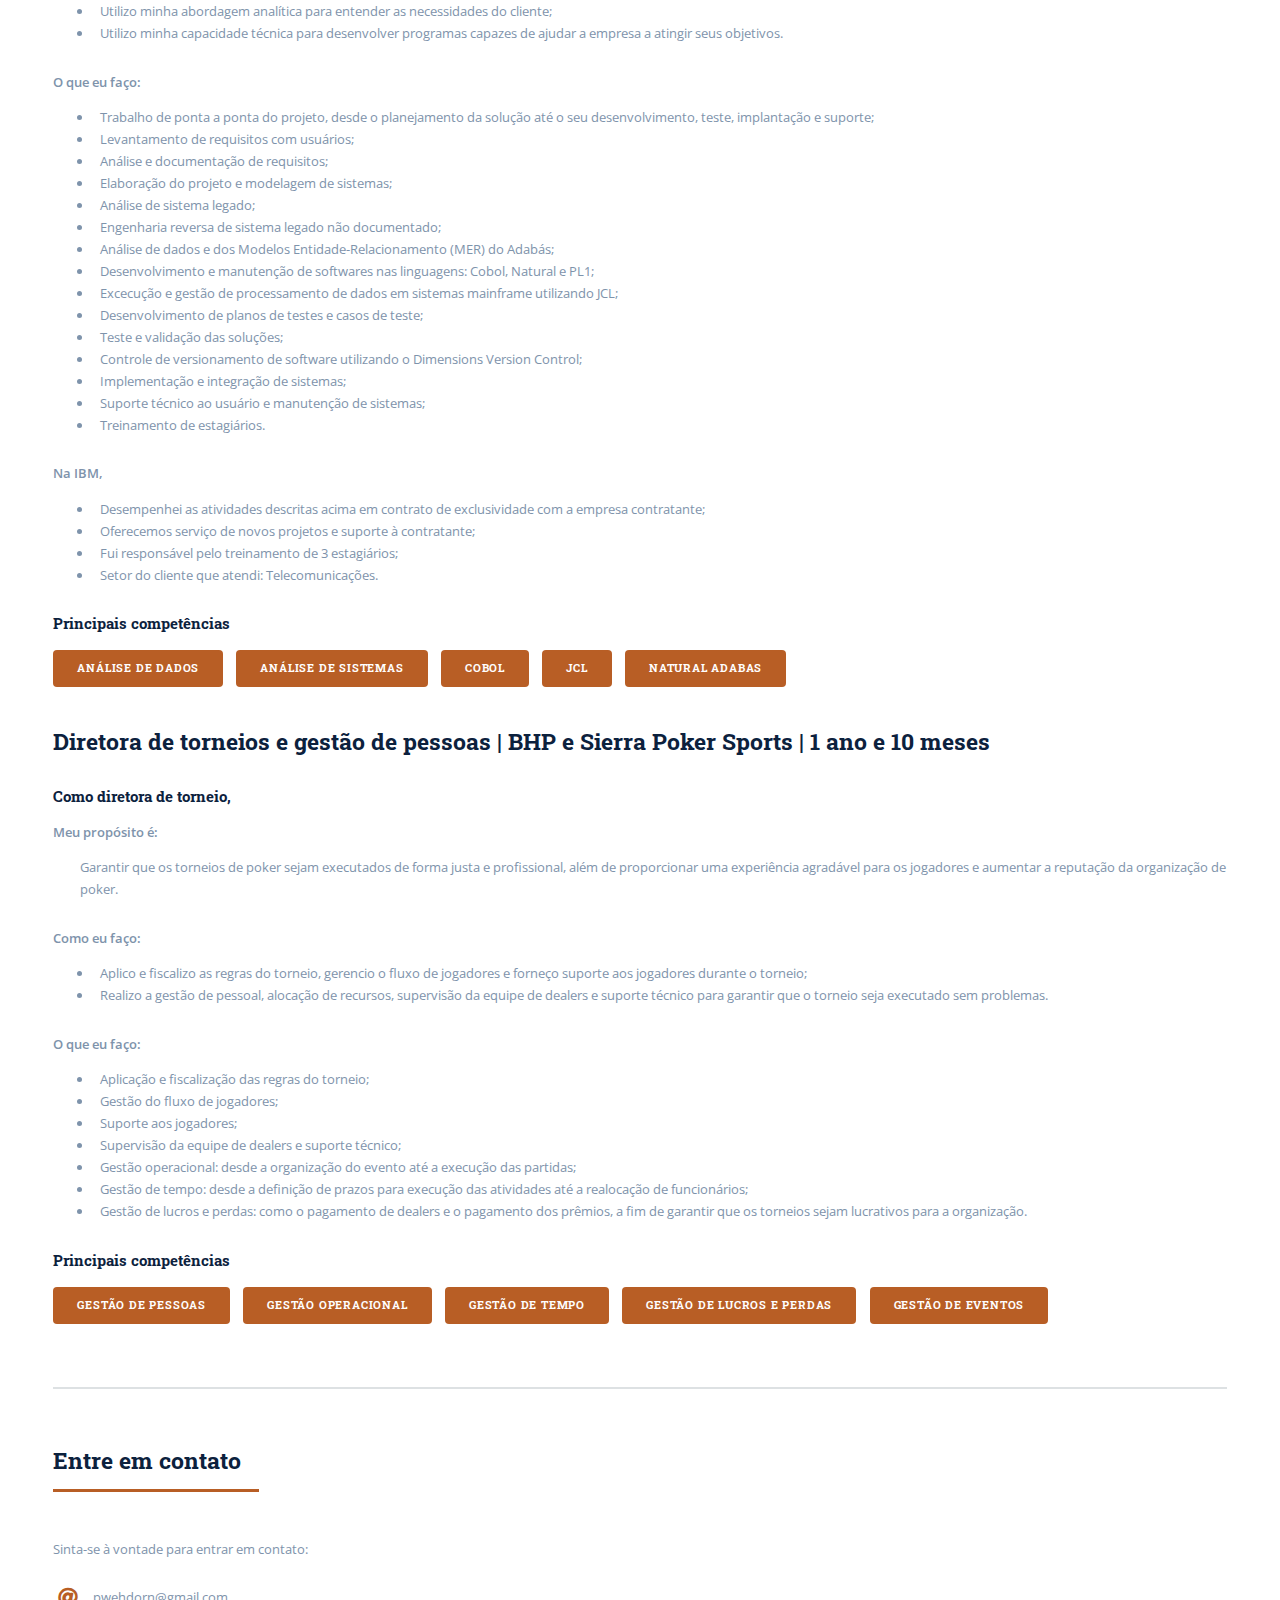
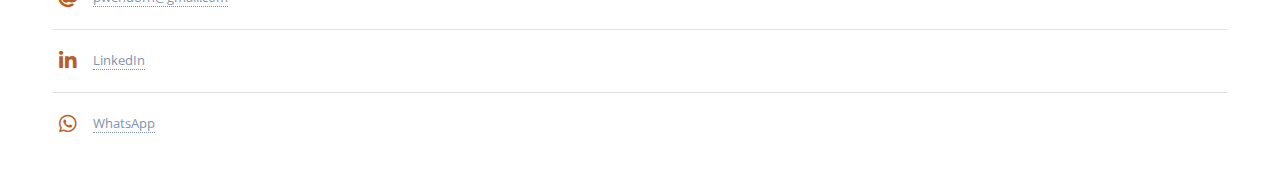
==== commit 849dd44e: "feat: Atualização de habilidades BD" ====
--- a/index.html
+++ b/index.html
@@ -170,37 +170,17 @@
                 <div class="content">
                   <h3>Banco de Dados e Engenharia de Dados</h3>
                   <ul>
-                    <li>Python com foco em análise de dados;</li>
-                    <li>SQL para extração de dados;</li>
-                    <li>Banco de Dados SQLite, MySQL, Oracle, MongoDB e Cassandra.</li>
-                  </ul>
-                </div>
-              </article>
-
-              <article>
-                <span class="icon solid fa-code"></span>
-                <div class="content">
-                  <h3>Linguagens de Programação</h3>
-                  <ul>
-                    <li>Python com foco em análise de dados;</li>
-                    <li>SQL para extração de dados;</li>
-                    <li>Banco de Dados SQLite, MySQL, Oracle, MongoDB e Cassandra.</li>
-                  </ul>
-                </div>
-              </article>
-
-              <article>
-                <span class="icon solid fa-code"></span>
-                <div class="content">
-                  <h3>Linguagens de Programação</h3>
-                  <ul>
-                    <li>Python com foco em análise de dados;</li>
-                    <li>SQL para extração de dados;</li>
-                    <li>Banco de Dados SQLite, MySQL, Oracle, MongoDB e Cassandra.</li>
-                  </ul>
-                </div>
-              </article>
-              
+                    <li><b>Banco de Dados Relacionais</b>: MySQL, PostgreSQL, Oracle;</li>
+                    <li><b>Banco de Dados NoSQL</b>: MongoDB, Cassandra;</li>
+                    <li><b>ETL & Pipelines de Dados</b>;</li>
+                    <li><b>Big Data</b>: Databricks, Spark;</li>
+                    <li><b>Ambientes Virtuais</b>: Virtualenv, Conda, Docker;</li>
+                    <li><b>Cloud Computing</b>: AWS, GCP, MS Azure, Heroku, Render;</li>
+                    <li><b>MLflow</b>: Gerenciamento de experimentos, rastreamento de modelos e deploy.</li>
+                  </ul>
+                </div>
+              </article>
+
               <article>
                 <span class="icon solid fa-cube"></span>
                 <div class="content">
@@ -263,6 +243,30 @@
                     <li>Plotly;</li>
                     <li>Bokeh;</li>
                     <li>Power BI e Tableau.</li>
+                  </ul>
+                </div>
+              </article>
+
+              <article>
+                <span class="icon solid fa-code"></span>
+                <div class="content">
+                  <h3>Linguagens de Programação</h3>
+                  <ul>
+                    <li>Python com foco em análise de dados;</li>
+                    <li>SQL para extração de dados;</li>
+                    <li>Banco de Dados SQLite, MySQL, Oracle, MongoDB e Cassandra.</li>
+                  </ul>
+                </div>
+              </article>
+
+              <article>
+                <span class="icon solid fa-code"></span>
+                <div class="content">
+                  <h3>Linguagens de Programação</h3>
+                  <ul>
+                    <li>Python com foco em análise de dados;</li>
+                    <li>SQL para extração de dados;</li>
+                    <li>Banco de Dados SQLite, MySQL, Oracle, MongoDB e Cassandra.</li>
                   </ul>
                 </div>
               </article>
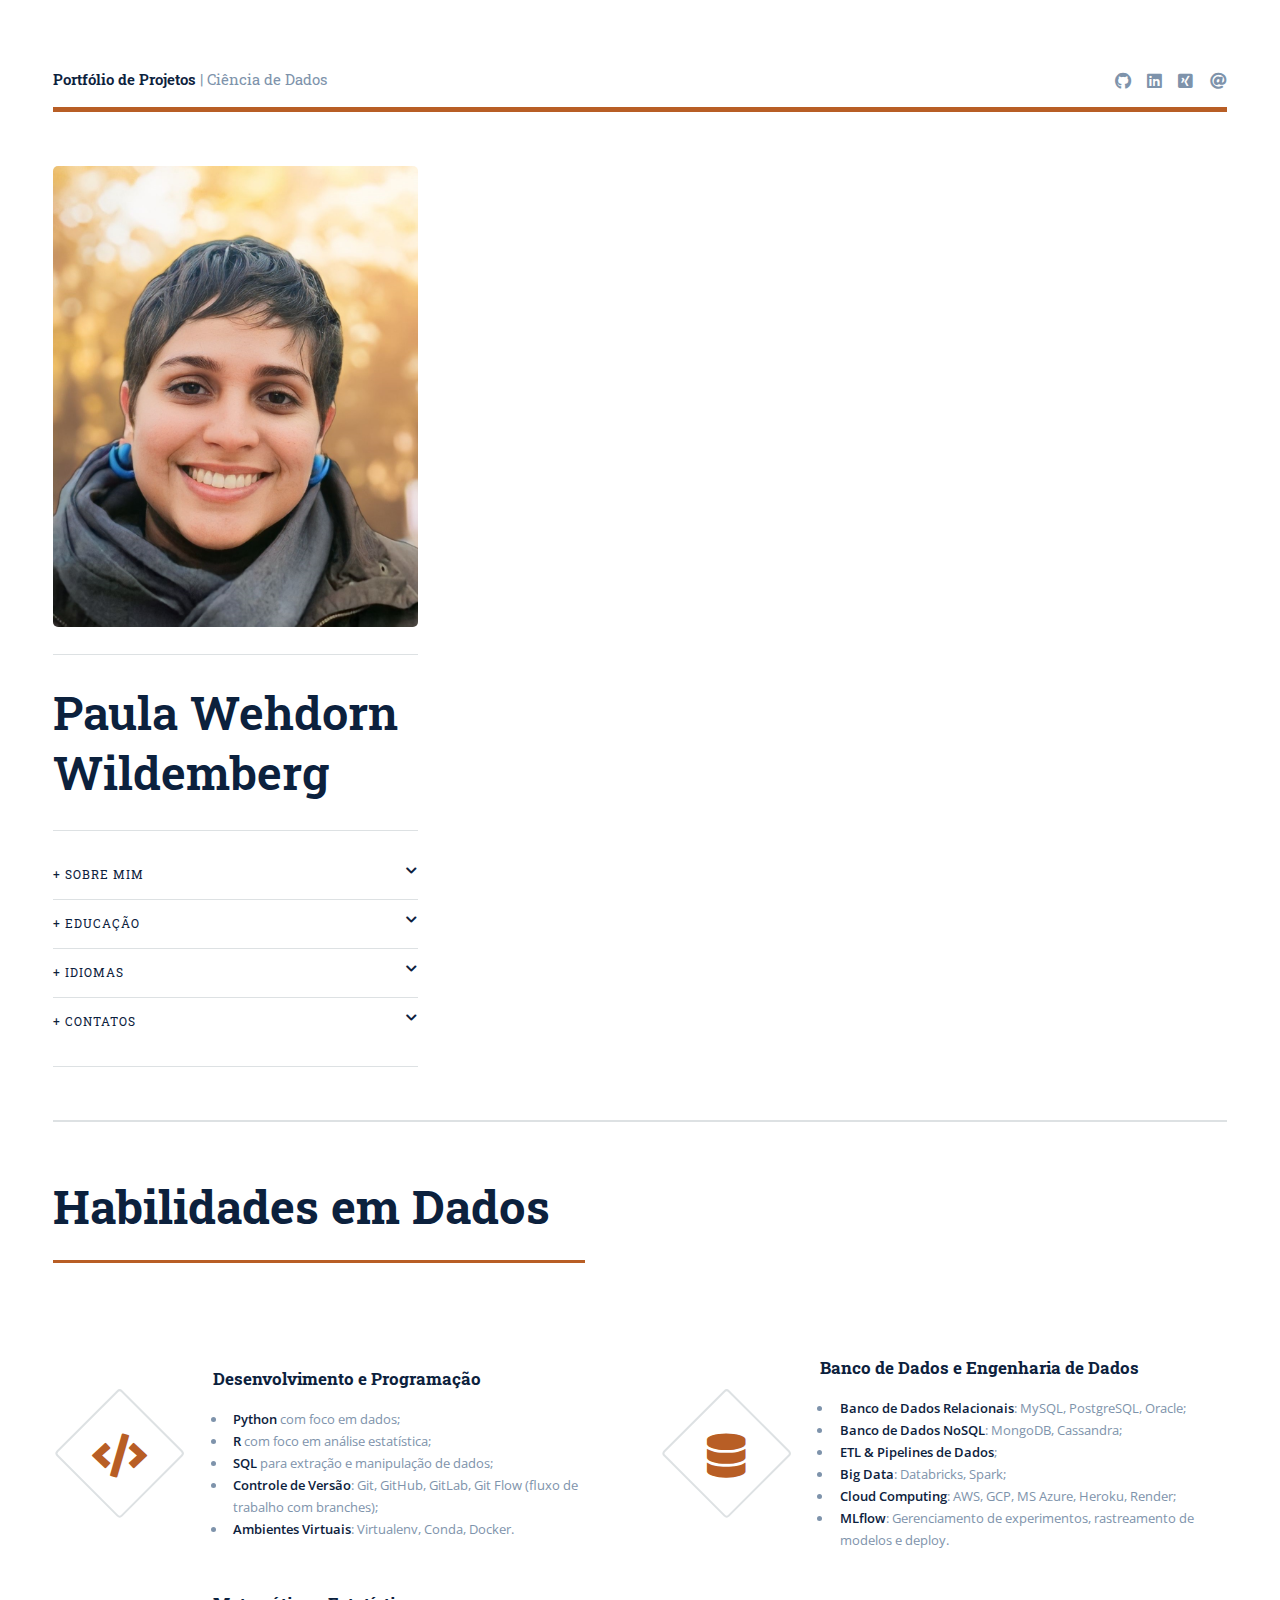
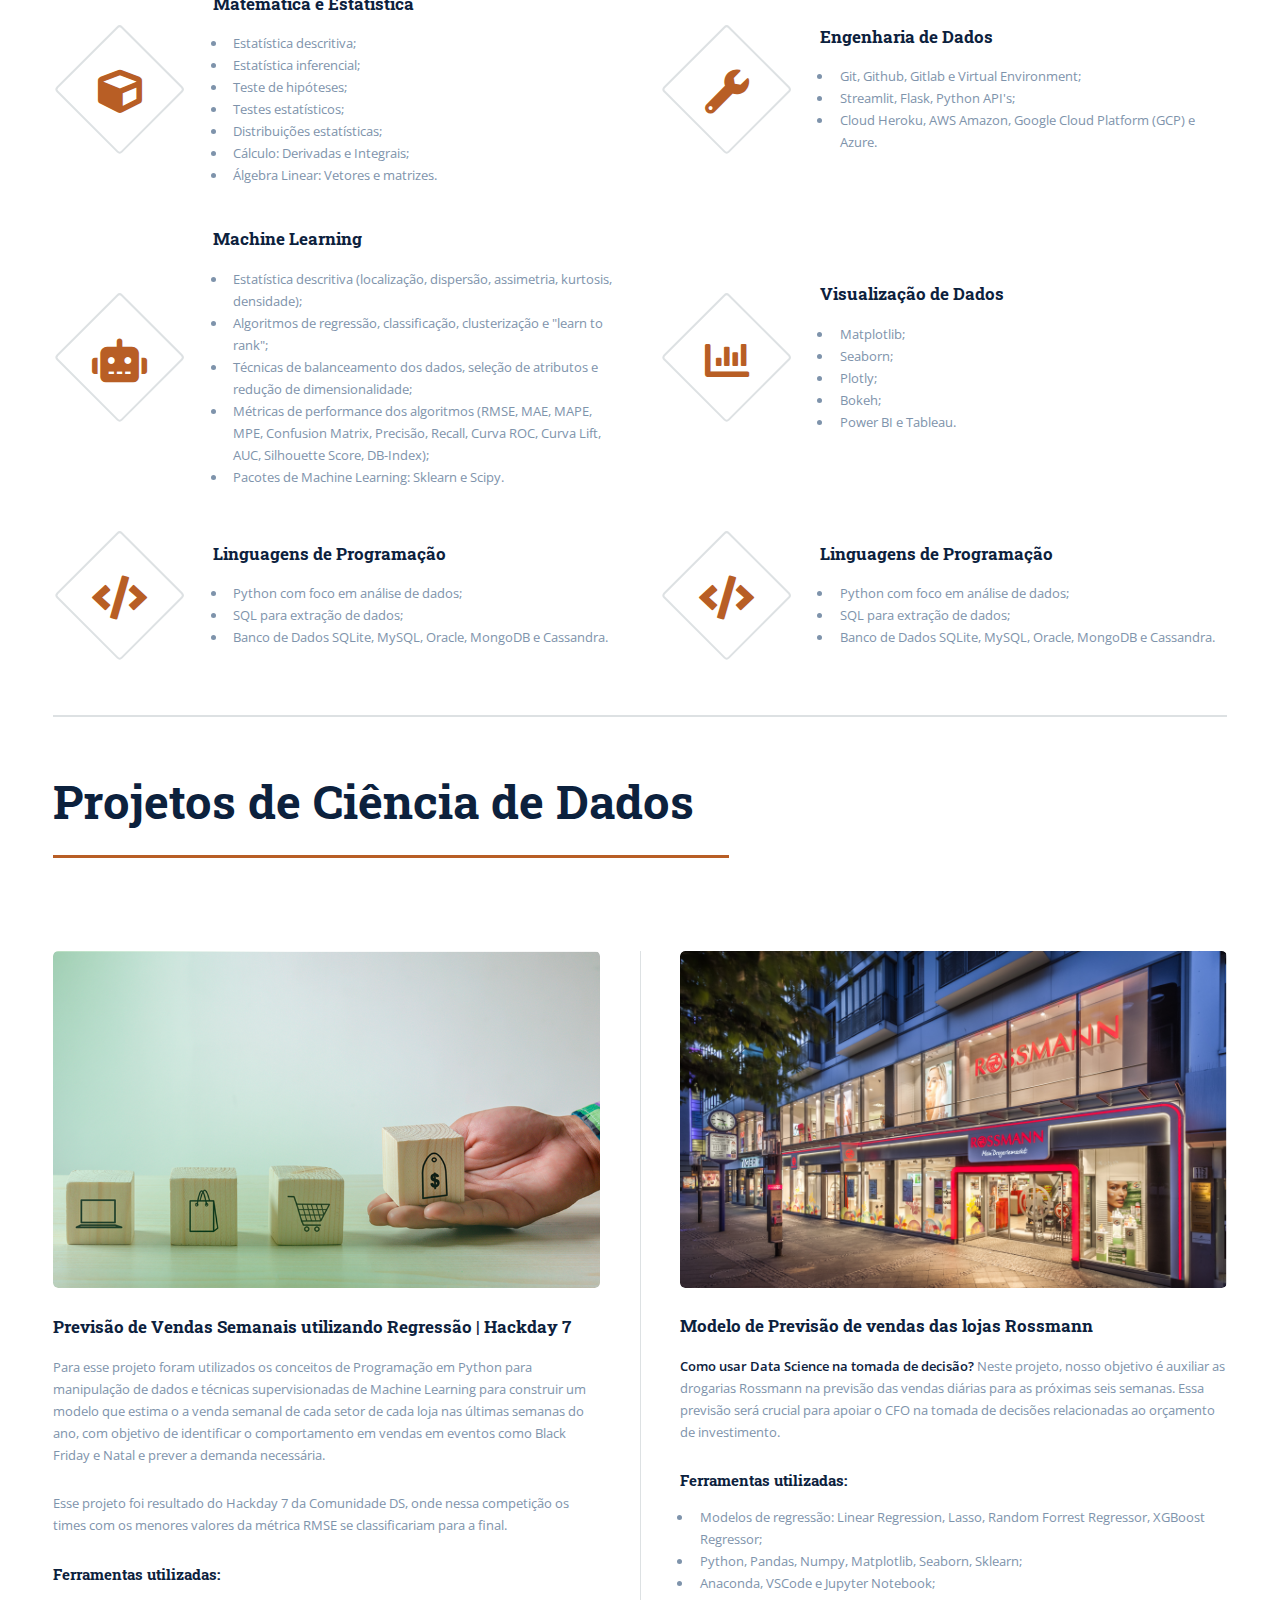
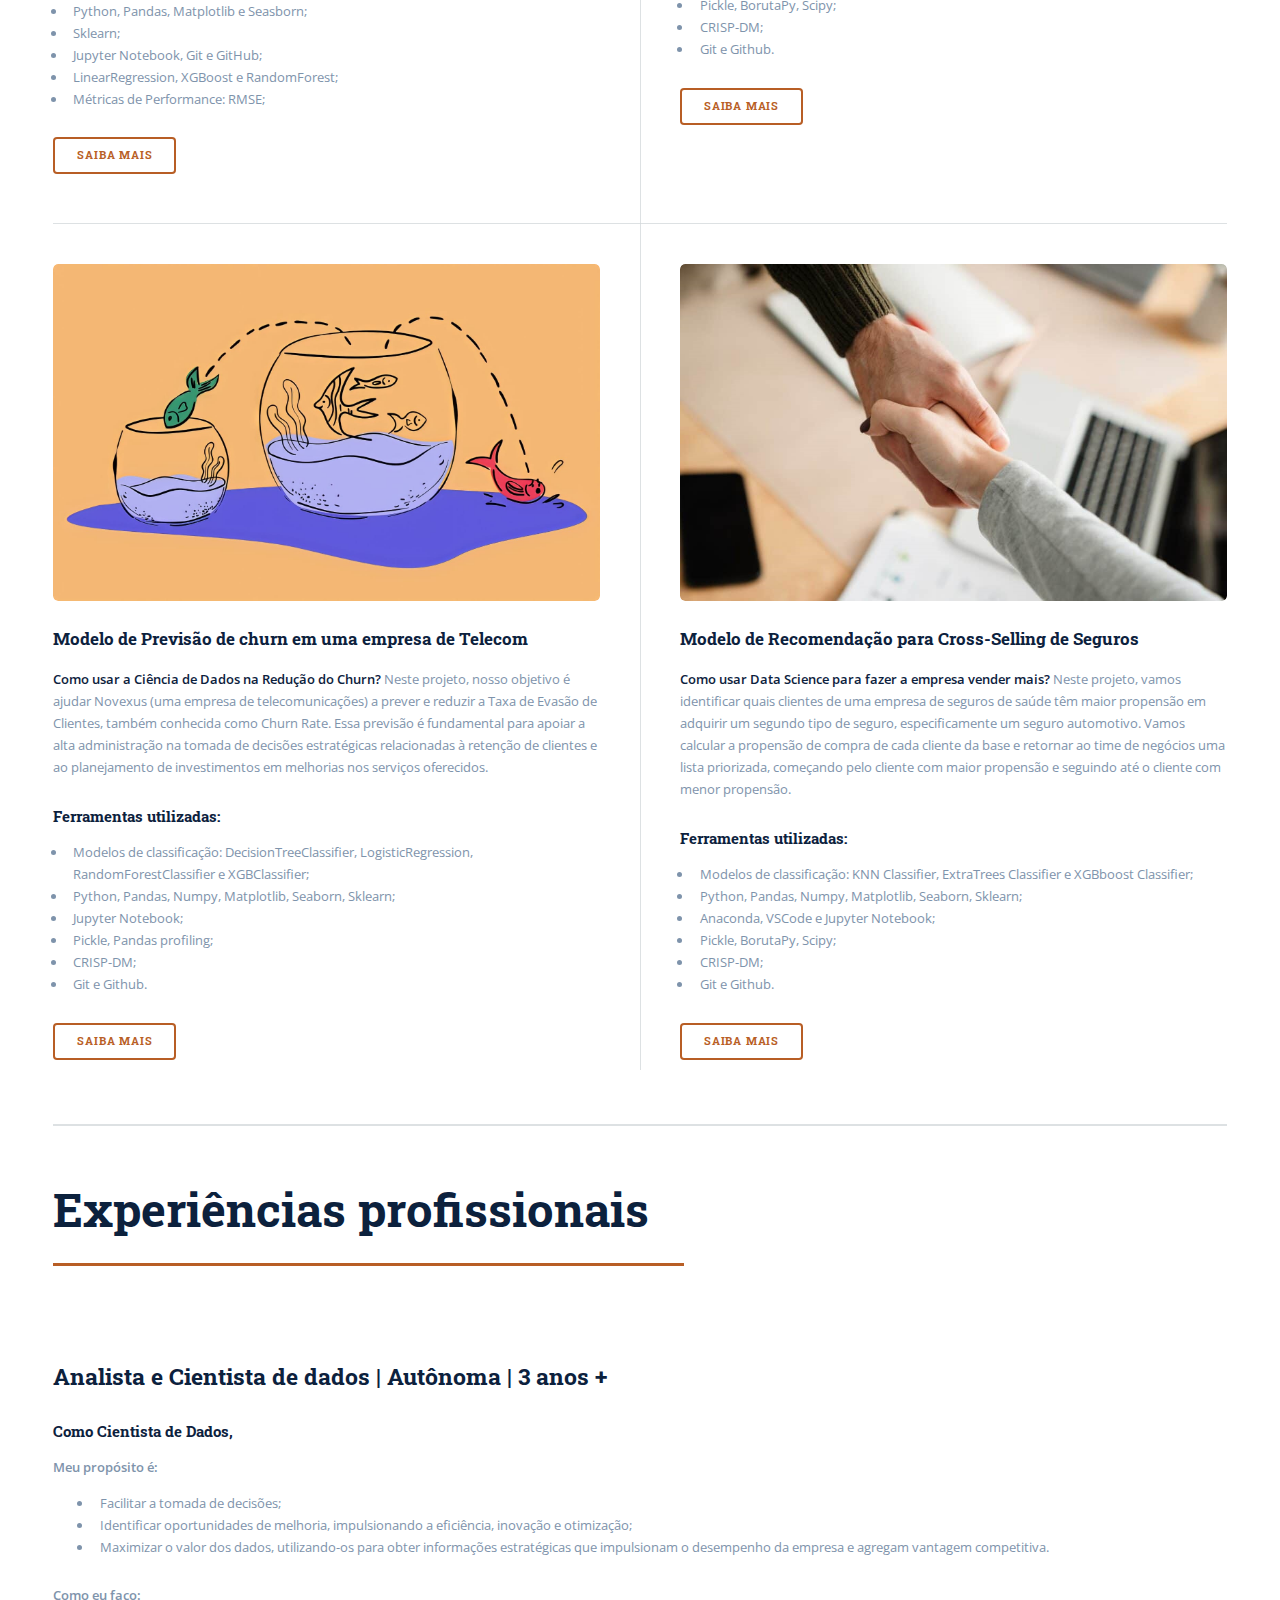
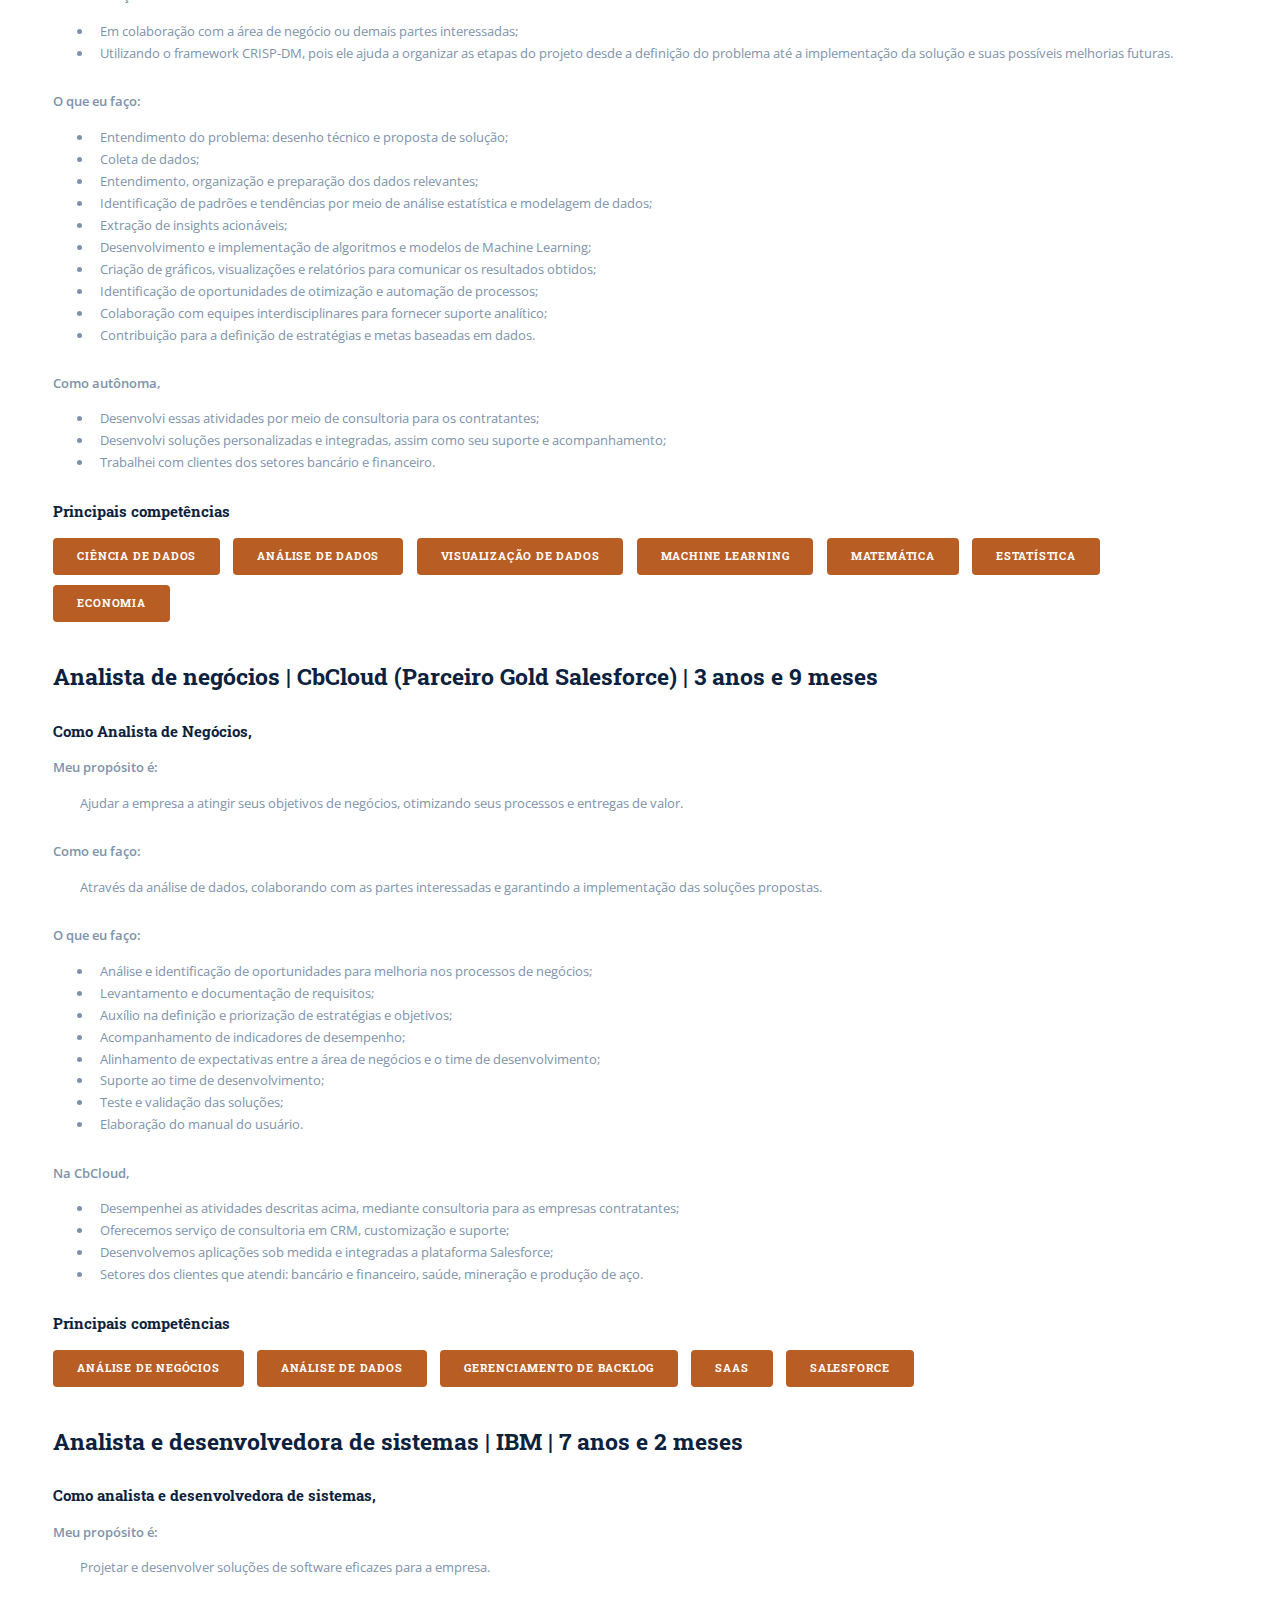
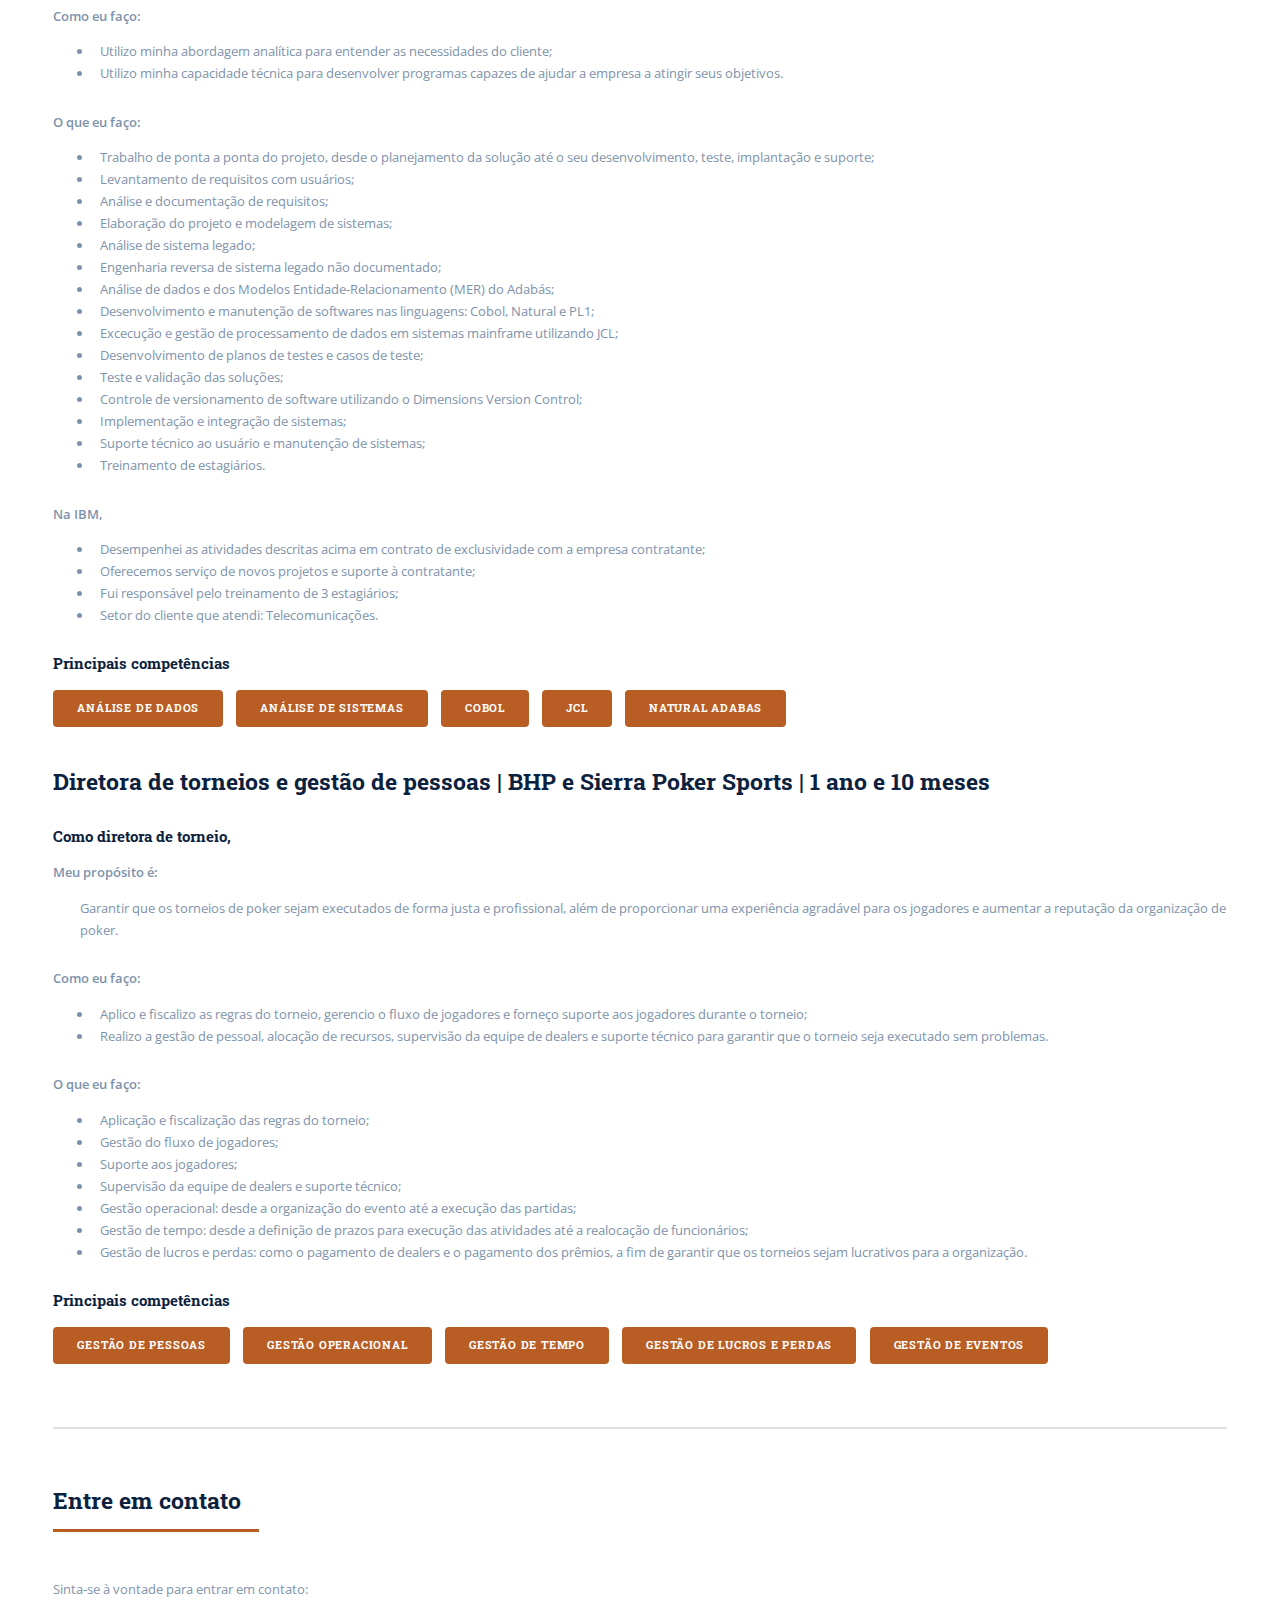
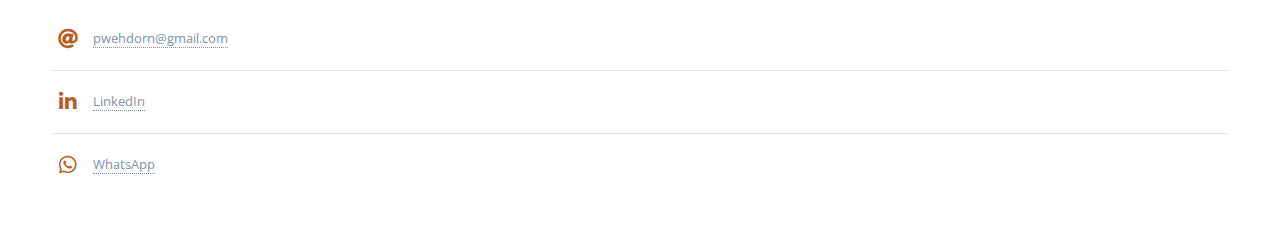
==== commit dd67c7eb: "feat: Habilidades Matemática e estatística" ====
--- a/index.html
+++ b/index.html
@@ -156,11 +156,13 @@
               <article>
                 <span class="icon solid fa-code"></span>
                 <div class="content">
-                  <h3>Linguagens de Programação</h3>
+                  <h3>Desenvolvimento e Programação</h3>
                   <ul>
                     <li><b>Python</b> com foco em dados;</li>
                     <li><b>R</b> com foco em análise estatística;</li>
-                    <li><b>SQL</b> para ETL (Extração, Transformação e Carga).</li>
+                    <li><b>SQL</b> para extração e manipulação de dados;</li>
+                    <li><b>Controle de Versão</b>: Git, GitHub, GitLab, Git Flow (fluxo de trabalho com branches);</li>
+                    <li><b>Ambientes Virtuais</b>: Virtualenv, Conda, Docker.</li>
                   </ul>
                 </div>
               </article>
@@ -174,7 +176,6 @@
                     <li><b>Banco de Dados NoSQL</b>: MongoDB, Cassandra;</li>
                     <li><b>ETL & Pipelines de Dados</b>;</li>
                     <li><b>Big Data</b>: Databricks, Spark;</li>
-                    <li><b>Ambientes Virtuais</b>: Virtualenv, Conda, Docker;</li>
                     <li><b>Cloud Computing</b>: AWS, GCP, MS Azure, Heroku, Render;</li>
                     <li><b>MLflow</b>: Gerenciamento de experimentos, rastreamento de modelos e deploy.</li>
                   </ul>
@@ -184,11 +185,15 @@
               <article>
                 <span class="icon solid fa-cube"></span>
                 <div class="content">
-                  <h3>Estatística</h3>
-                  <ul>
-                    <li>Python com foco em análise de dados;</li>
-                    <li>SQL para extração de dados;</li>
-                    <li>Banco de Dados SQLite, MySQL, Oracle, MongoDB e Cassandra.</li>
+                  <h3>Matemática e Estatística</h3>
+                  <ul>
+                    <li>Estatística descritiva;</li>
+                    <li>Estatística inferencial;</li>
+                    <li>Teste de hipóteses;</li>
+                    <li>Testes estatísticos;</li>
+                    <li>Distribuições estatísticas;</li>
+                    <li>Cálculo: Derivadas e Integrais;</li>
+                    <li>Álgebra Linear: Vetores e matrizes.</li>
                   </ul>
                 </div>
               </article>
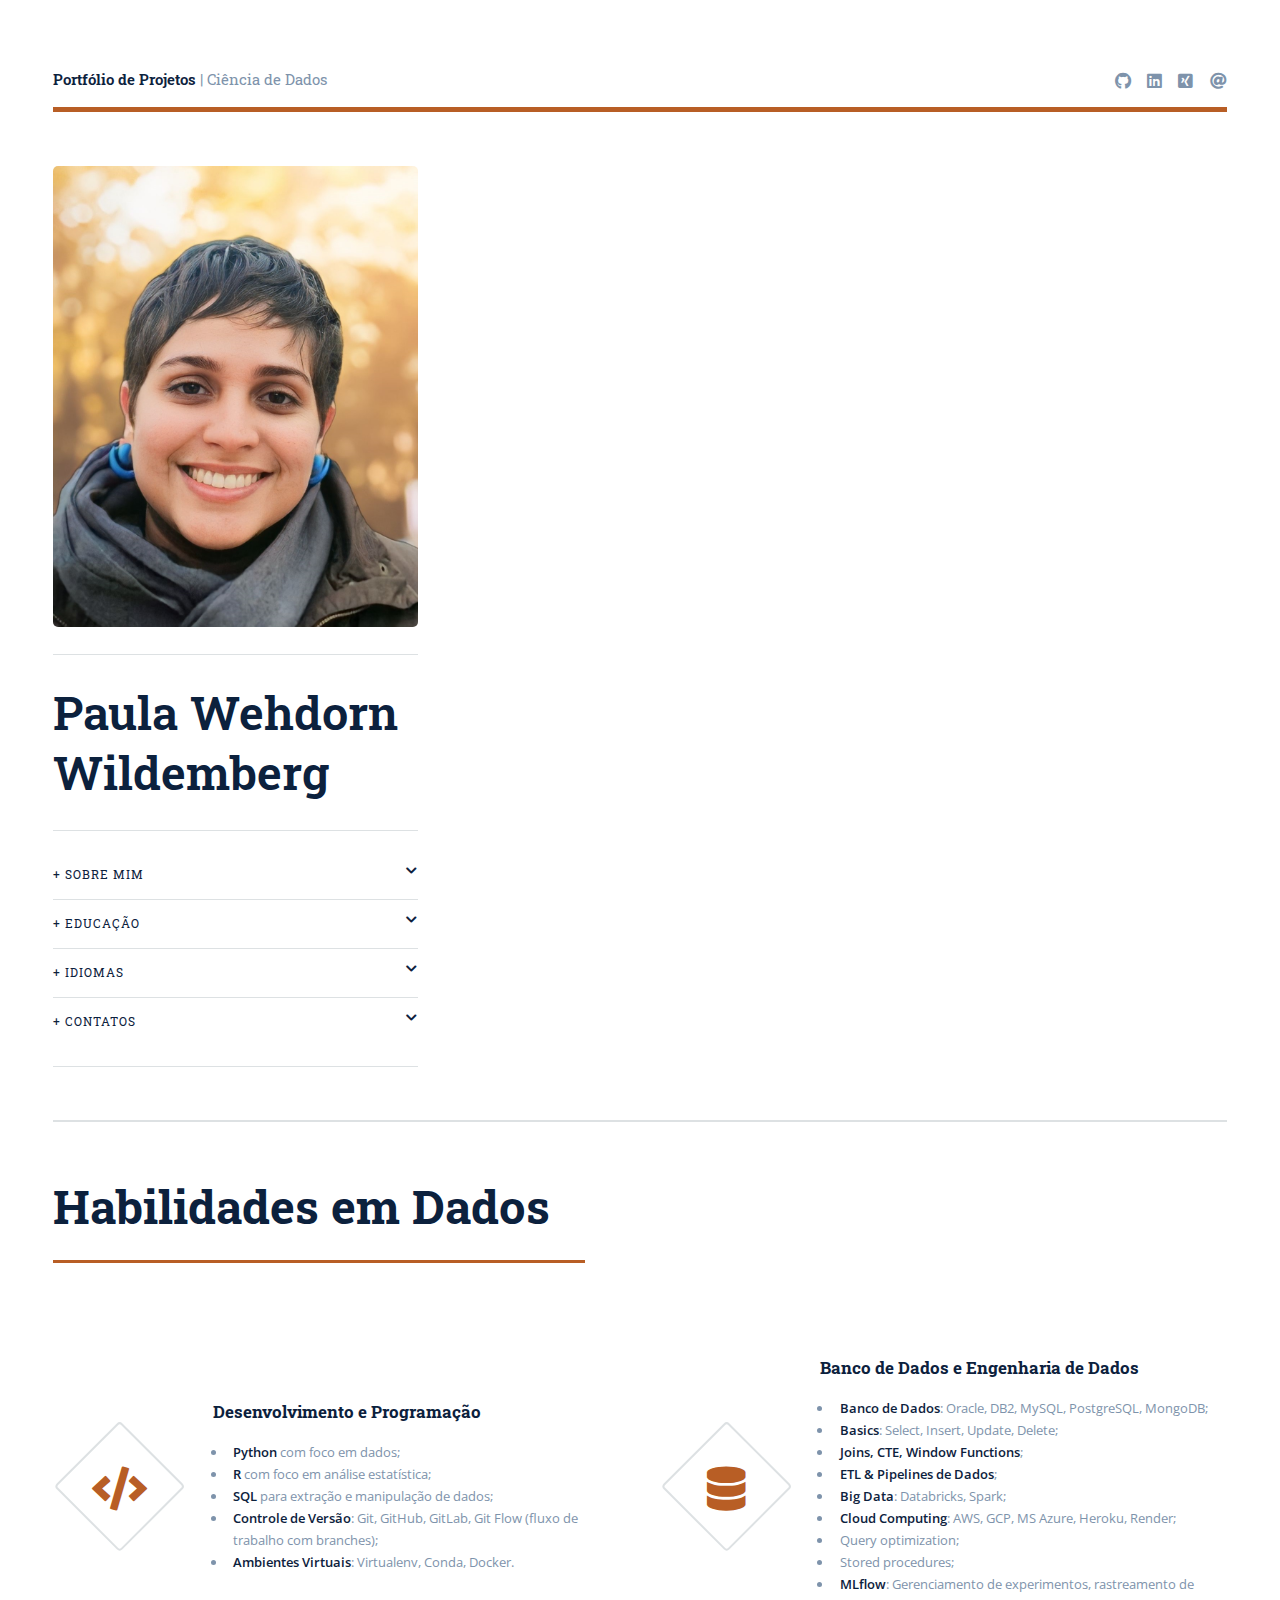
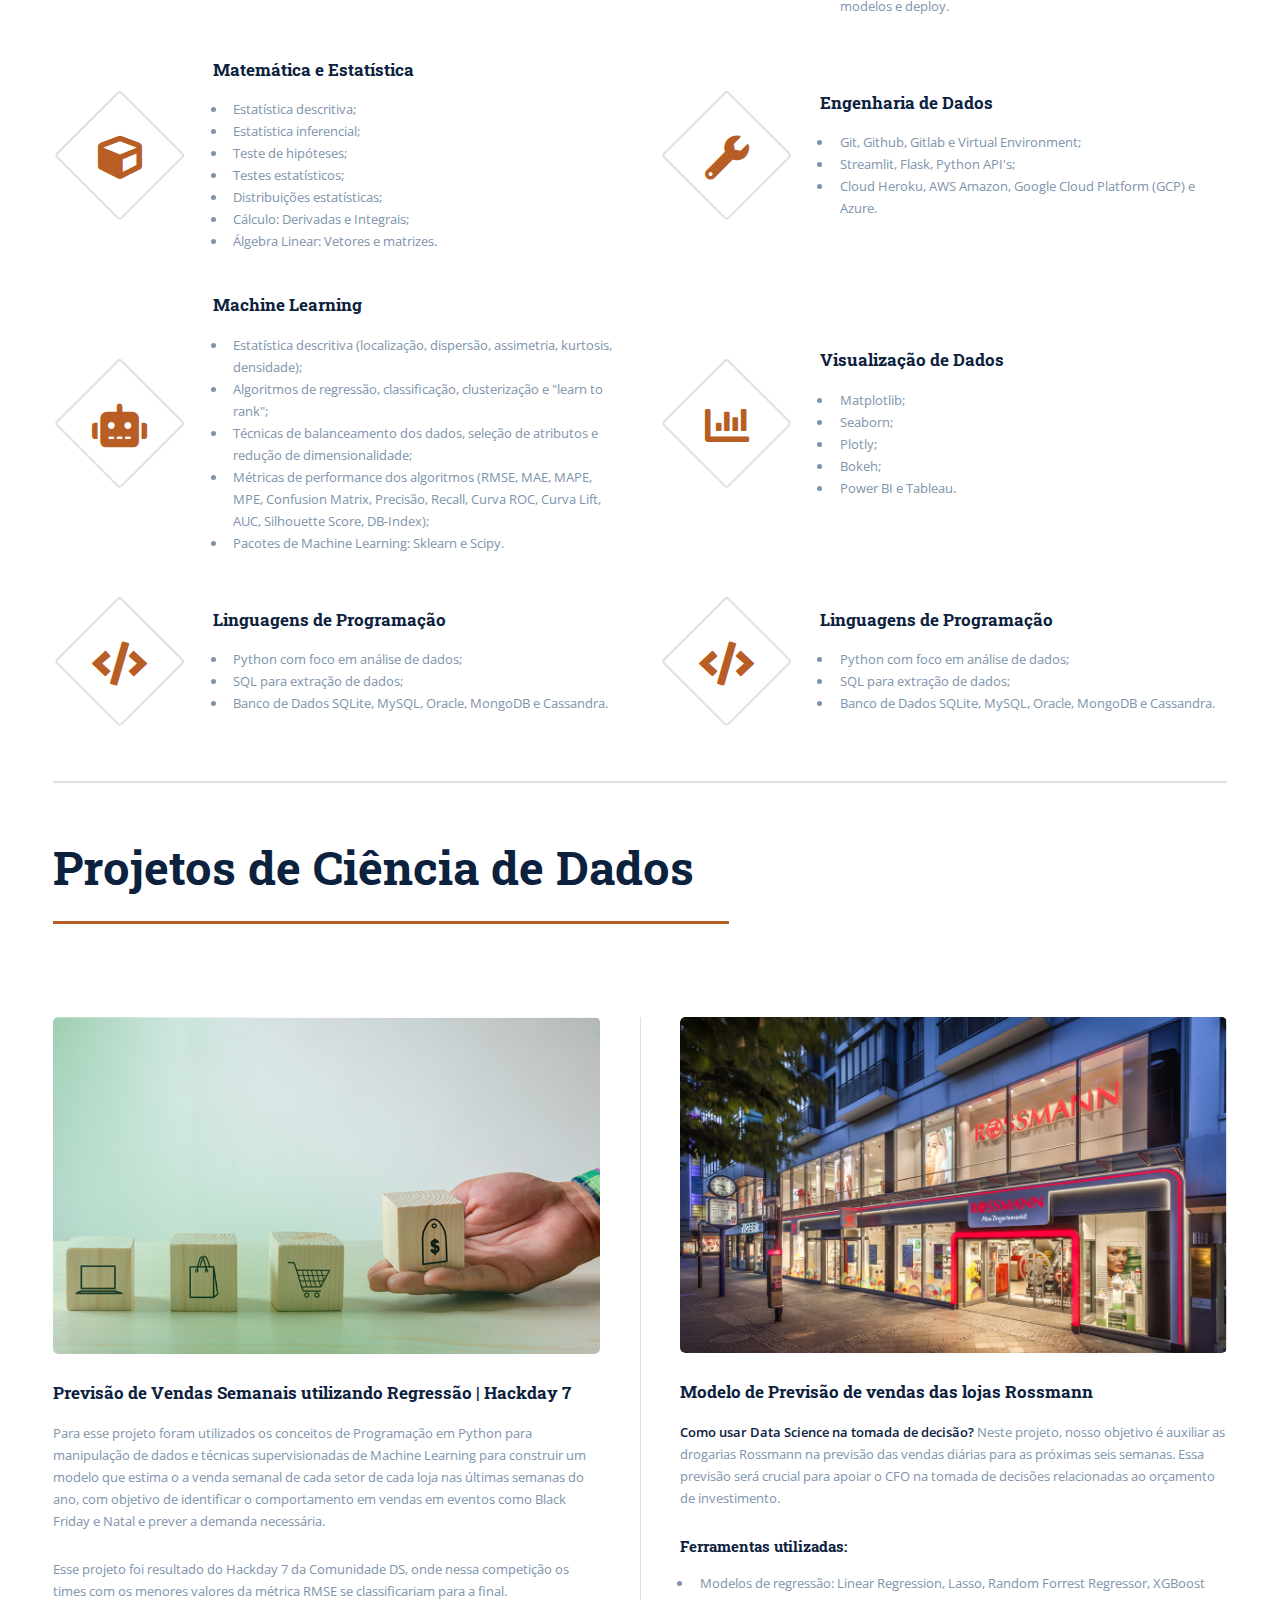
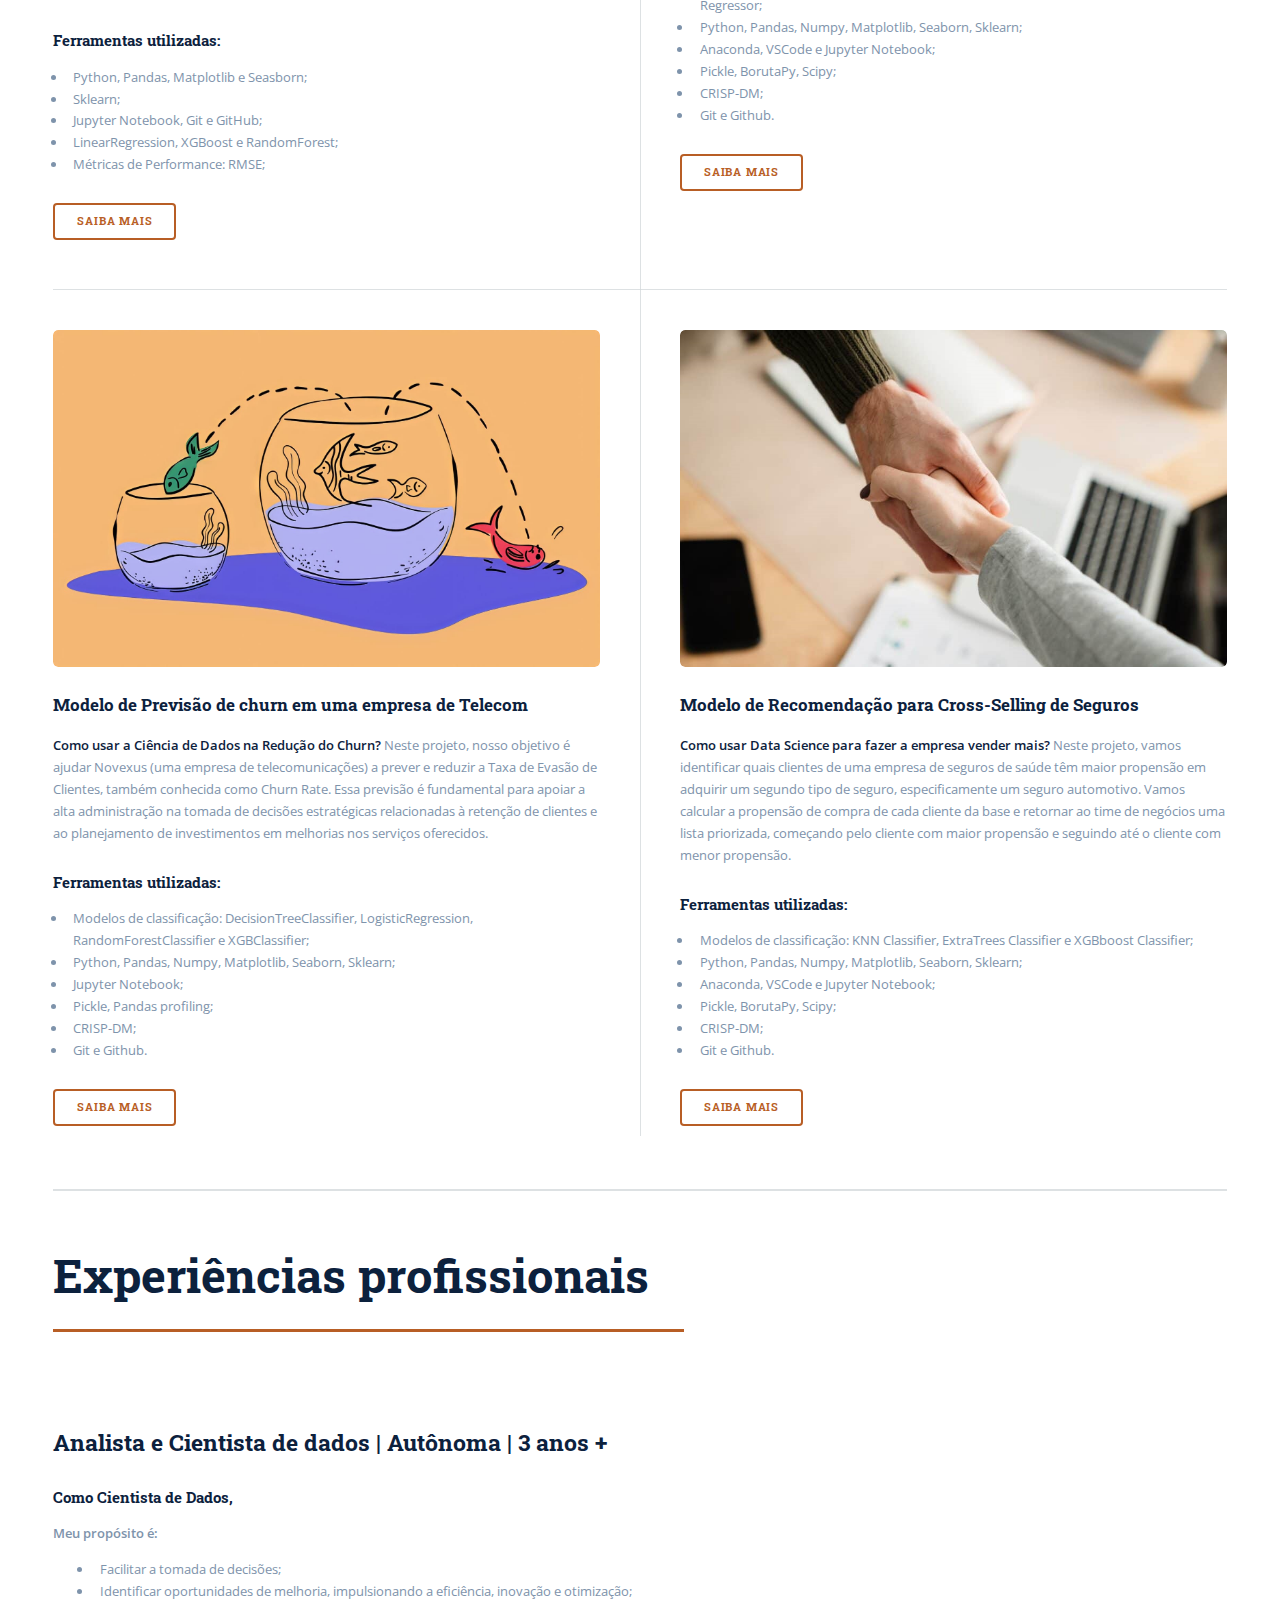
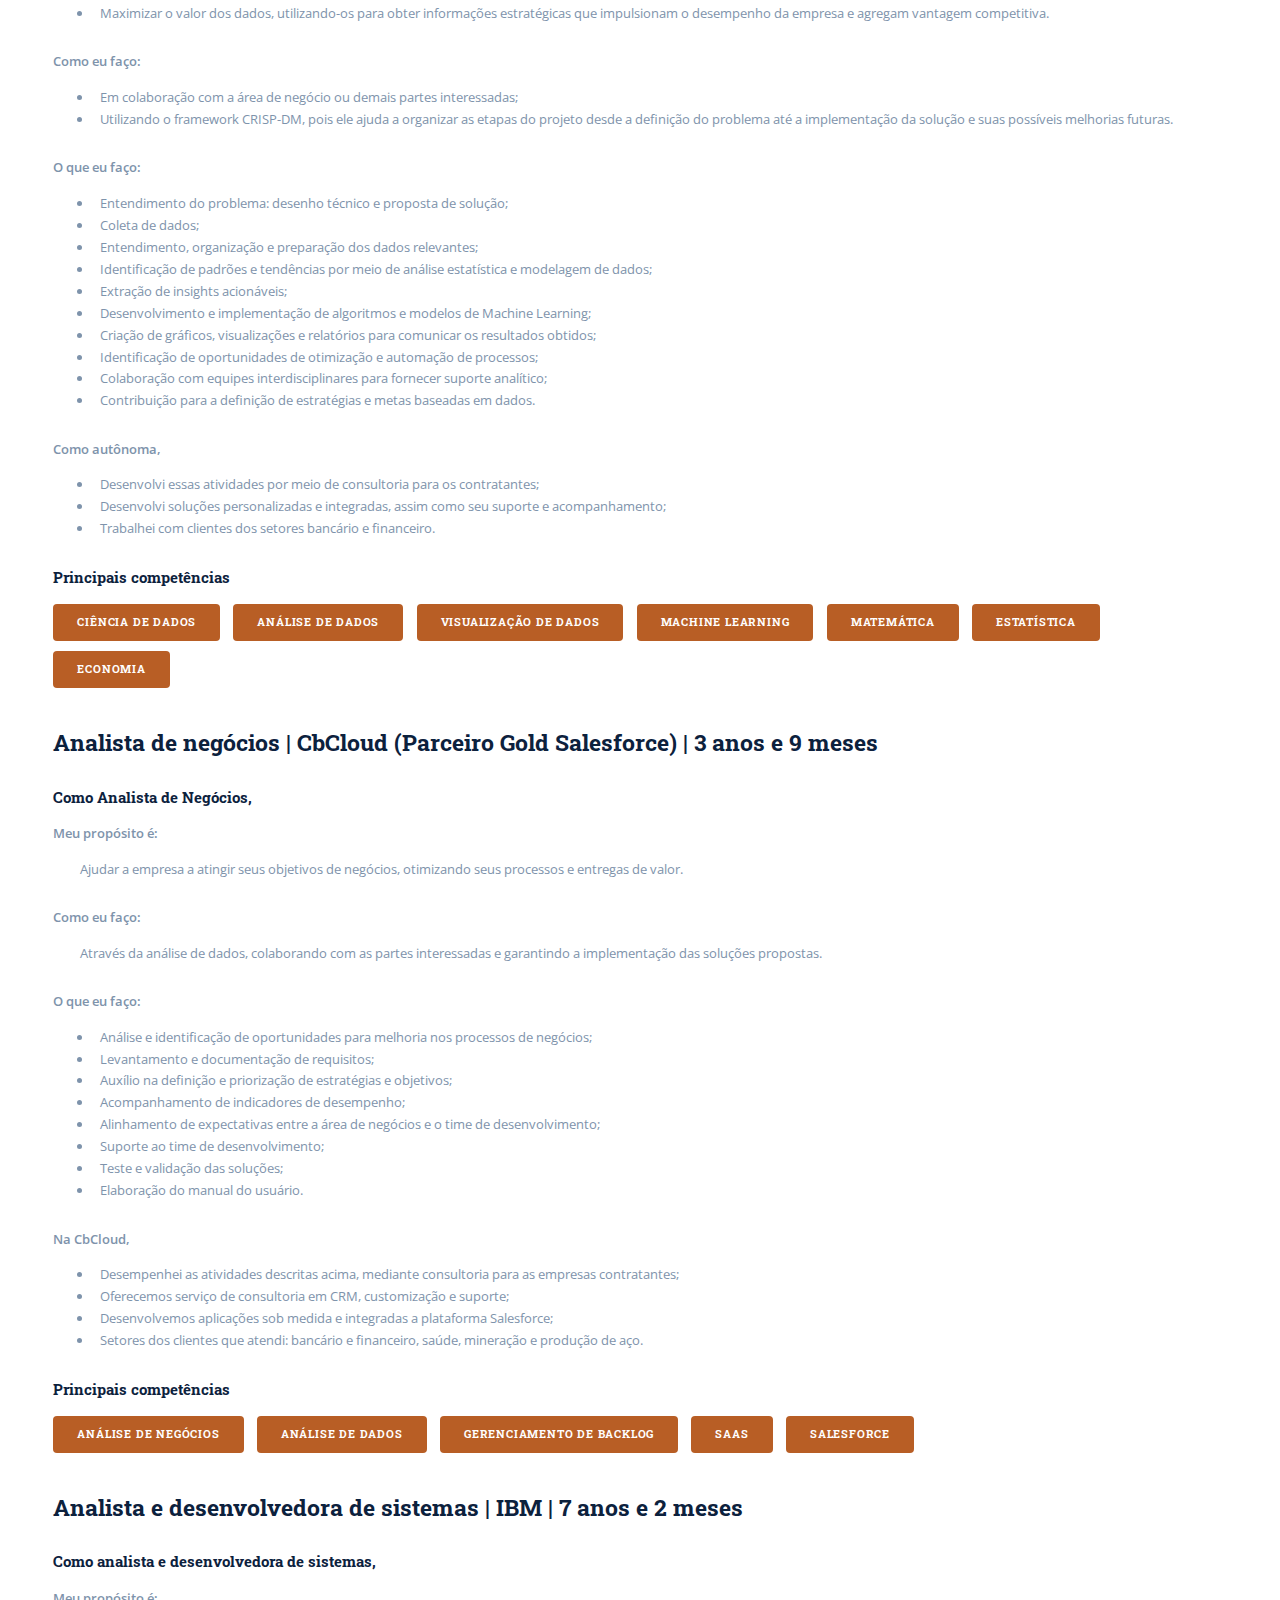
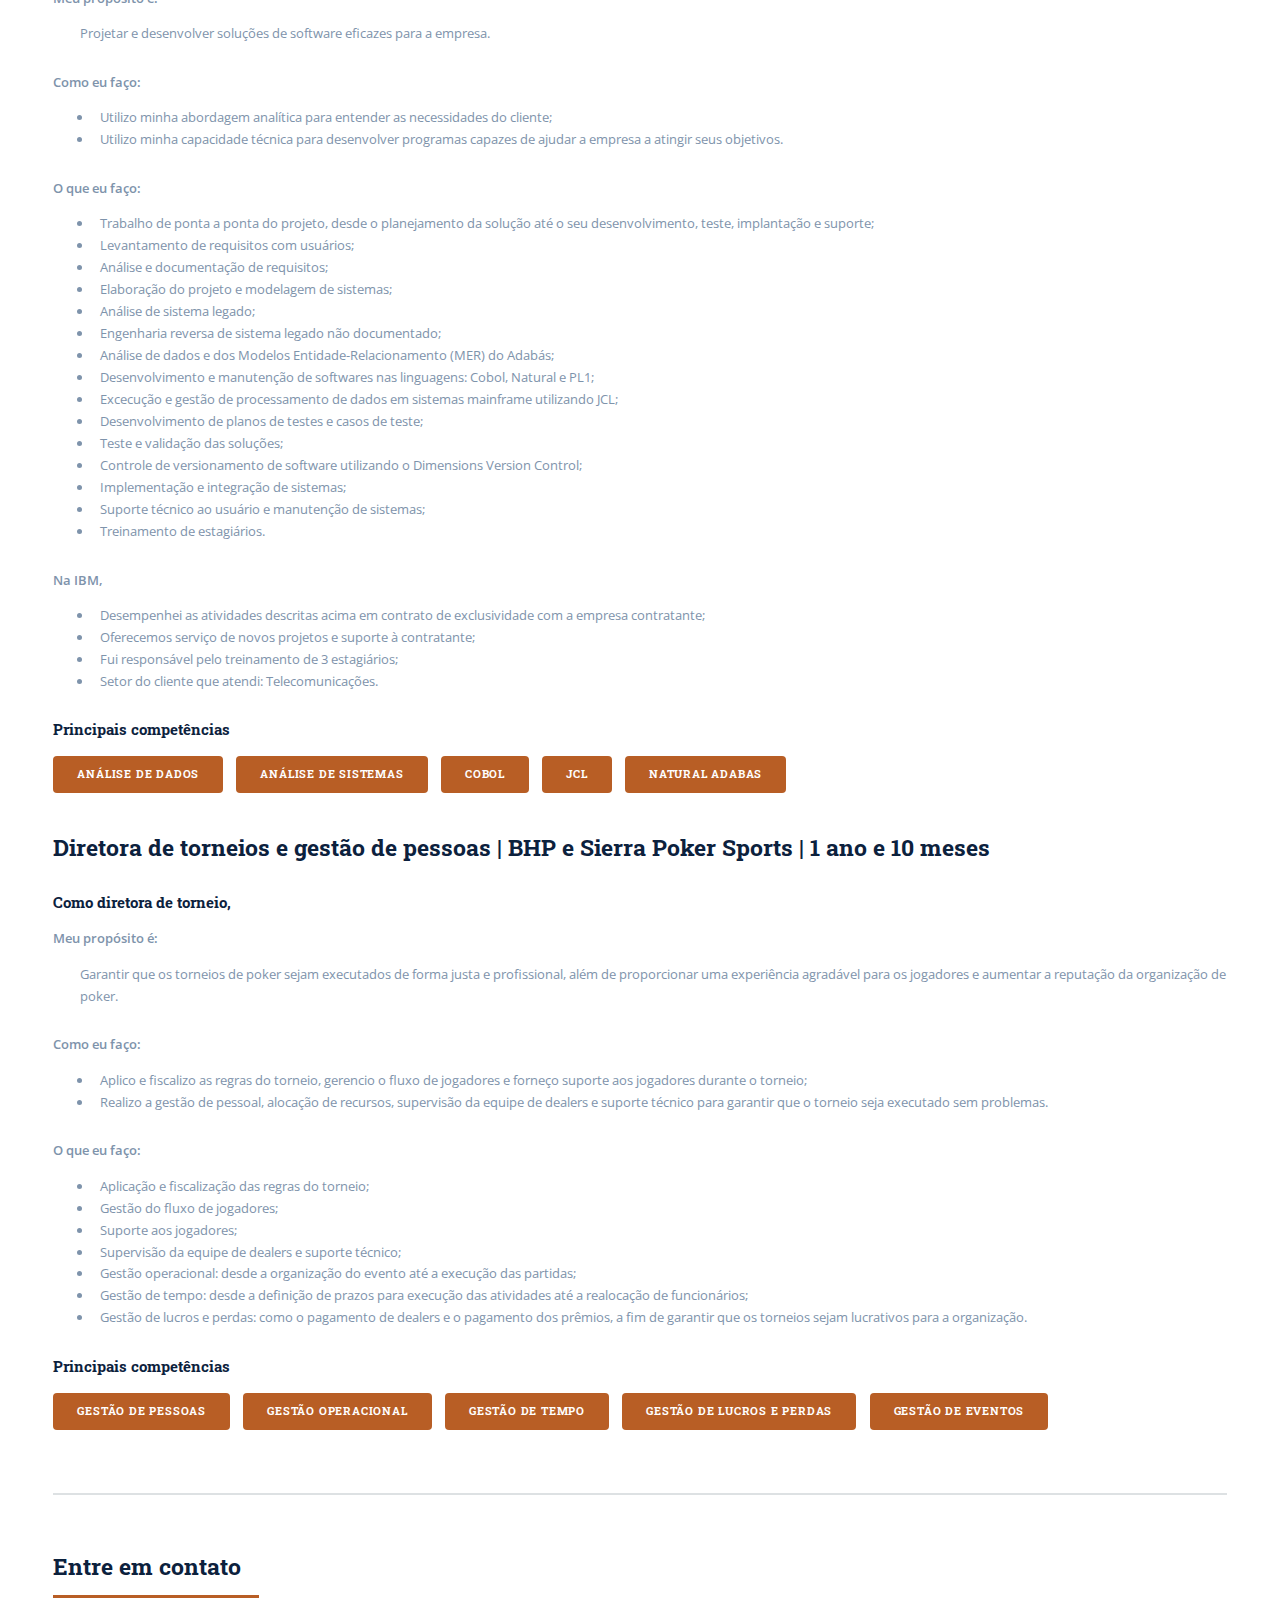
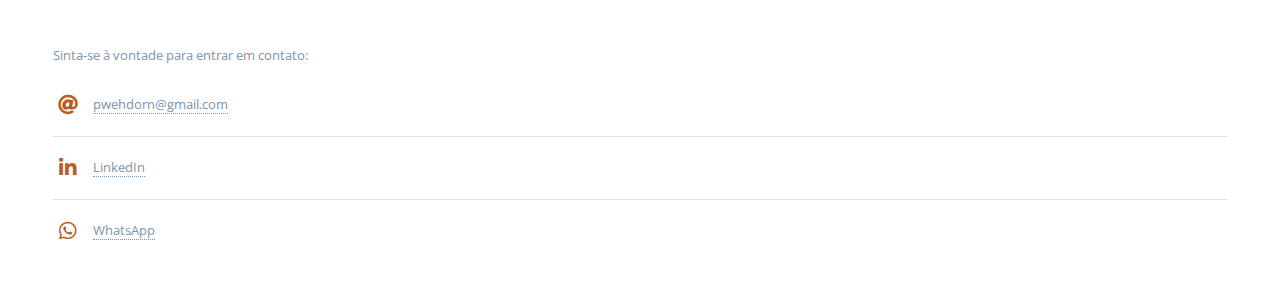
==== commit c745f99a: "feat: incluir parcialmente BD" ====
--- a/index.html
+++ b/index.html
@@ -172,11 +172,14 @@
                 <div class="content">
                   <h3>Banco de Dados e Engenharia de Dados</h3>
                   <ul>
-                    <li><b>Banco de Dados Relacionais</b>: MySQL, PostgreSQL, Oracle;</li>
-                    <li><b>Banco de Dados NoSQL</b>: MongoDB, Cassandra;</li>
+                    <li><b>Banco de Dados</b>: Oracle, DB2, MySQL, PostgreSQL, MongoDB;</li>
+                    <li><b>Basics</b>: Select, Insert, Update, Delete;</li>
+                    <li><b>Joins, CTE, Window Functions</b>;</li>
                     <li><b>ETL & Pipelines de Dados</b>;</li>
                     <li><b>Big Data</b>: Databricks, Spark;</li>
                     <li><b>Cloud Computing</b>: AWS, GCP, MS Azure, Heroku, Render;</li>
+                    <li>Query optimization;</li>
+                    <li>Stored procedures;</li>
                     <li><b>MLflow</b>: Gerenciamento de experimentos, rastreamento de modelos e deploy.</li>
                   </ul>
                 </div>
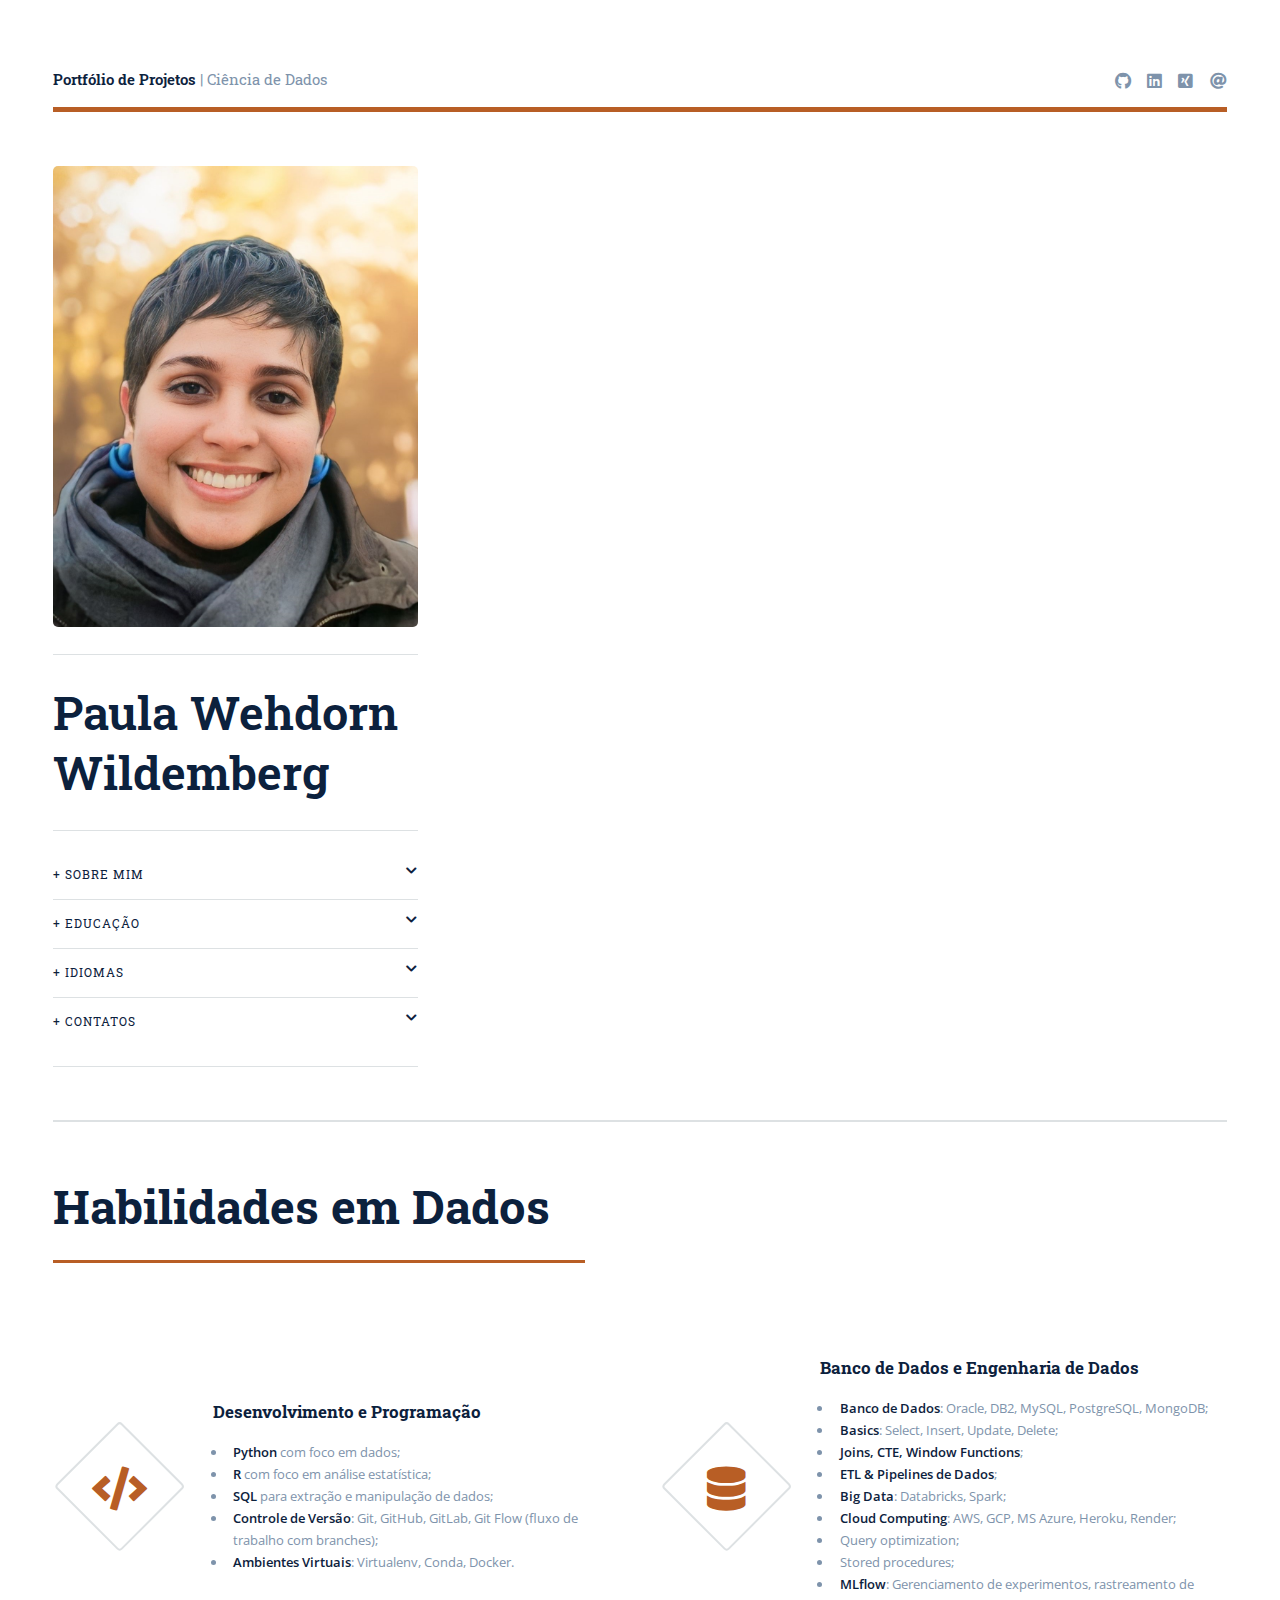
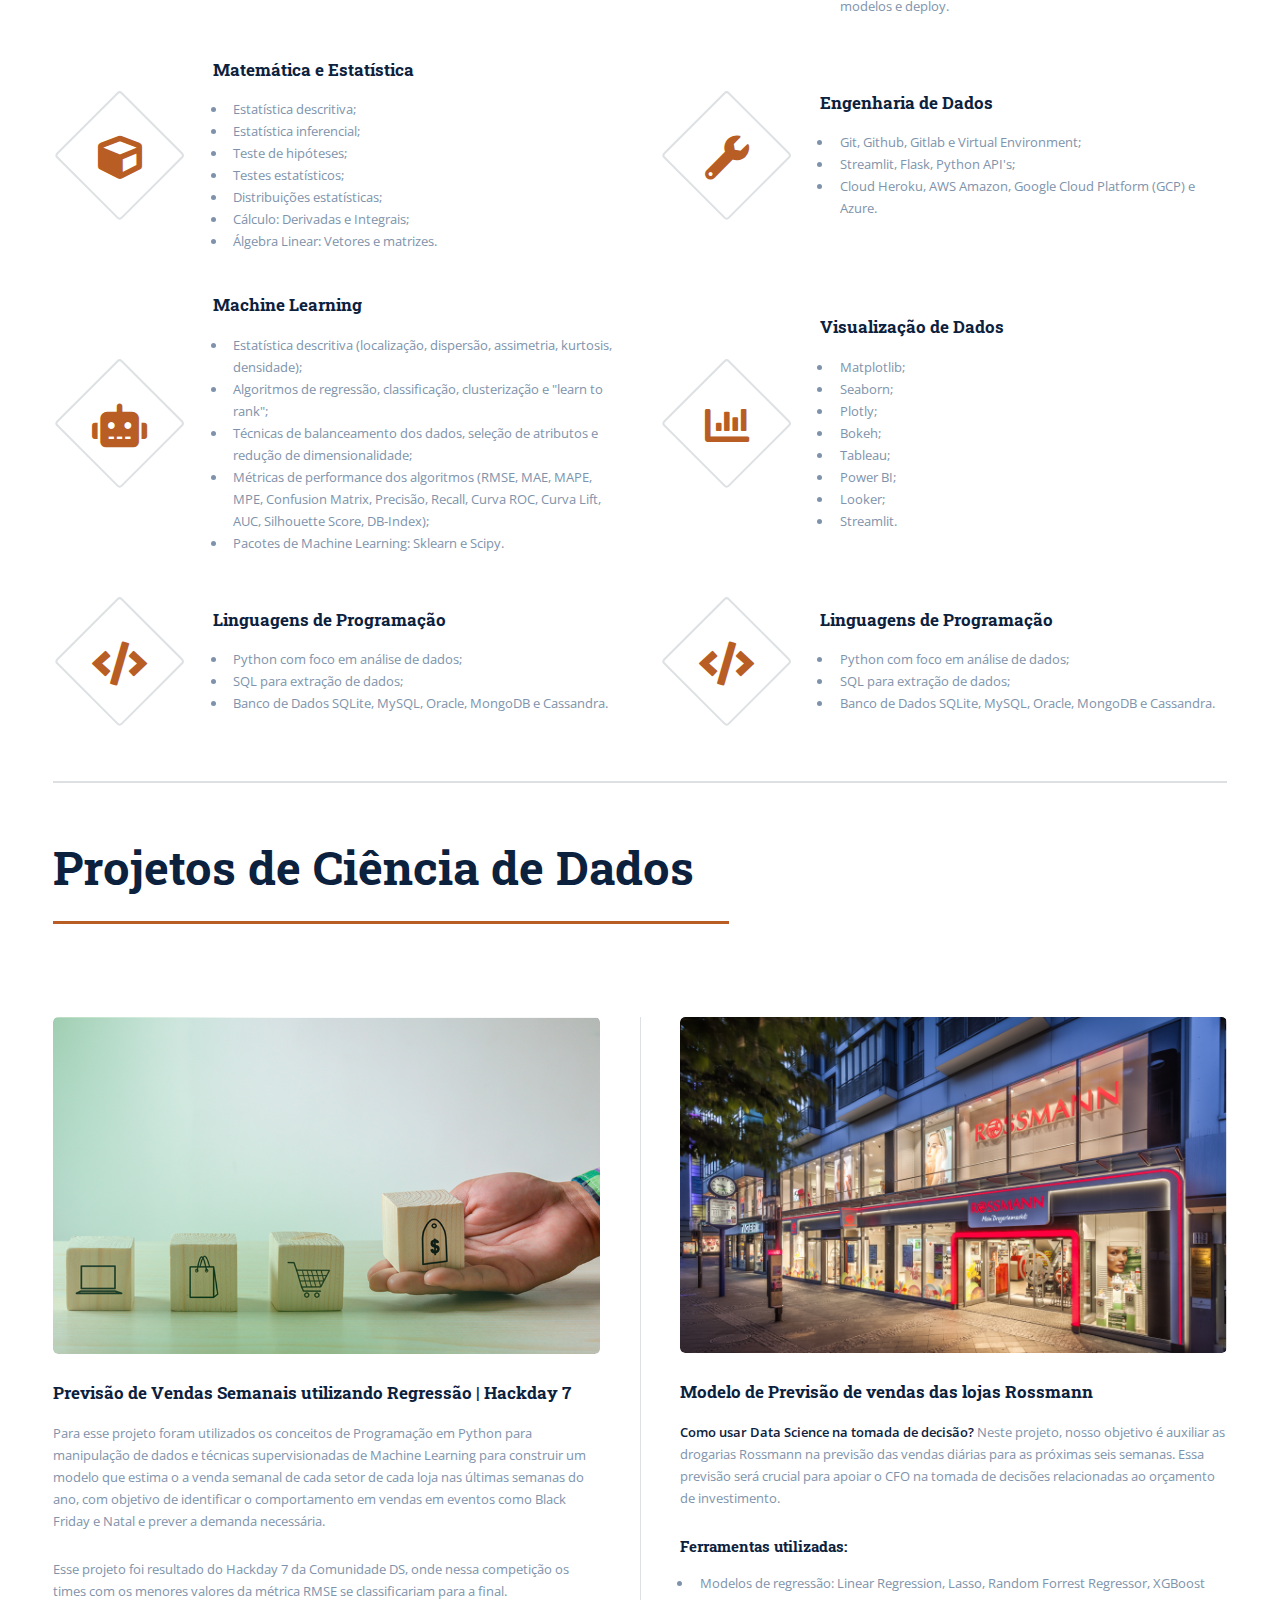
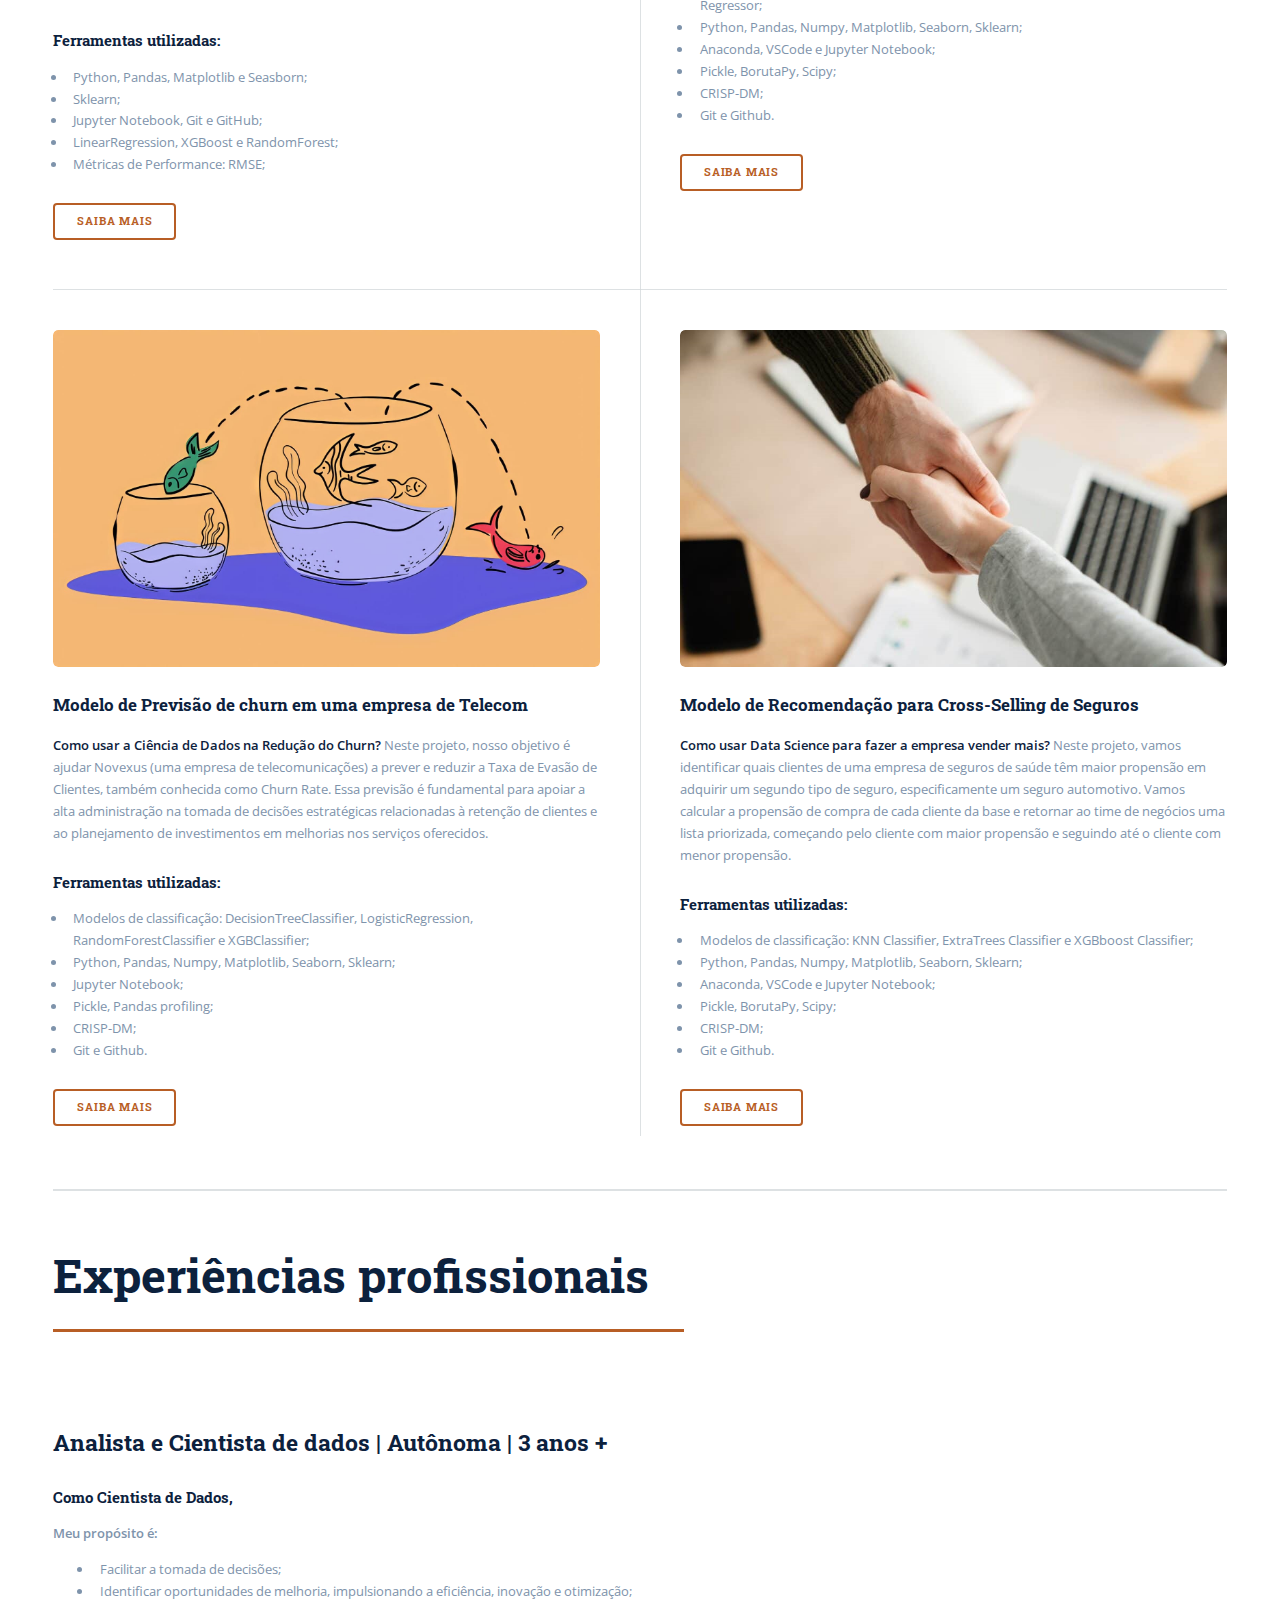
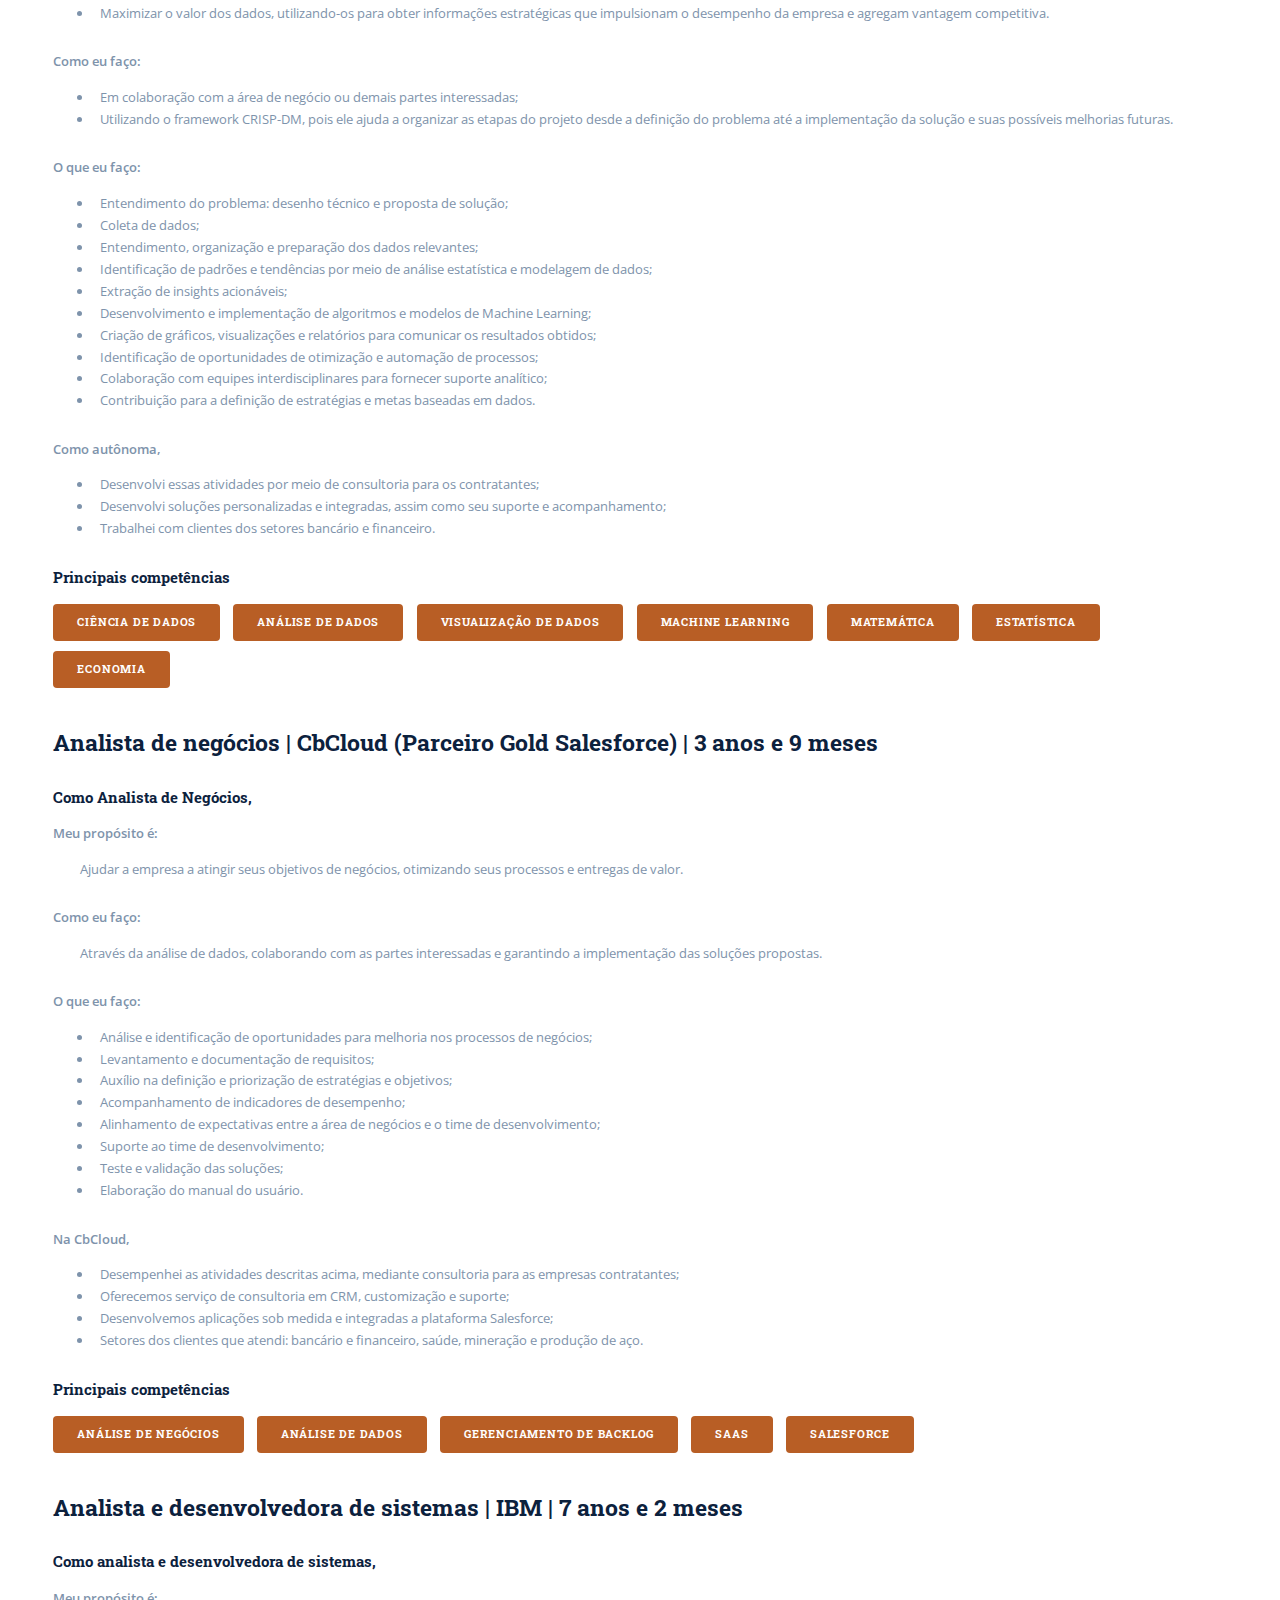
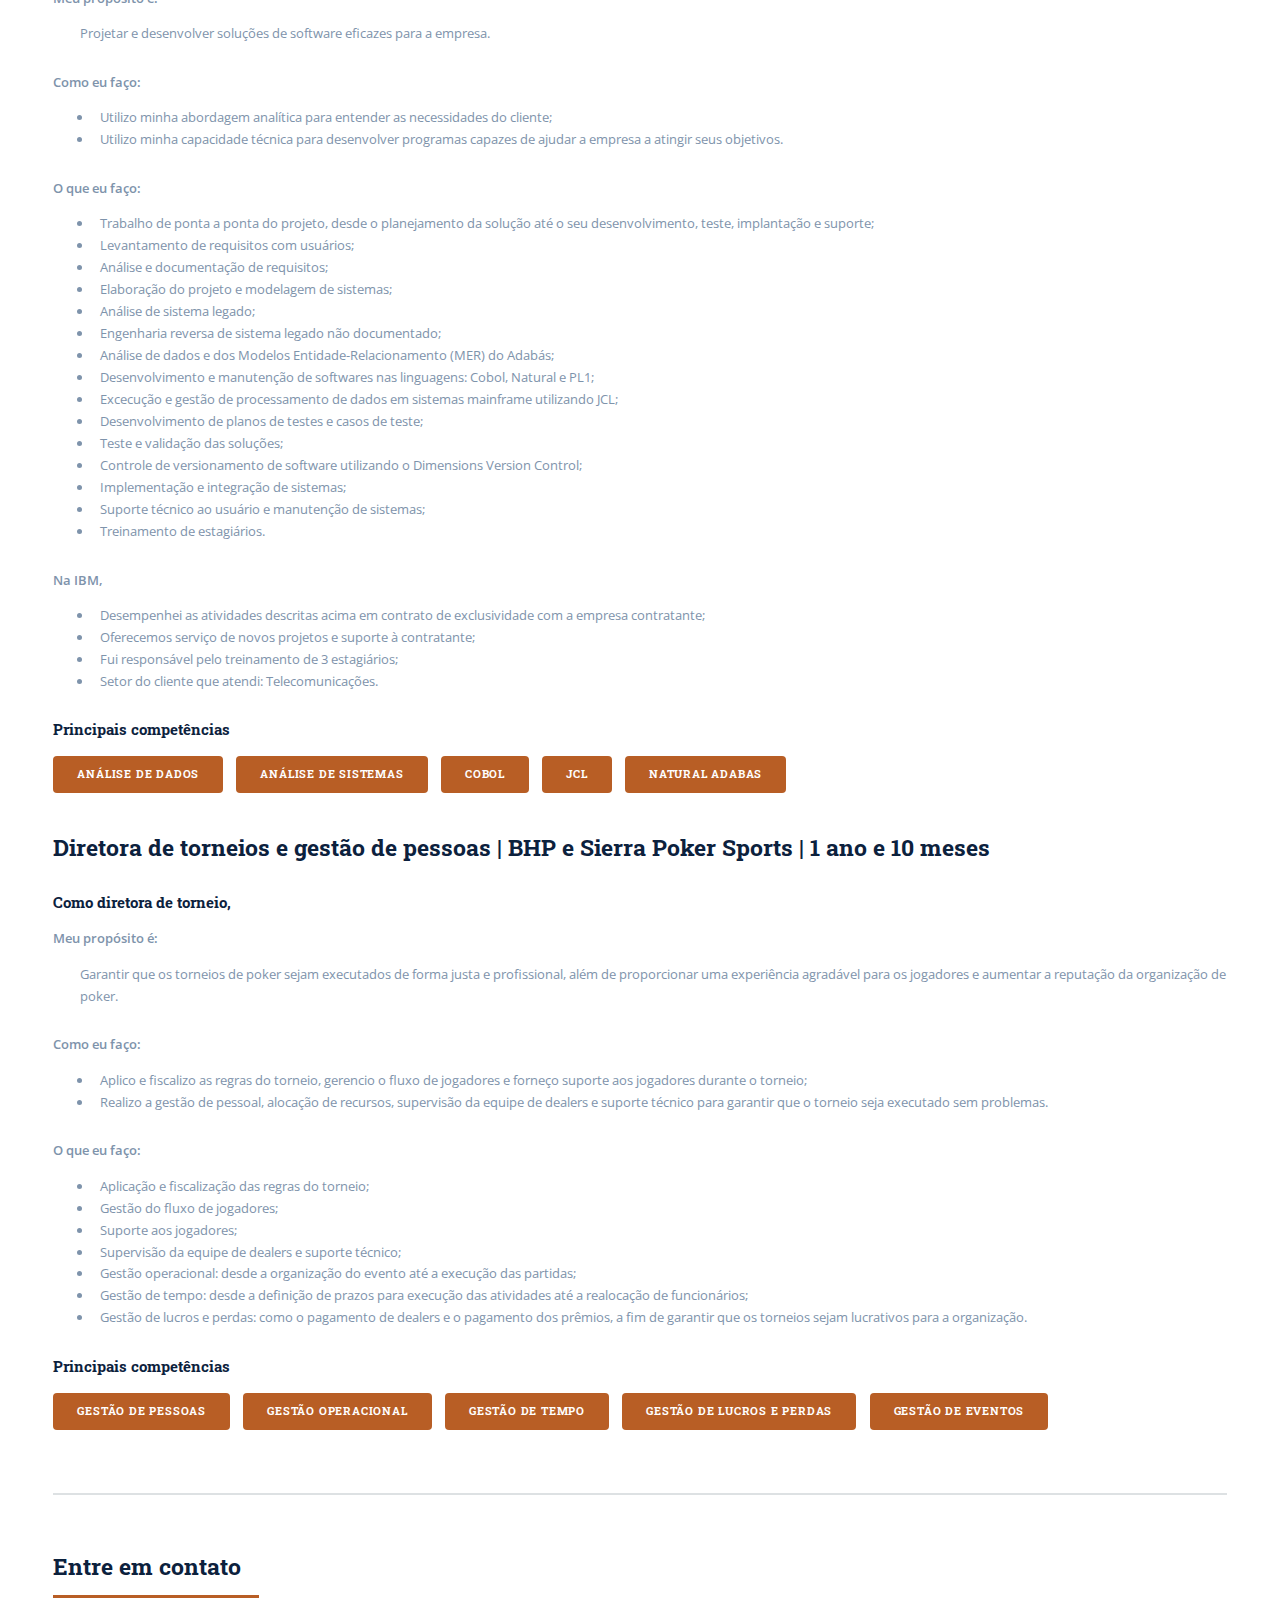
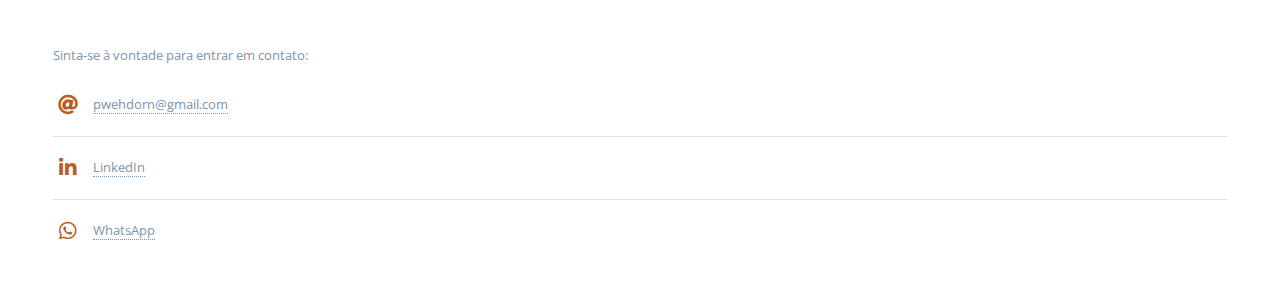
==== commit adcf0b52: "feat: habilidades incluir data viz" ====
--- a/index.html
+++ b/index.html
@@ -250,7 +250,10 @@
                     <li>Seaborn;</li>
                     <li>Plotly;</li>
                     <li>Bokeh;</li>
-                    <li>Power BI e Tableau.</li>
+                    <li>Tableau;</li>
+                    <li>Power BI;</li>
+                    <li>Looker;</li>
+                    <li>Streamlit.</li>
                   </ul>
                 </div>
               </article>
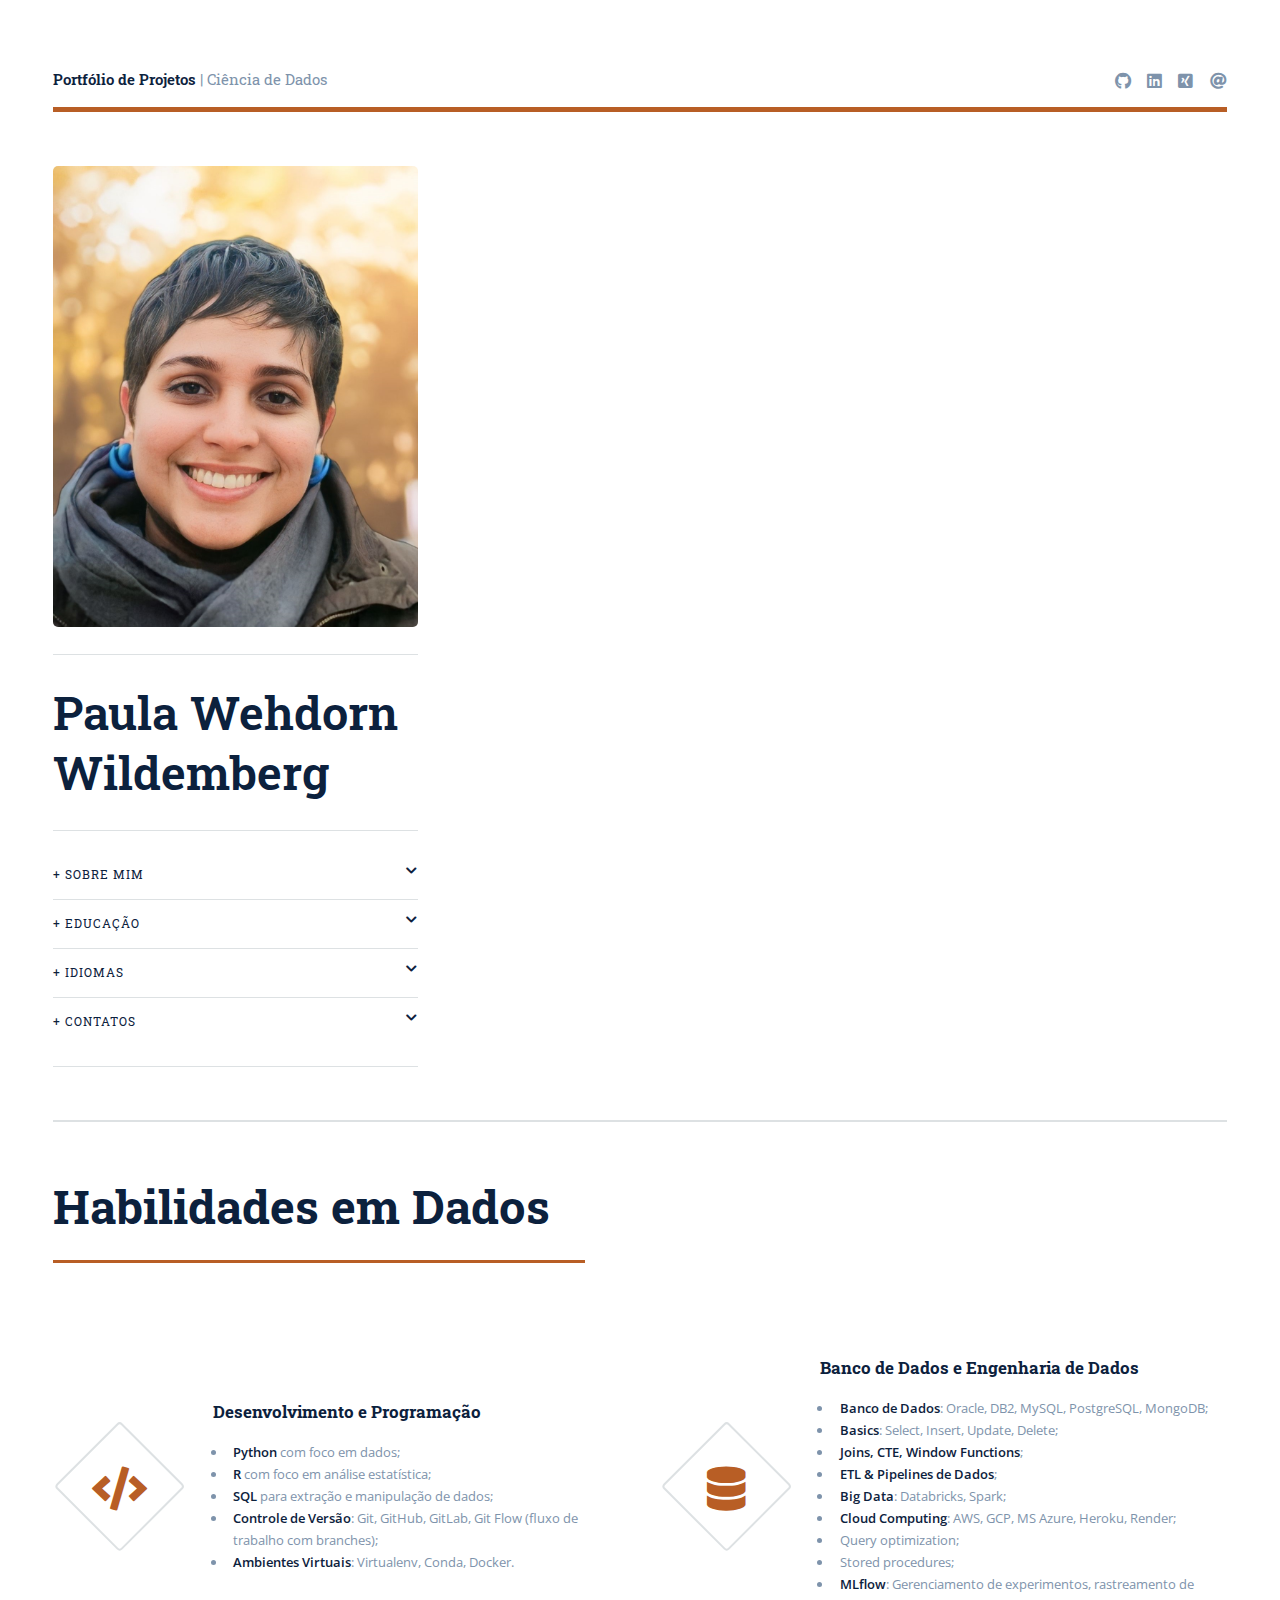
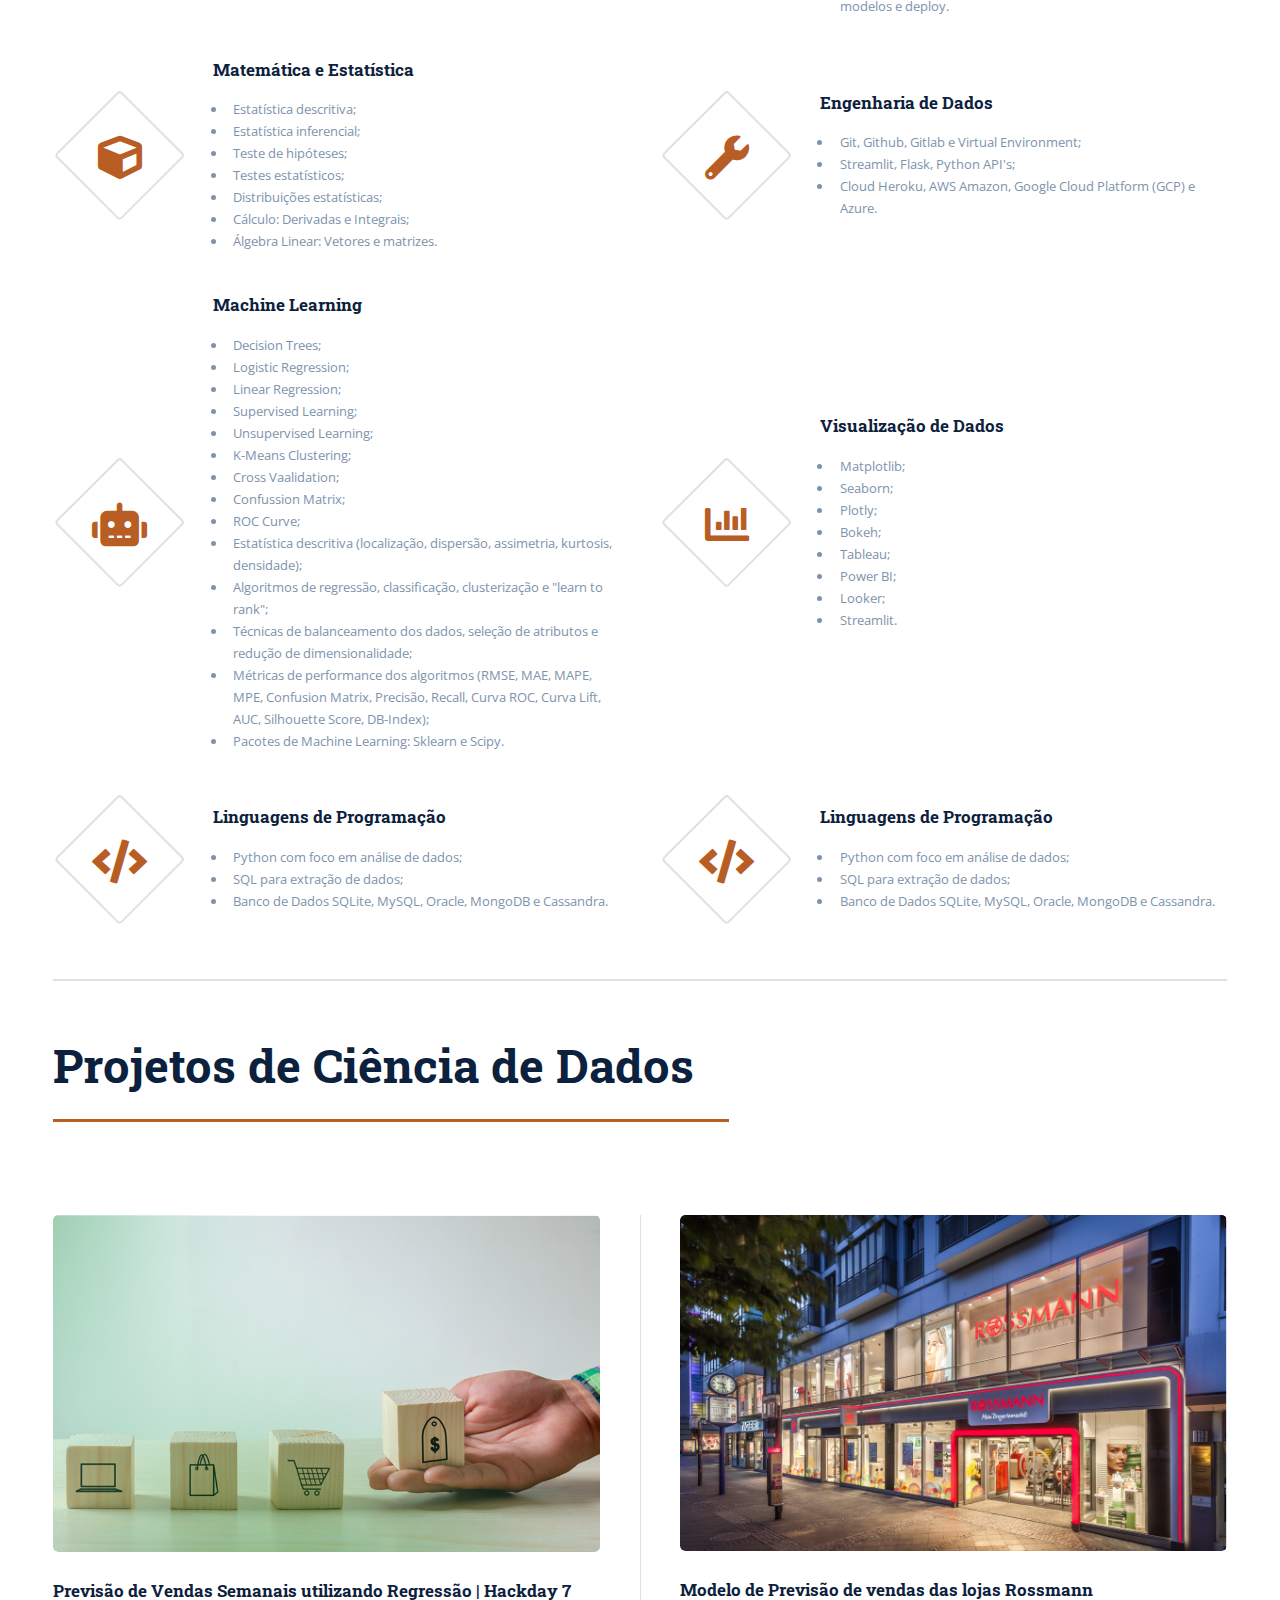
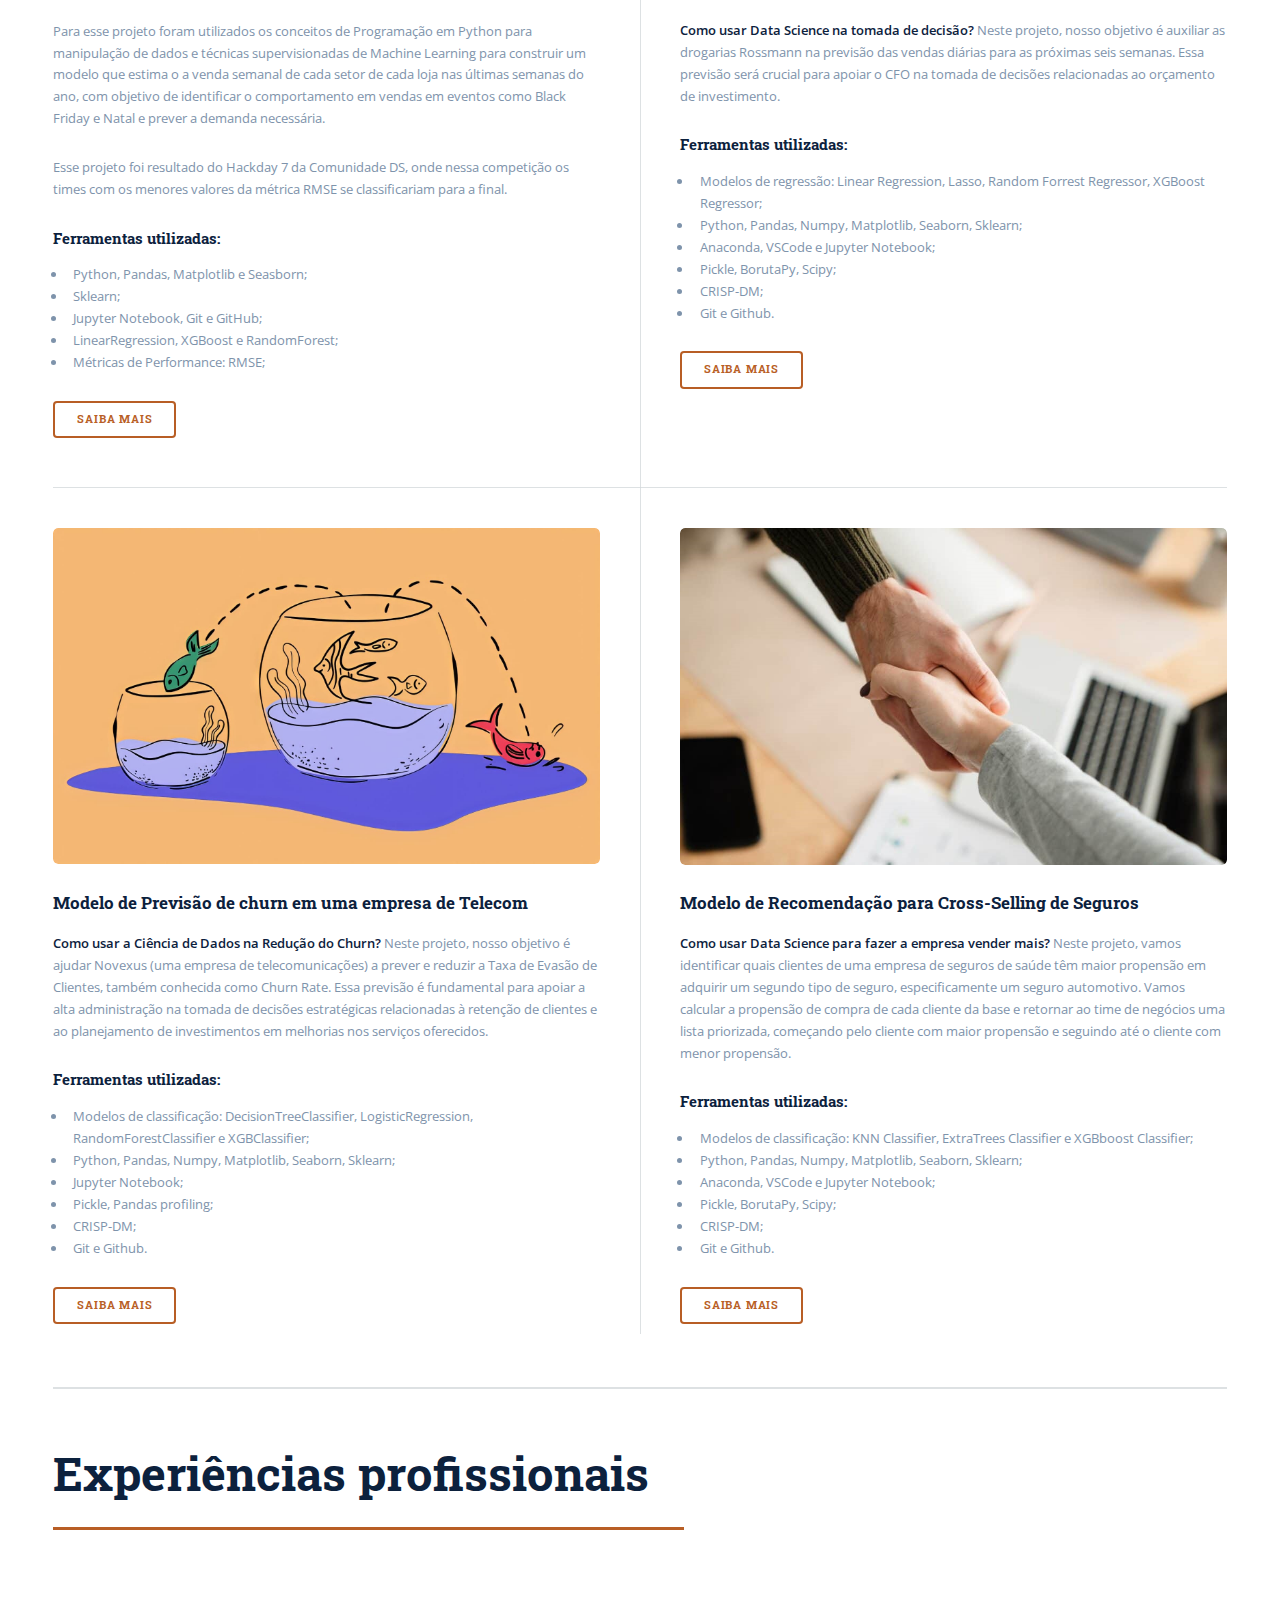
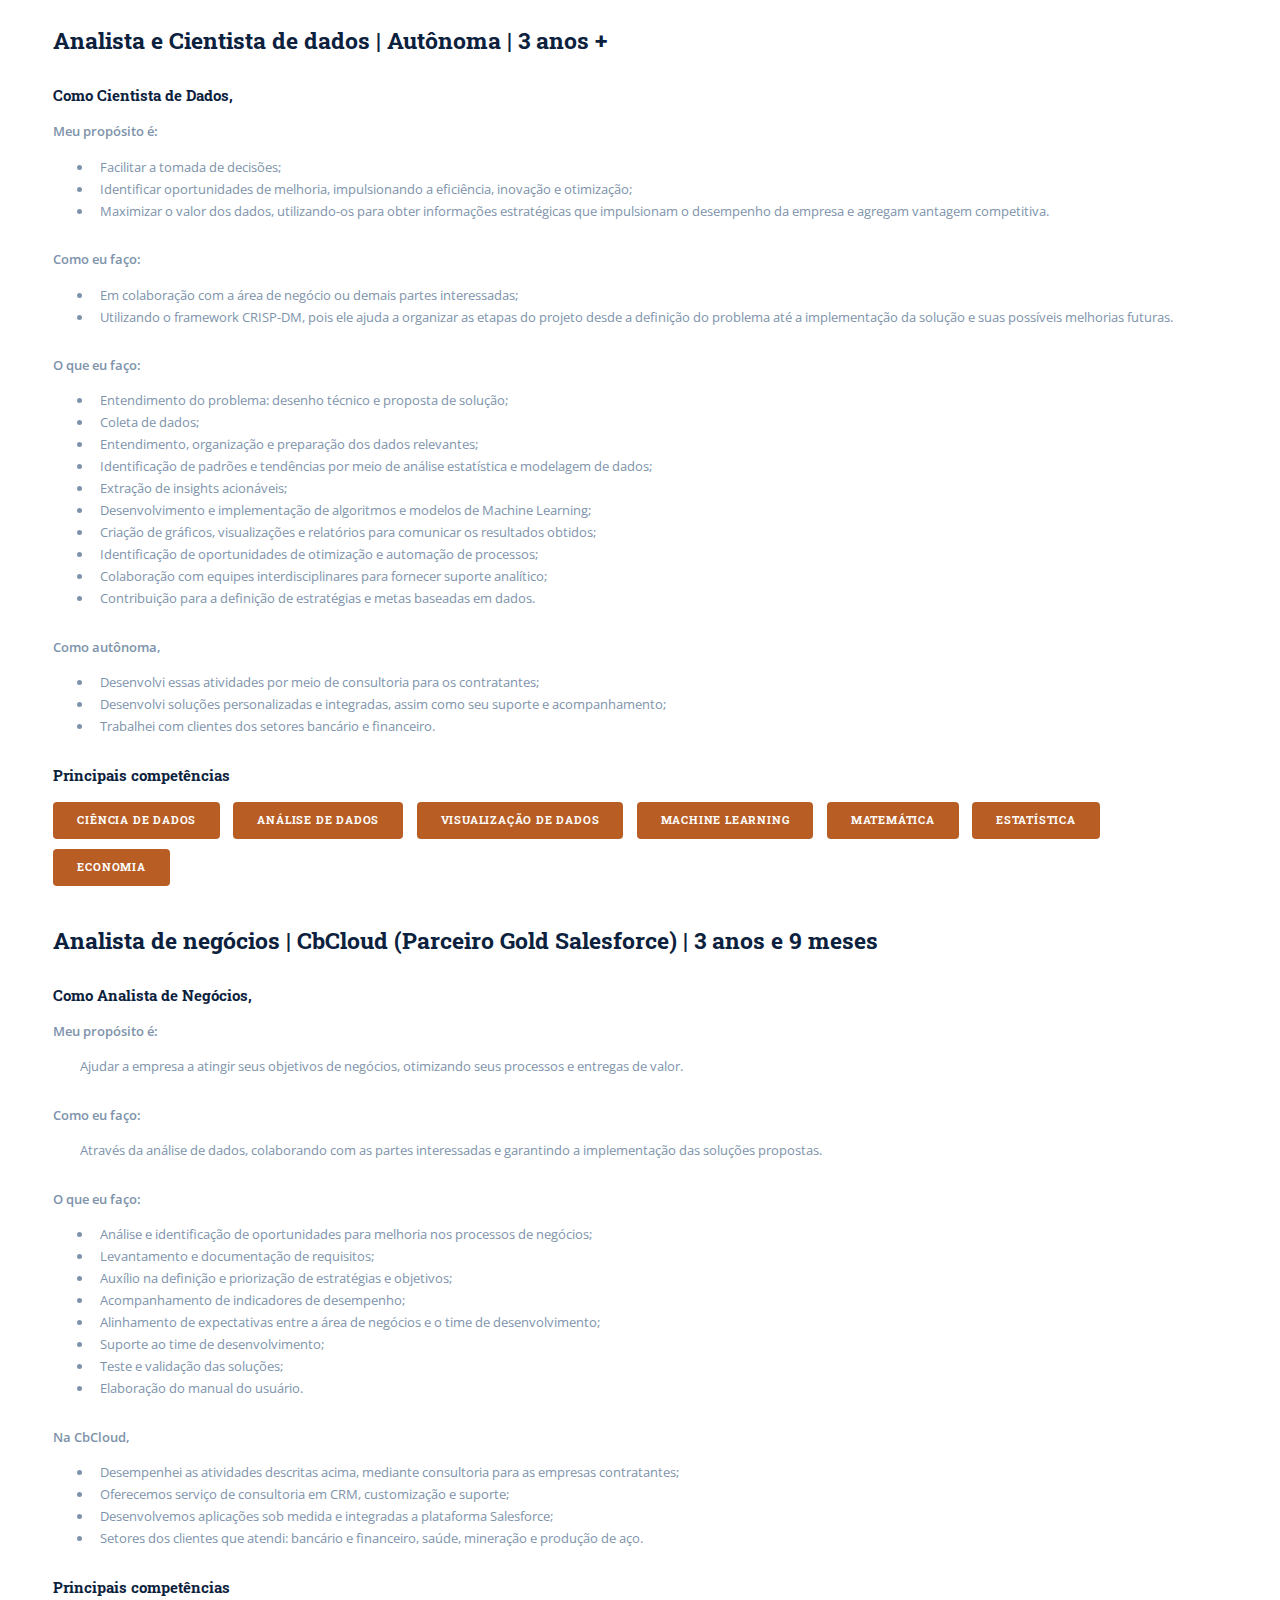
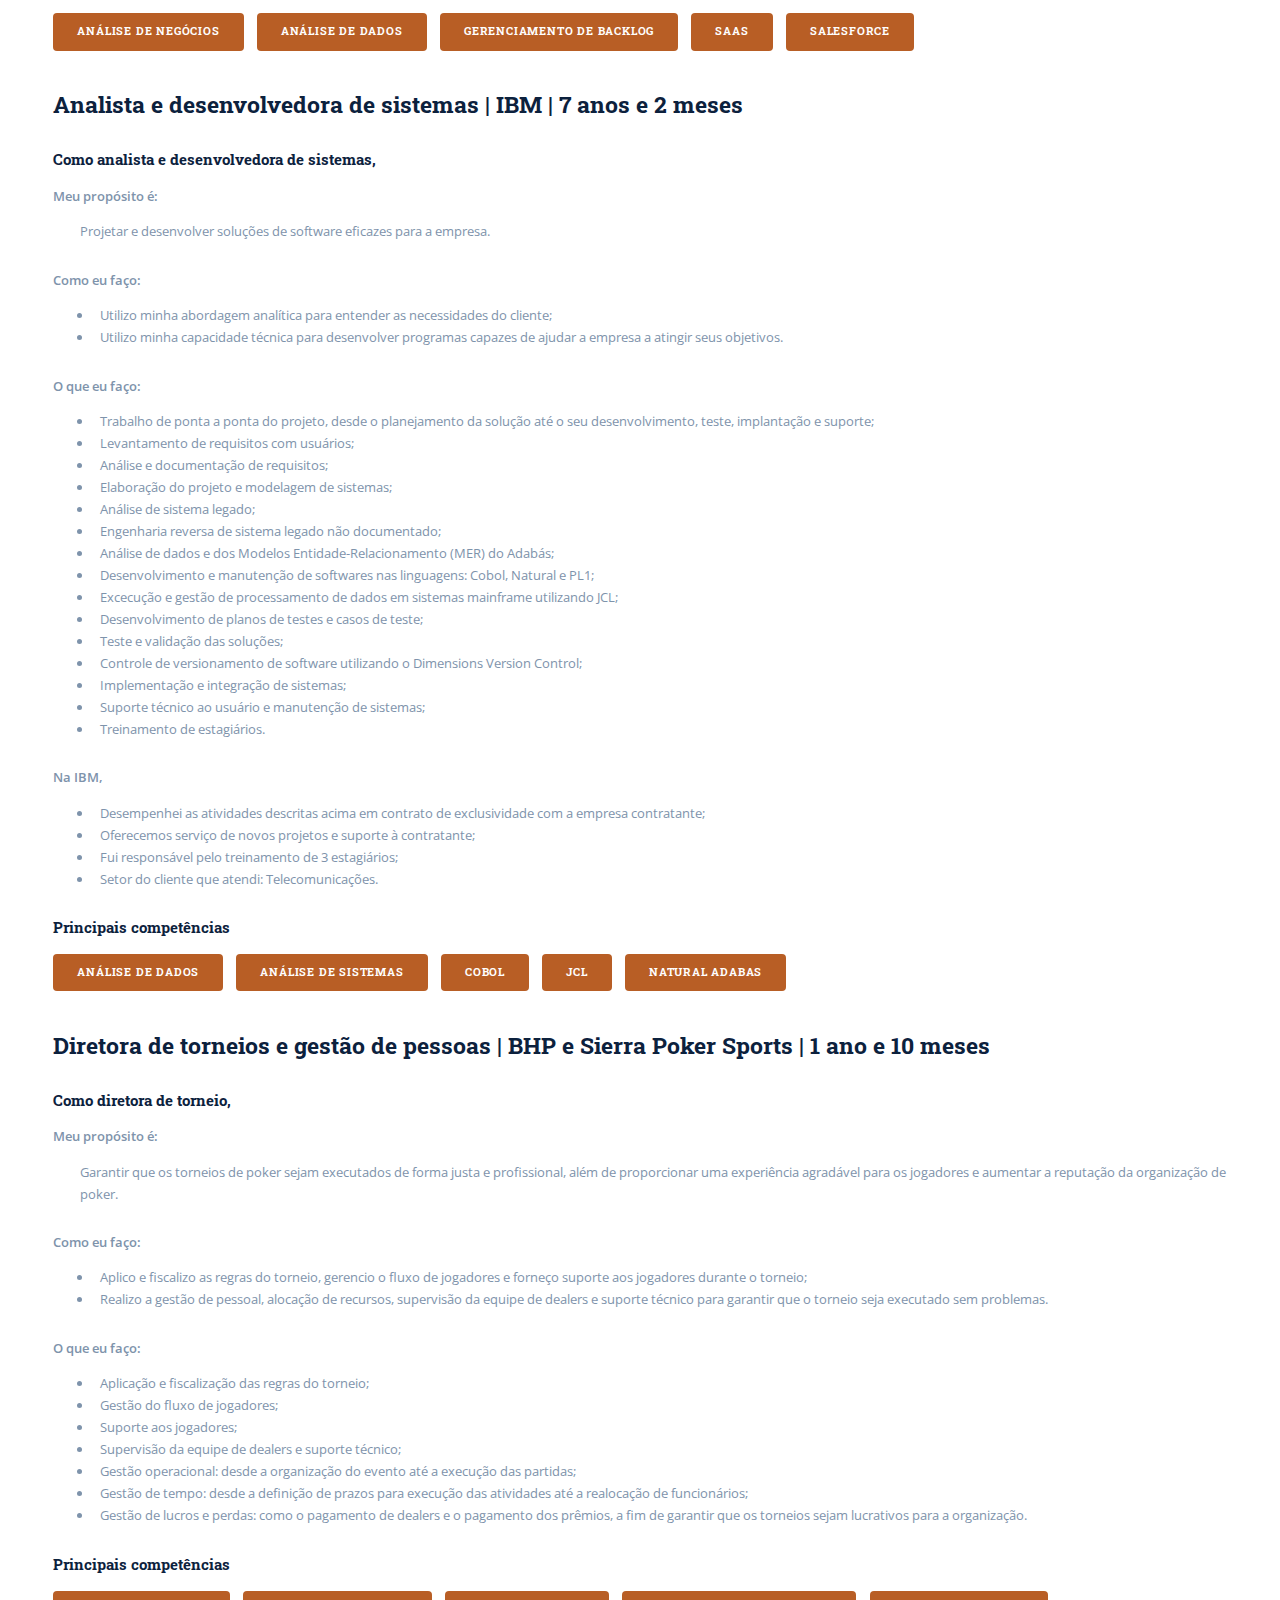
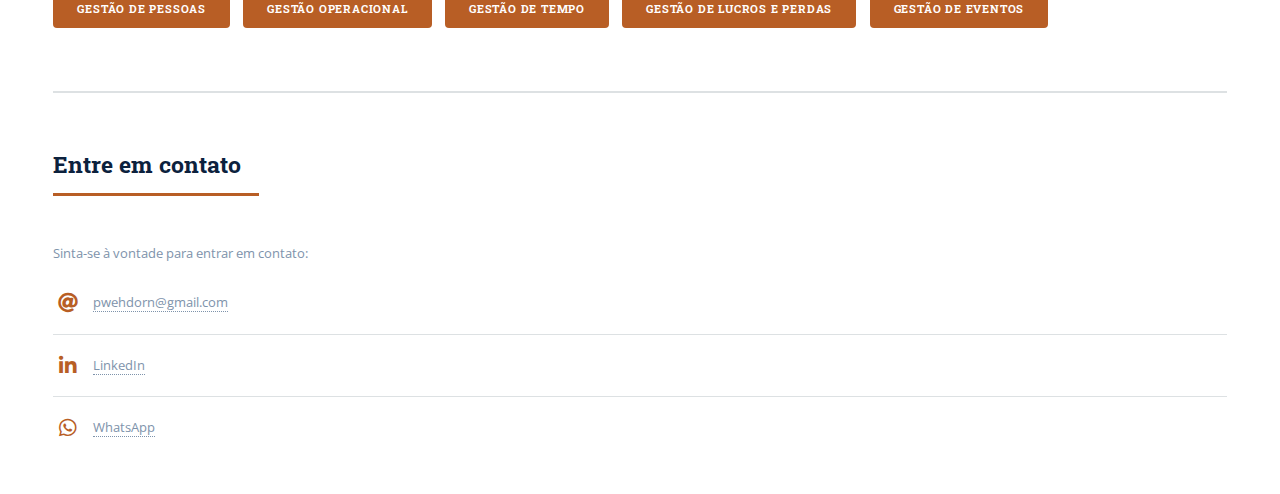
==== commit 17a24b16: "feat: habilidades incluir ml" ====
--- a/index.html
+++ b/index.html
@@ -219,23 +219,19 @@
                 <div class="content">
                   <h3>Machine Learning</h3>
                   <ul>
-                    <li>
-                      Estatística descritiva (localização, dispersão,
-                      assimetria, kurtosis, densidade);
-                    </li>
-                    <li>
-                      Algoritmos de regressão, classificação, clusterização e
-                      "learn to rank";
-                    </li>
-                    <li>
-                      Técnicas de balanceamento dos dados, seleção de atributos
-                      e redução de dimensionalidade;
-                    </li>
-                    <li>
-                      Métricas de performance dos algoritmos (RMSE, MAE, MAPE, MPE,
-                      Confusion Matrix, Precisão, Recall, Curva ROC, Curva Lift,
-                      AUC, Silhouette Score, DB-Index);
-                    </li>
+                    <li>Decision Trees;</li>
+                    <li>Logistic Regression;</li>
+                    <li>Linear Regression;</li>
+                    <li>Supervised Learning;</li>
+                    <li>Unsupervised Learning;</li>
+                    <li>K-Means Clustering;</li>
+                    <li>Cross Vaalidation;</li>
+                    <li>Confussion Matrix;</li>
+                    <li>ROC Curve;</li>
+                    <li>Estatística descritiva (localização, dispersão, assimetria, kurtosis, densidade);</li>
+                    <li>Algoritmos de regressão, classificação, clusterização e "learn to rank";</li>
+                    <li>Técnicas de balanceamento dos dados, seleção de atributos e redução de dimensionalidade;</li>
+                    <li>Métricas de performance dos algoritmos (RMSE, MAE, MAPE, MPE, Confusion Matrix, Precisão, Recall, Curva ROC, Curva Lift, AUC, Silhouette Score, DB-Index);</li>
                     <li>Pacotes de Machine Learning: Sklearn e Scipy.</li>
                   </ul>
                 </div>
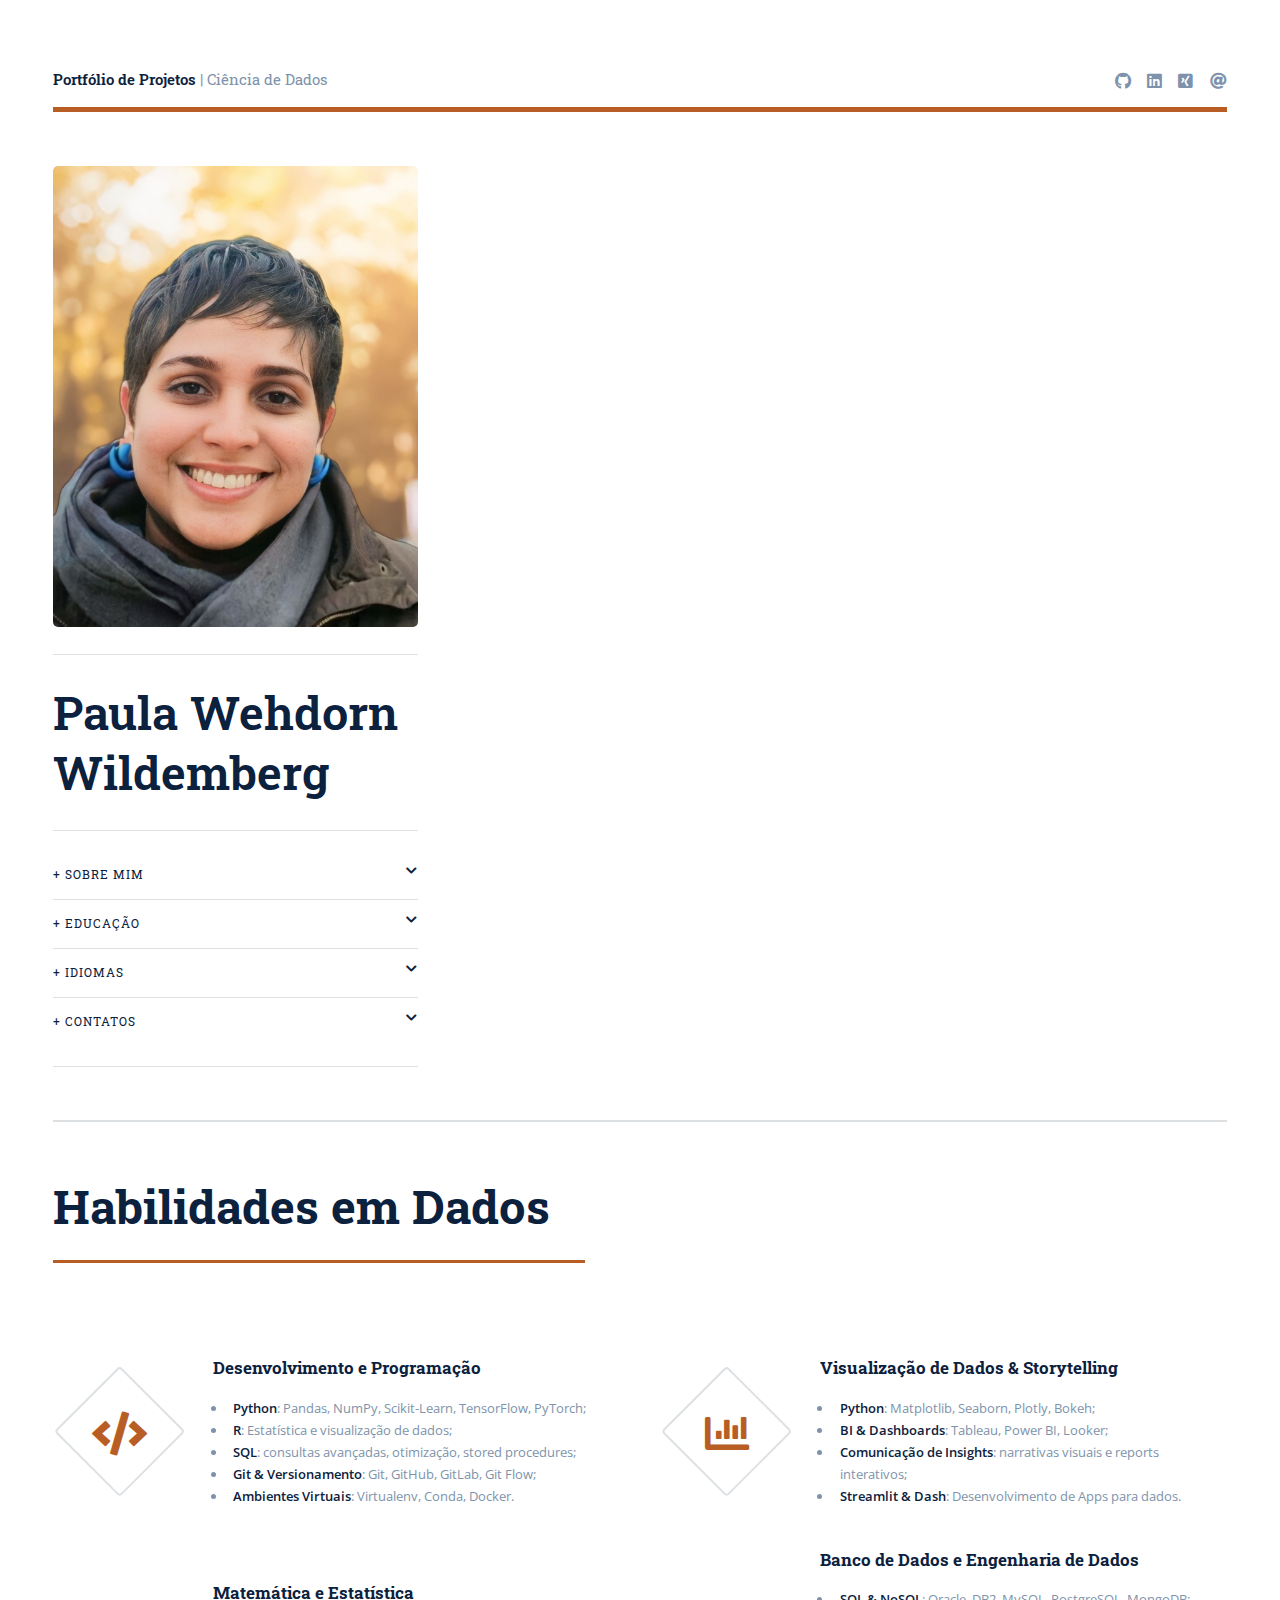
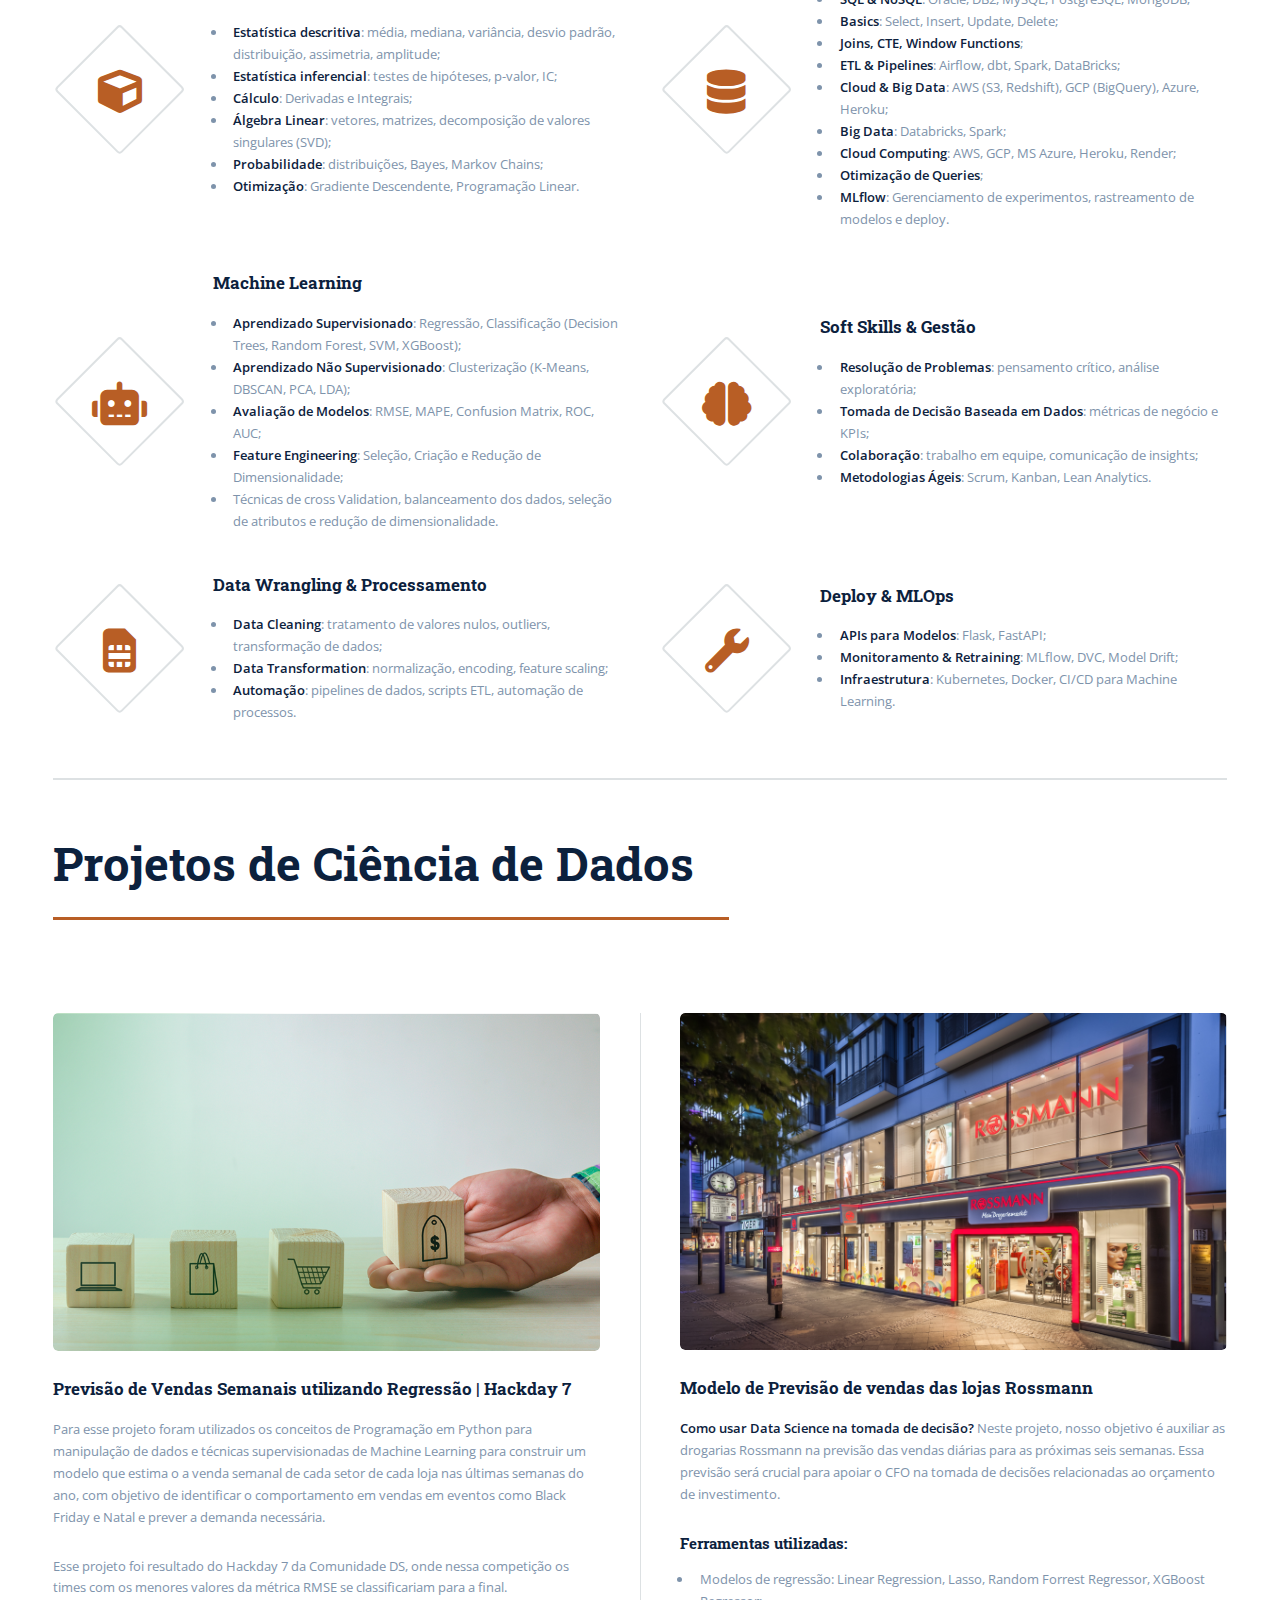
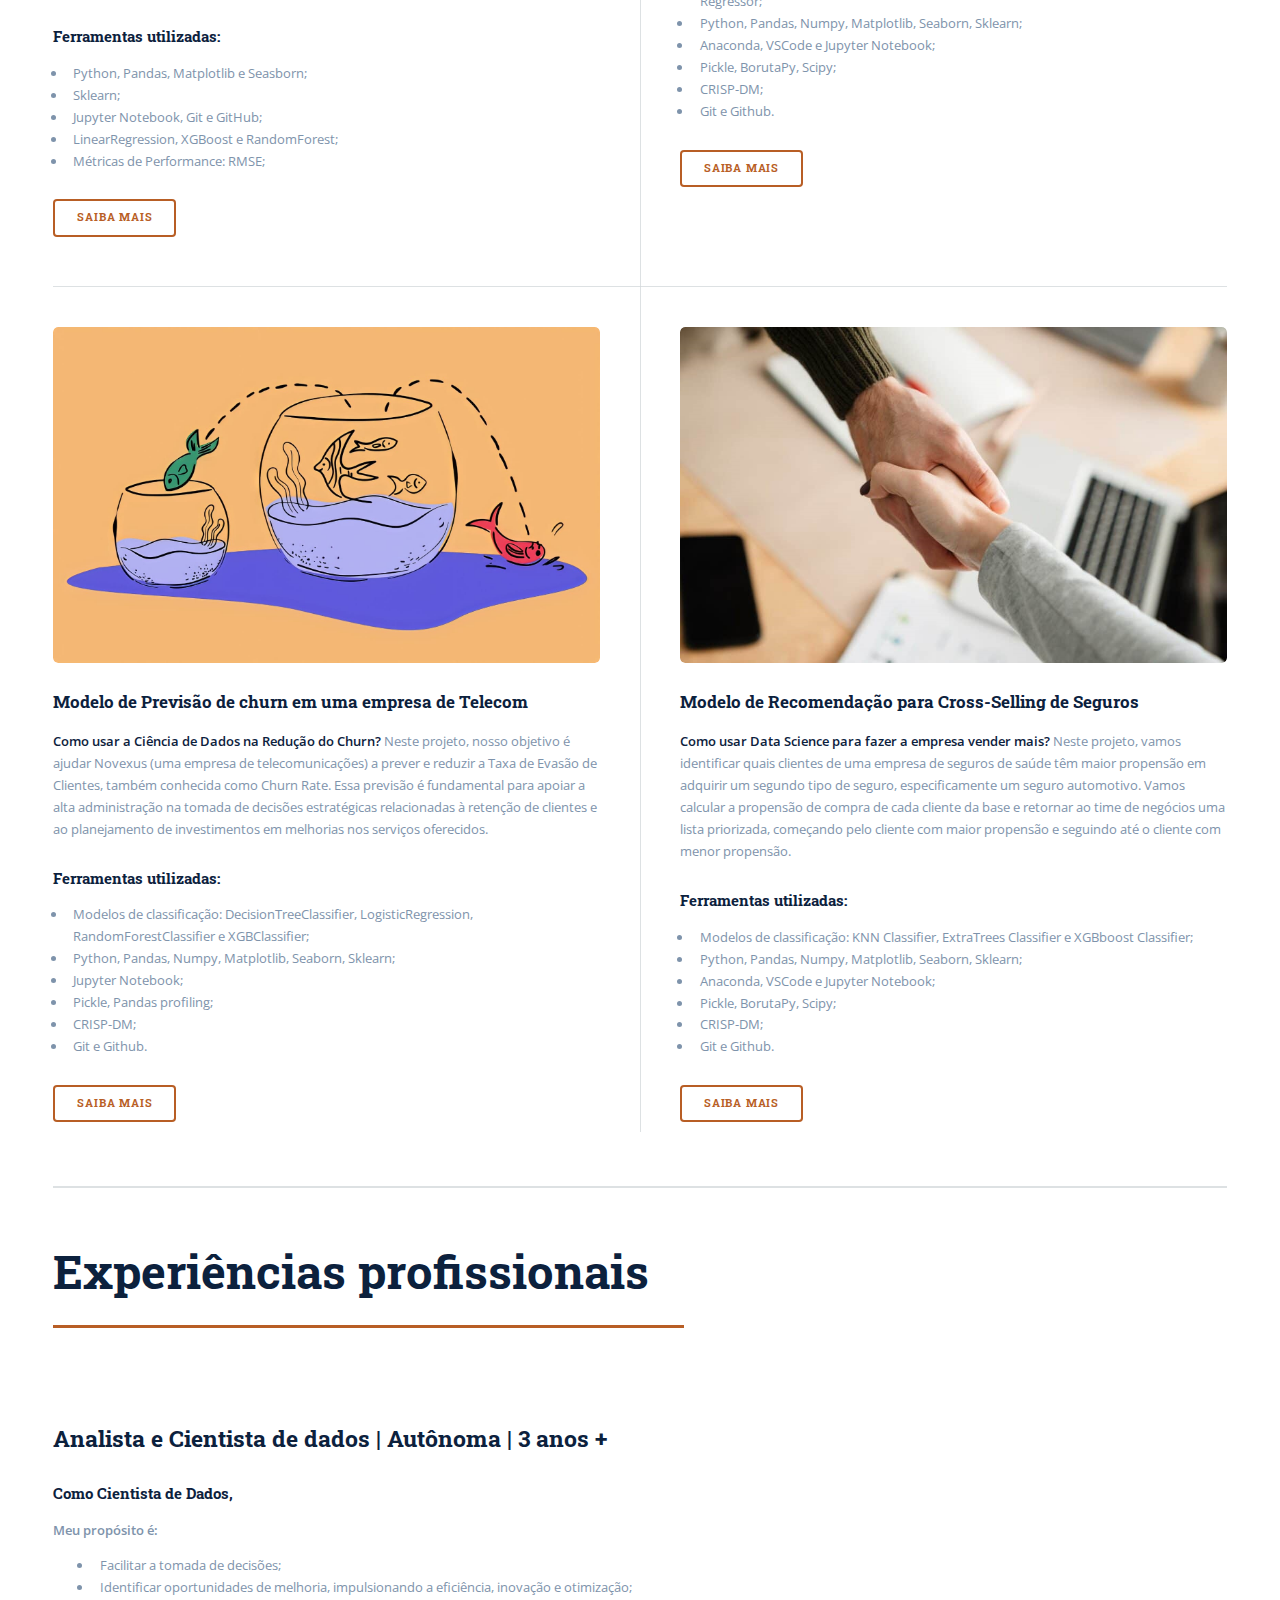
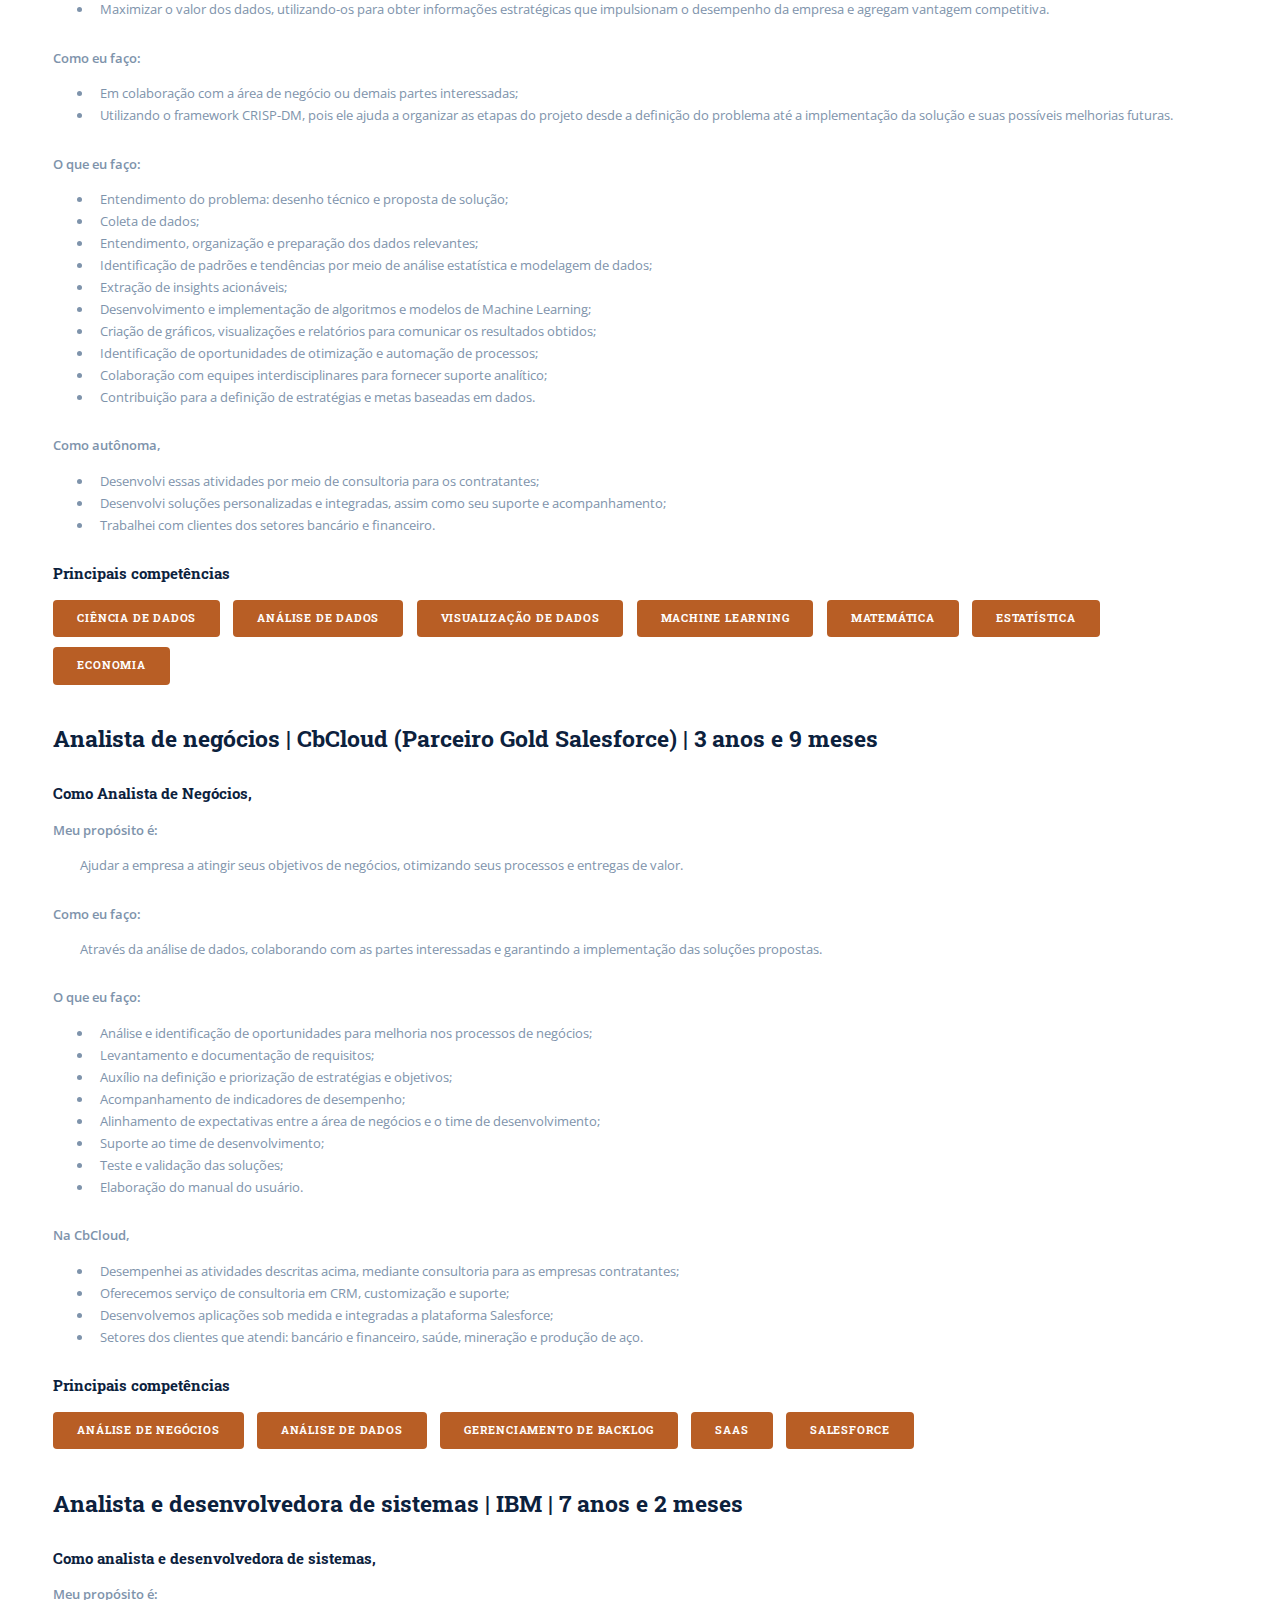
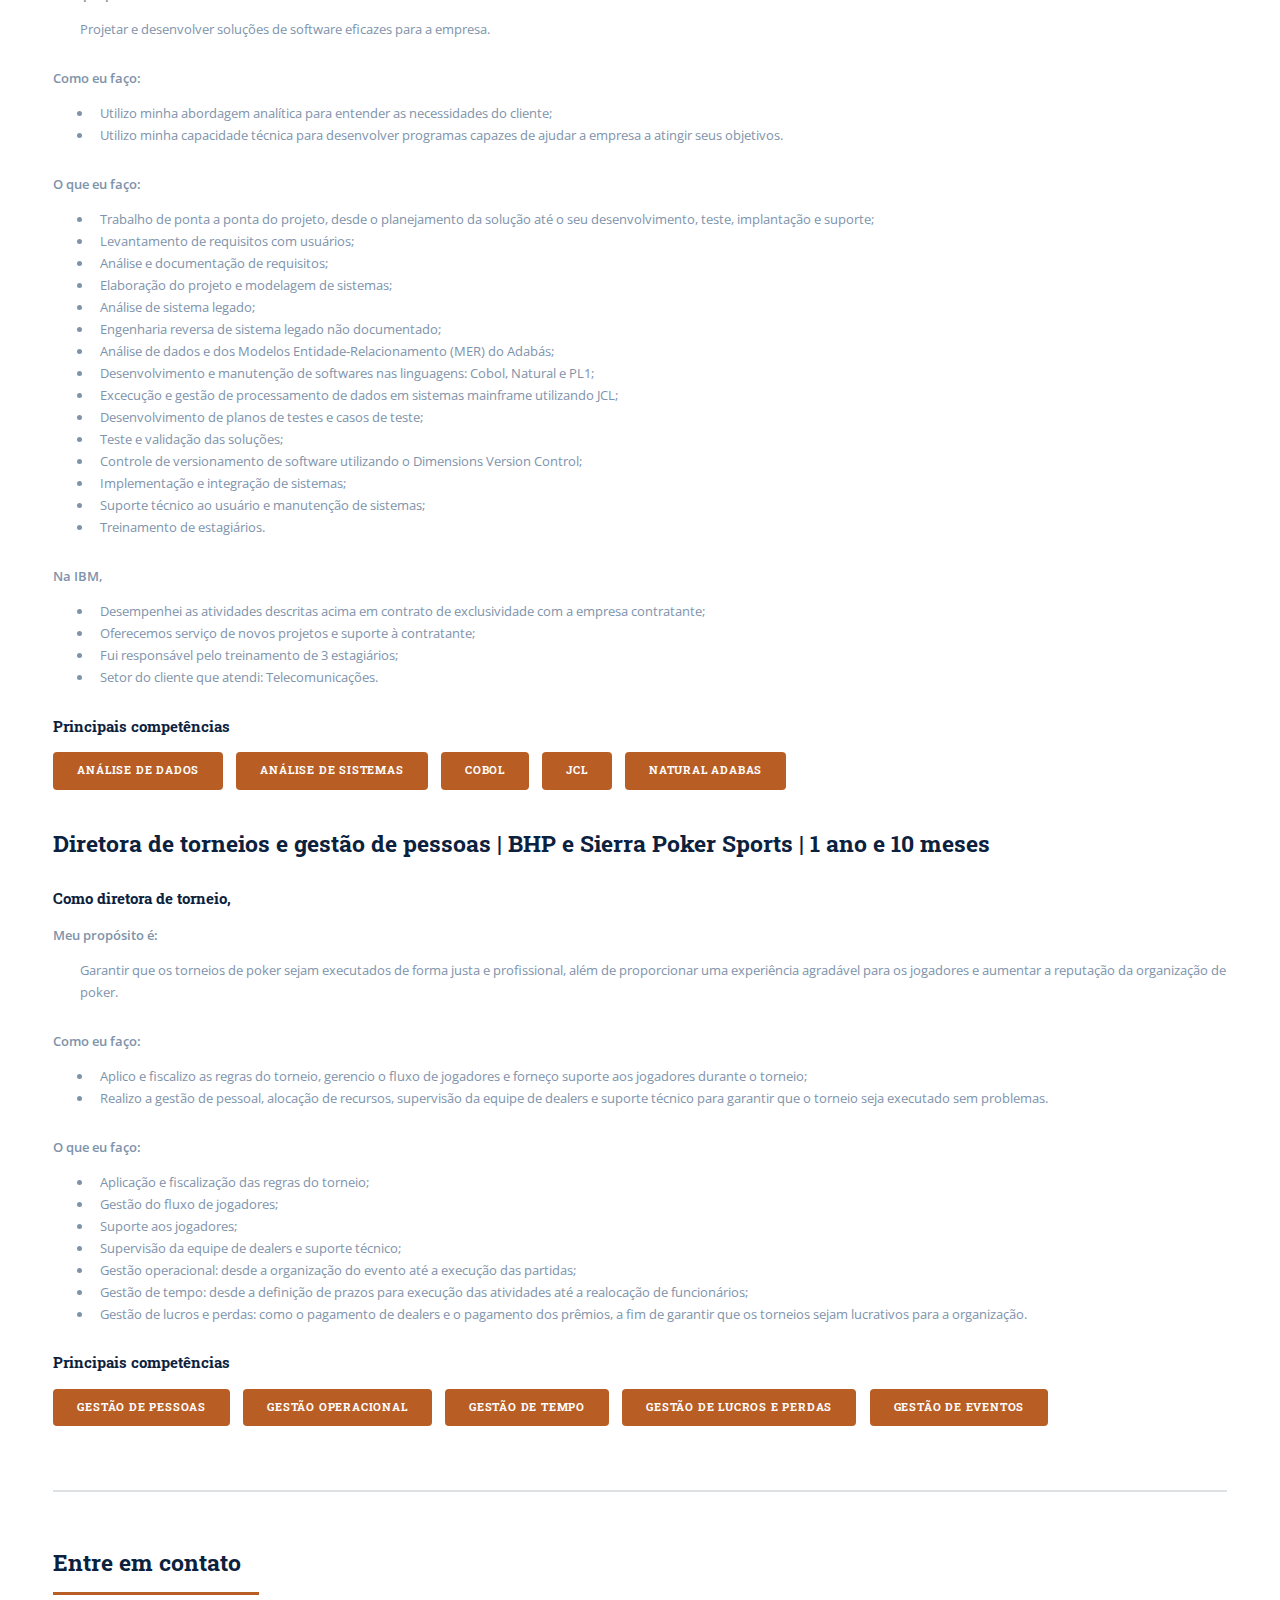
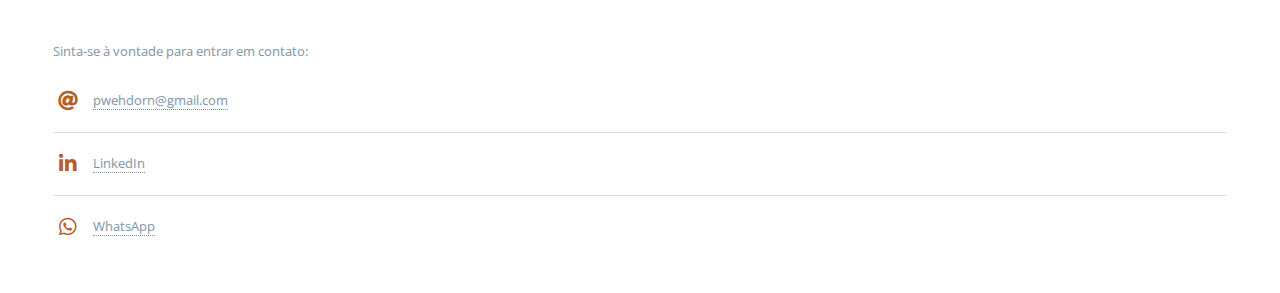
==== commit e6caffb8: "feat: atualizações habilidades" ====
--- a/index.html
+++ b/index.html
@@ -158,122 +158,108 @@
                 <div class="content">
                   <h3>Desenvolvimento e Programação</h3>
                   <ul>
-                    <li><b>Python</b> com foco em dados;</li>
-                    <li><b>R</b> com foco em análise estatística;</li>
-                    <li><b>SQL</b> para extração e manipulação de dados;</li>
-                    <li><b>Controle de Versão</b>: Git, GitHub, GitLab, Git Flow (fluxo de trabalho com branches);</li>
+                    <li><b>Python</b>: Pandas, NumPy, Scikit-Learn, TensorFlow, PyTorch;</li>
+                    <li><b>R</b>: Estatística e visualização de dados;</li>
+                    <li><b>SQL</b>: consultas avançadas, otimização, stored procedures;</li>
+                    <li><b>Git & Versionamento</b>: Git, GitHub, GitLab, Git Flow;</li>
                     <li><b>Ambientes Virtuais</b>: Virtualenv, Conda, Docker.</li>
                   </ul>
                 </div>
               </article>
 
               <article>
+                <span class="icon solid fa-chart-bar"></span>
+                <div class="content">
+                  <h3>Visualização de Dados & Storytelling</h3>
+                  <ul>
+                    <li><b>Python</b>: Matplotlib, Seaborn, Plotly, Bokeh;</li>
+                    <li><b>BI & Dashboards</b>: Tableau, Power BI, Looker;</li>
+                    <li><b>Comunicação de Insights</b>: narrativas visuais e reports interativos;</li>
+                    <li><b>Streamlit & Dash</b>: Desenvolvimento de Apps para dados.</li>
+                  </ul>
+                </div>
+              </article>
+              
+              <article>
+                <span class="icon solid fa-cube"></span>
+                <div class="content">
+                  <h3>Matemática e Estatística</h3>
+                  <ul>
+                    <li><b>Estatística descritiva</b>: média, mediana, variância, desvio padrão, distribuição, assimetria, amplitude;</li>
+                    <li><b>Estatística inferencial</b>: testes de hipóteses, p-valor, IC;</li>
+                    <li><b>Cálculo</b>: Derivadas e Integrais;</li>
+                    <li><b>Álgebra Linear</b>: vetores, matrizes, decomposição de valores singulares (SVD);</li>
+                    <li><b>Probabilidade</b>: distribuições, Bayes, Markov Chains;</li>
+                    <li><b>Otimização</b>: Gradiente Descendente, Programação Linear.</li>
+                  </ul>
+                </div>
+              </article>
+              
+              <article>
                 <span class="icon solid fa-database"></span>
                 <div class="content">
                   <h3>Banco de Dados e Engenharia de Dados</h3>
                   <ul>
-                    <li><b>Banco de Dados</b>: Oracle, DB2, MySQL, PostgreSQL, MongoDB;</li>
+                    <li><b>SQL & NoSQL</b>: Oracle, DB2, MySQL, PostgreSQL, MongoDB;</li>
                     <li><b>Basics</b>: Select, Insert, Update, Delete;</li>
                     <li><b>Joins, CTE, Window Functions</b>;</li>
-                    <li><b>ETL & Pipelines de Dados</b>;</li>
+                    <li><b>ETL & Pipelines</b>: Airflow, dbt, Spark, DataBricks;</li>
+                    <li><b>Cloud & Big Data</b>: AWS (S3, Redshift), GCP (BigQuery), Azure, Heroku;</li>
                     <li><b>Big Data</b>: Databricks, Spark;</li>
                     <li><b>Cloud Computing</b>: AWS, GCP, MS Azure, Heroku, Render;</li>
-                    <li>Query optimization;</li>
-                    <li>Stored procedures;</li>
+                    <li><b>Otimização de Queries</b>;</li>
                     <li><b>MLflow</b>: Gerenciamento de experimentos, rastreamento de modelos e deploy.</li>
                   </ul>
                 </div>
               </article>
-
-              <article>
-                <span class="icon solid fa-cube"></span>
-                <div class="content">
-                  <h3>Matemática e Estatística</h3>
-                  <ul>
-                    <li>Estatística descritiva;</li>
-                    <li>Estatística inferencial;</li>
-                    <li>Teste de hipóteses;</li>
-                    <li>Testes estatísticos;</li>
-                    <li>Distribuições estatísticas;</li>
-                    <li>Cálculo: Derivadas e Integrais;</li>
-                    <li>Álgebra Linear: Vetores e matrizes.</li>
-                  </ul>
-                </div>
-              </article>
               
               <article>
+                <span class="icon solid fa-robot"></span>
+                <div class="content">
+                  <h3>Machine Learning</h3>
+                  <ul>
+                    <li><b>Aprendizado Supervisionado</b>: Regressão, Classificação (Decision Trees, Random Forest, SVM, XGBoost);</li>
+                    <li><b>Aprendizado Não Supervisionado</b>: Clusterização (K-Means, DBSCAN, PCA, LDA);</li>
+                    <li><b>Avaliação de Modelos</b>: RMSE, MAPE, Confusion Matrix, ROC, AUC;</li>
+                    <li><b>Feature Engineering</b>: Seleção, Criação e Redução de Dimensionalidade;</li>
+                    <li>Técnicas de cross Validation, balanceamento dos dados, seleção de atributos e redução de dimensionalidade.</li>
+                  </ul>
+                </div>
+              </article>
+              
+              <article>
+                <span class="icon solid fa-brain"></span>
+                <div class="content">
+                  <h3>Soft Skills & Gestão</h3>
+                  <ul>
+                    <li><b>Resolução de Problemas</b>: pensamento crítico, análise exploratória;</li>
+                    <li><b>Tomada de Decisão Baseada em Dados</b>: métricas de negócio e KPIs;</li>
+                    <li><b>Colaboração</b>: trabalho em equipe, comunicação de insights;</li>
+                    <li><b>Metodologias Ágeis</b>: Scrum, Kanban, Lean Analytics.</li>
+                  </ul>
+                </div>
+              </article>
+              
+              <article>
+                <span class="icon solid fa-sim-card"></span>
+                <div class="content">
+                  <h3>Data Wrangling & Processamento</h3>
+                  <ul>
+                    <li><b>Data Cleaning</b>: tratamento de valores nulos, outliers, transformação de dados;</li>
+                    <li><b>Data Transformation</b>: normalização, encoding, feature scaling;</li>
+                    <li><b>Automação</b>: pipelines de dados, scripts ETL, automação de processos.</li>
+                  </ul>
+                </div>
+              </article>
+              
+              <article>
                 <span class="icon solid fa-wrench"></span>
                 <div class="content">
-                  <h3>Engenharia de Dados</h3>
-                  <ul>
-                    <li>Git, Github, Gitlab e Virtual Environment;</li>
-                    <li>Streamlit, Flask, Python API's;</li>
-                    <li>Cloud Heroku, AWS Amazon, Google Cloud Platform (GCP) e Azure.
-                    </li>
-                  </ul>
-                </div>
-              </article>
-              
-              <article>
-                <span class="icon solid fa-robot"></span>
-                <div class="content">
-                  <h3>Machine Learning</h3>
-                  <ul>
-                    <li>Decision Trees;</li>
-                    <li>Logistic Regression;</li>
-                    <li>Linear Regression;</li>
-                    <li>Supervised Learning;</li>
-                    <li>Unsupervised Learning;</li>
-                    <li>K-Means Clustering;</li>
-                    <li>Cross Vaalidation;</li>
-                    <li>Confussion Matrix;</li>
-                    <li>ROC Curve;</li>
-                    <li>Estatística descritiva (localização, dispersão, assimetria, kurtosis, densidade);</li>
-                    <li>Algoritmos de regressão, classificação, clusterização e "learn to rank";</li>
-                    <li>Técnicas de balanceamento dos dados, seleção de atributos e redução de dimensionalidade;</li>
-                    <li>Métricas de performance dos algoritmos (RMSE, MAE, MAPE, MPE, Confusion Matrix, Precisão, Recall, Curva ROC, Curva Lift, AUC, Silhouette Score, DB-Index);</li>
-                    <li>Pacotes de Machine Learning: Sklearn e Scipy.</li>
-                  </ul>
-                </div>
-              </article>
-              
-              <article>
-                <span class="icon solid fa-chart-bar"></span>
-                <div class="content">
-                  <h3>Visualização de Dados</h3>
-                  <ul>
-                    <li>Matplotlib;</li>
-                    <li>Seaborn;</li>
-                    <li>Plotly;</li>
-                    <li>Bokeh;</li>
-                    <li>Tableau;</li>
-                    <li>Power BI;</li>
-                    <li>Looker;</li>
-                    <li>Streamlit.</li>
-                  </ul>
-                </div>
-              </article>
-
-              <article>
-                <span class="icon solid fa-code"></span>
-                <div class="content">
-                  <h3>Linguagens de Programação</h3>
-                  <ul>
-                    <li>Python com foco em análise de dados;</li>
-                    <li>SQL para extração de dados;</li>
-                    <li>Banco de Dados SQLite, MySQL, Oracle, MongoDB e Cassandra.</li>
-                  </ul>
-                </div>
-              </article>
-
-              <article>
-                <span class="icon solid fa-code"></span>
-                <div class="content">
-                  <h3>Linguagens de Programação</h3>
-                  <ul>
-                    <li>Python com foco em análise de dados;</li>
-                    <li>SQL para extração de dados;</li>
-                    <li>Banco de Dados SQLite, MySQL, Oracle, MongoDB e Cassandra.</li>
+                  <h3>Deploy & MLOps</h3>
+                  <ul>
+                    <li><b>APIs para Modelos</b>: Flask, FastAPI;</li>
+                    <li><b>Monitoramento & Retraining</b>: MLflow, DVC, Model Drift;</li>
+                    <li><b>Infraestrutura</b>: Kubernetes, Docker, CI/CD para Machine Learning.</li>
                   </ul>
                 </div>
               </article>
